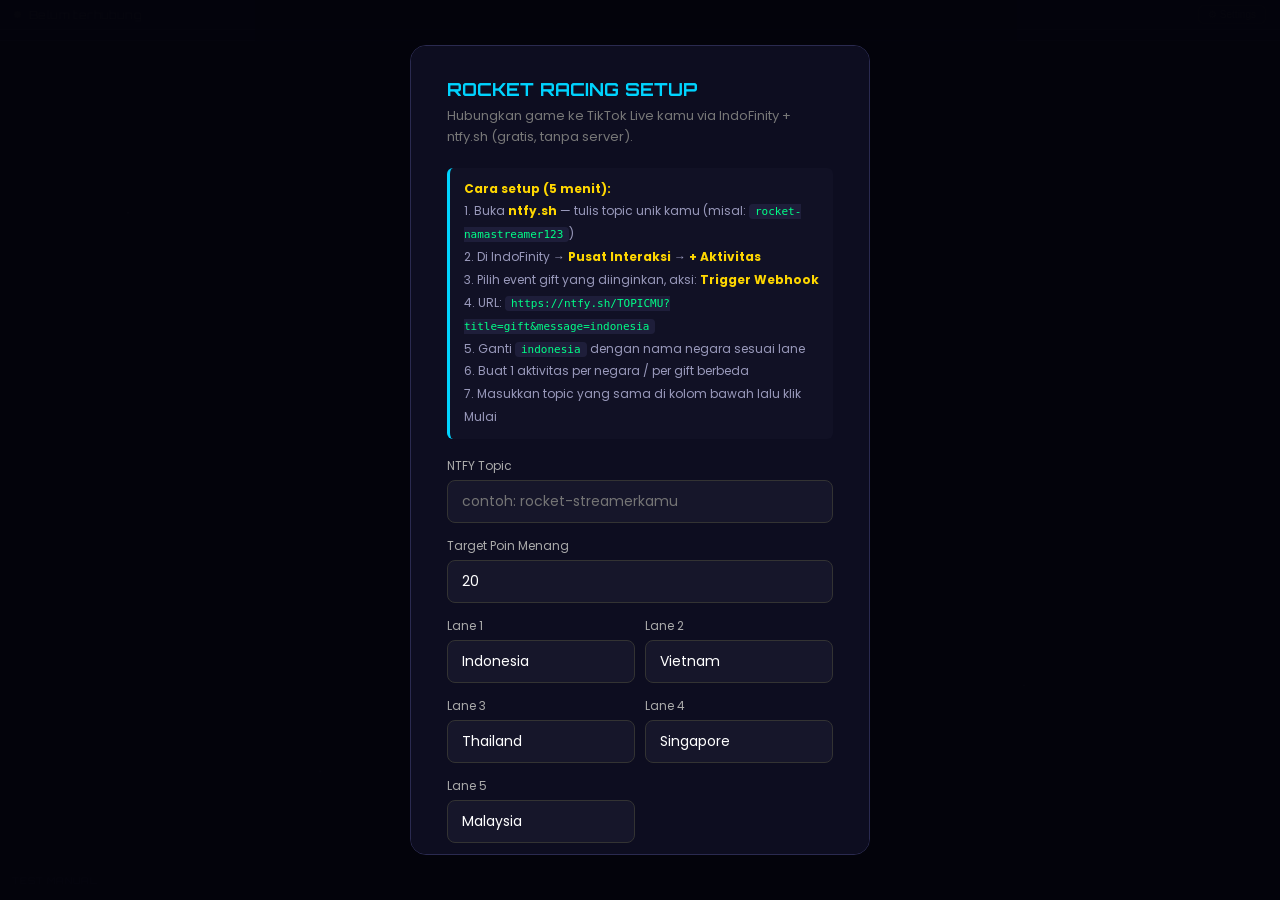
==== index.html @ 33ffef7d "bro" ====
<!DOCTYPE html>
<html lang="id">
<head>
<meta charset="UTF-8">
<meta name="viewport" content="width=device-width, initial-scale=1.0">
<title>Rocket Racing - IndoFinity Live</title>
<style>
  @import url('https://fonts.googleapis.com/css2?family=Orbitron:wght@400;700;900&family=Poppins:wght@400;600;700&display=swap');

  :root {
    --pink: #ff2d78;
    --blue: #00d4ff;
    --yellow: #ffd700;
    --green: #00ff88;
    --purple: #7b2fff;
    --bg: #04040c;
  }
  * { margin:0; padding:0; box-sizing:border-box; }
  body {
    font-family:'Poppins',sans-serif;
    background:var(--bg);
    color:white;
    height:100vh;
    display:flex;
    flex-direction:column;
    overflow:hidden;
  }

  /* ── SETUP PANEL helo ── */
  #setup-panel {
    position:fixed; inset:0;
    background:rgba(4,4,12,0.97);
    z-index:1000;
    display:flex;
    align-items:center;
    justify-content:center;
    padding:16px;
  }
  .setup-box {
    background:#0d0d20;
    border:1px solid #2a2a50;
    border-radius:16px;
    padding:32px 36px;
    width:460px;
    max-width:100%;
    max-height:90vh;
    overflow-y:auto;
  }
  .setup-box h2 {
    font-family:'Orbitron',sans-serif;
    font-size:18px; color:var(--blue);
    margin-bottom:6px;
  }
  .setup-box p { font-size:13px; color:#777; margin-bottom:20px; line-height:1.6; }
  .setup-step {
    background:#111125;
    border-left:3px solid var(--blue);
    border-radius:6px;
    padding:10px 14px;
    font-size:12px; color:#99b;
    margin-bottom:18px; line-height:1.9;
  }
  .setup-step b { color:var(--yellow); }
  .setup-step code {
    background:#1e1e3a; padding:1px 6px;
    border-radius:4px; color:var(--green); font-size:11px;
  }
  .setup-box label { display:block; font-size:12px; color:#aaa; margin-bottom:5px; }
  .setup-box input, .setup-box select {
    width:100%; background:#16162a; border:1px solid #333;
    border-radius:8px; color:white; padding:10px 14px;
    font-size:14px; font-family:'Poppins',sans-serif;
    margin-bottom:14px; outline:none; transition:border-color 0.2s;
  }
  .setup-box input:focus { border-color:var(--blue); }
  .row { display:flex; gap:10px; }
  .row > div { flex:1; }
  .btn-start {
    width:100%; padding:13px;
    background:linear-gradient(135deg, var(--pink), var(--purple));
    border:none; border-radius:10px; color:white;
    font-family:'Orbitron',sans-serif; font-size:14px; font-weight:700;
    cursor:pointer; letter-spacing:1px; margin-top:4px;
    transition:opacity 0.2s, transform 0.1s;
  }
  .btn-start:hover { opacity:0.9; }
  .btn-start:active { transform:scale(0.98); }

  /* ── STATUS BAR ── */
  #status-bar {
    display:flex; align-items:center; gap:8px;
    padding:5px 14px; background:#07071a;
    border-bottom:1px solid #1a1a30;
    font-size:11px; font-family:'Orbitron',sans-serif;
    letter-spacing:0.4px; flex-shrink:0;
  }
  .dot { width:7px; height:7px; border-radius:50%; background:#333; flex-shrink:0; transition:background 0.3s; }
  .dot.on { background:var(--green); box-shadow:0 0 7px var(--green); }
  .dot.err { background:#ff4444; }
  #stxt { color:#555; flex:1; }
  #lgift { color:var(--yellow); font-size:10px; }
  .sbtn { background:none; border:1px solid #222; color:#444; border-radius:6px; padding:3px 9px; font-size:10px; cursor:pointer; transition:all 0.2s; }
  .sbtn:hover { border-color:#444; color:#aaa; }

  /* ── WINNER BAR ── */
  #winner-bar {
    display:none; justify-content:center; align-items:center; gap:14px;
    padding:9px 16px; flex-shrink:0;
    background:linear-gradient(90deg,var(--purple),var(--pink),var(--yellow),var(--pink),var(--purple));
    background-size:300% 100%;
    animation:gs 2s linear infinite;
  }
  #winner-bar.show { display:flex; }
  @keyframes gs { 0%{background-position:0 0} 100%{background-position:300% 0} }
  .wname { font-family:'Orbitron',sans-serif; font-weight:900; color:#000; font-size:16px; }
  .wsub { font-size:11px; color:rgba(0,0,0,0.6); font-weight:600; }

  /* ── SCOREBOARD ── */
  #scoreboard {
    display:flex; justify-content:center; gap:5px;
    padding:5px 10px; background:#07071a;
    border-bottom:1px solid #1a1a30; flex-wrap:wrap; flex-shrink:0;
  }
  .si {
    display:flex; align-items:center; gap:5px;
    background:rgba(255,255,255,0.04);
    border:1px solid rgba(255,255,255,0.07);
    padding:3px 11px; border-radius:20px;
    font-size:12px; font-weight:600;
    font-family:'Orbitron',sans-serif;
    transition:all 0.3s;
  }
  .si.lead {
    background:rgba(255,215,0,0.1);
    border-color:rgba(255,215,0,0.3);
    color:var(--yellow);
  }

  /* ── TRACK ── */
  .track-container { flex:1; position:relative; overflow:hidden; }
  .star-bg {
    position:absolute; inset:0;
    background-image:
      radial-gradient(1px 1px at 10% 20%,rgba(255,255,255,0.5),transparent),
      radial-gradient(2px 2px at 40% 55%,white,transparent),
      radial-gradient(1px 1px at 65% 30%,rgba(255,255,255,0.6),transparent),
      radial-gradient(1px 1px at 80% 75%,rgba(255,255,255,0.4),transparent),
      radial-gradient(2px 2px at 25% 85%,rgba(255,255,255,0.3),transparent);
    animation:sm 10s linear infinite;
  }
  @keyframes sm { from{transform:translateX(0)} to{transform:translateX(-200px)} }

  .splines { position:absolute; inset:0; pointer-events:none; z-index:1; overflow:hidden; }
  .sl {
    position:absolute; height:1px;
    background:linear-gradient(90deg,transparent,rgba(0,212,255,0.15),transparent);
    animation:slm linear infinite;
  }
  @keyframes slm { from{transform:translateX(110vw)} to{transform:translateX(-300px)} }

  .track {
    position:relative; height:100%;
    padding:8px 12px;
    display:flex; flex-direction:column; justify-content:space-evenly;
    z-index:2;
  }
  .lane { display:flex; align-items:center; height:50px; }
  .lleft {
    display:flex; align-items:center; gap:5px;
    width:105px; flex-shrink:0;
  }
  .lflag { font-size:20px; line-height:1; }
  .lname {
    font-size:10px; font-family:'Orbitron',sans-serif; font-weight:700;
    color:#3a3a5a; letter-spacing:0.5px;
    white-space:nowrap; overflow:hidden; text-overflow:ellipsis; max-width:72px;
  }
  .ltrack {
    flex:1; height:2px; position:relative; margin:0 6px;
    background:repeating-linear-gradient(90deg,#161628 0px,#161628 16px,#202038 16px,#202038 18px);
  }
  .fline {
    position:absolute; right:34px; top:-20px; bottom:-20px; width:4px;
    background:repeating-linear-gradient(180deg,#fff 0px,#fff 5px,#000 5px,#000 10px);
    opacity:0.6;
  }
  .rocket {
    position:absolute; left:0; top:50%; transform:translateY(-50%);
    font-size:24px; z-index:5;
    transition:left 0.28s cubic-bezier(0.25,0.46,0.45,0.94);
    animation:rf 2s ease-in-out infinite;
    filter:drop-shadow(0 0 5px currentColor);
  }
  @keyframes rf { 0%,100%{transform:translateY(-50%) rotate(0deg)} 50%{transform:translateY(-56%) rotate(2deg)} }
  .rocket.burst { animation:rb 0.35s ease-out !important; }
  @keyframes rb { 0%{transform:translateY(-50%) scale(1)} 40%{transform:translateY(-60%) scale(1.3) translateX(8px)} 100%{transform:translateY(-50%) scale(1)} }
  .trail {
    position:absolute; left:-26px; top:50%; transform:translateY(-50%);
    width:26px; height:3px; border-radius:2px; opacity:0.5;
    background:linear-gradient(90deg,currentColor,transparent);
    animation:tf 0.25s ease-in-out infinite alternate;
  }
  @keyframes tf { from{opacity:0.3;width:15px} to{opacity:0.7;width:30px} }
  .rbadge {
    position:absolute; right:4px; top:50%; transform:translateY(-50%);
    width:20px; height:20px; border-radius:50%;
    display:flex; align-items:center; justify-content:center;
    font-size:10px; font-weight:900; font-family:'Orbitron',sans-serif;
    color:#000; opacity:0; transition:opacity 0.3s;
  }
  .rbadge.show { opacity:1; }

  /* ── GIFT NOTIFY ── */
  #gnotify {
    position:fixed; top:80px; right:14px;
    background:rgba(10,10,28,0.92);
    border:1px solid var(--pink); border-radius:10px;
    padding:9px 14px; font-family:'Orbitron',sans-serif;
    z-index:500; pointer-events:none;
    transform:translateX(220px); opacity:0;
    transition:all 0.28s cubic-bezier(0.25,0.46,0.45,0.94);
    max-width:200px;
  }
  #gnotify.show { transform:translateX(0); opacity:1; }
  .gnu { color:var(--yellow); font-size:10px; margin-bottom:2px; }
  .gng { color:var(--pink); font-size:13px; }

  /* ── CONFETTI ── */
  .cf {
    position:absolute; width:8px; height:8px; top:-10px;
    animation:cff linear forwards; pointer-events:none; z-index:999;
  }
  @keyframes cff { to{transform:translateY(100vh) rotate(720deg);opacity:0} }

  /* ── DEMO BTNS ── */
  #demo-panel {
    position:absolute; bottom:10px; left:12px;
    display:flex; flex-direction:column; gap:4px; z-index:100;
  }
  .dlabel { font-size:9px; color:#2a2a40; font-family:'Orbitron',sans-serif; letter-spacing:1px; }
  .dbtns { display:flex; gap:4px; flex-wrap:wrap; }
  .dbtn {
    background:rgba(255,255,255,0.03); border:1px solid #181830;
    color:#3a3a5a; border-radius:6px; padding:3px 7px;
    font-size:10px; cursor:pointer; transition:all 0.15s;
    font-family:'Orbitron',sans-serif;
  }
  .dbtn:hover { border-color:var(--pink); color:var(--pink); }
</style>
</head>
<body>

<!-- SETUP -->
<div id="setup-panel">
  <div class="setup-box">
    <h2>ROCKET RACING SETUP</h2>
    <p>Hubungkan game ke TikTok Live kamu via IndoFinity + ntfy.sh (gratis, tanpa server).</p>

    <div class="setup-step">
      <b>Cara setup (5 menit):</b><br>
      1. Buka <b>ntfy.sh</b> — tulis topic unik kamu (misal: <code>rocket-namastreamer123</code>)<br>
      2. Di IndoFinity &#8594; <b>Pusat Interaksi</b> &#8594; <b>+ Aktivitas</b><br>
      3. Pilih event gift yang diinginkan, aksi: <b>Trigger Webhook</b><br>
      4. URL: <code>https://ntfy.sh/TOPICMU?title=gift&amp;message=indonesia</code><br>
      5. Ganti <code>indonesia</code> dengan nama negara sesuai lane<br>
      6. Buat 1 aktivitas per negara / per gift berbeda<br>
      7. Masukkan topic yang sama di kolom bawah lalu klik Mulai
    </div>

    <label>NTFY Topic</label>
    <input type="text" id="ntfy-topic" placeholder="contoh: rocket-streamerkamu" />

    <label>Target Poin Menang</label>
    <input type="number" id="finish-input" value="20" min="5" max="200" />

    <div class="row">
      <div><label>Lane 1</label><input type="text" id="c0" value="Indonesia" /></div>
      <div><label>Lane 2</label><input type="text" id="c1" value="Vietnam" /></div>
    </div>
    <div class="row">
      <div><label>Lane 3</label><input type="text" id="c2" value="Thailand" /></div>
      <div><label>Lane 4</label><input type="text" id="c3" value="Singapore" /></div>
    </div>
    <div class="row">
      <div><label>Lane 5</label><input type="text" id="c4" value="Malaysia" /></div>
      <div></div>
    </div>

    <button class="btn-start" onclick="startGame()">MULAI GAME</button>
  </div>
</div>

<!-- STATUS BAR -->
<div id="status-bar">
  <div class="dot" id="dot"></div>
  <span id="stxt">Belum terhubung</span>
  <span id="lgift"></span>
  <button class="sbtn" onclick="showSetup()">&#9881; Settings</button>
</div>

<!-- WINNER BAR -->
<div id="winner-bar">
  <span style="font-size:22px">&#127942;</span>
  <div><div class="wname" id="wname">-</div><div class="wsub" id="wsub">-</div></div>
  <span style="font-size:22px">&#127942;</span>
</div>

<!-- SCOREBOARD -->
<div id="scoreboard"></div>

<!-- TRACK -->
<div class="track-container">
  <div class="star-bg"></div>
  <div class="splines" id="splines"></div>
  <div class="track" id="track"></div>
  <div id="demo-panel">
    <div class="dlabel">TEST MANUAL</div>
    <div class="dbtns" id="dbtns"></div>
  </div>
</div>

<!-- GIFT NOTIFY -->
<div id="gnotify"><div class="gnu" id="gnu">-</div><div class="gng" id="gng">-</div></div>

<script>
var FLAGS = {
  indonesia:'&#127470;&#127465;', vietnam:'&#127483;&#127475;', thailand:'&#127481;&#127469;',
  singapore:'&#127480;&#127468;', malaysia:'&#127474;&#127486;', philippines:'&#127477;&#127469;',
  myanmar:'&#127474;&#127474;', cambodia:'&#127472;&#127469;', laos:'&#127473;&#127462;', brunei:'&#127463;&#127475;'
};
var COLORS = ['#ff2d78','#ff8c00','#00d4ff','#7b2fff','#00ff88'];

var cfg = { topic:'', finish:20, countries:[] };
var pos = [], finished = false, es = null, ntimer = null;

function startGame() {
  var t = document.getElementById('ntfy-topic').value.trim();
  if (!t) { alert('Masukkan NTFY Topic!'); return; }
  cfg.topic = t;
  cfg.finish = parseInt(document.getElementById('finish-input').value) || 20;
  cfg.countries = [];
  for (var i=0; i<5; i++) {
    var n = (document.getElementById('c'+i).value || '').trim() || ('Negara'+(i+1));
    var k = n.toLowerCase();
    cfg.countries.push({ name:n, flag:FLAGS[k]||'&#127987;&#65039;', color:COLORS[i], score:0, wins:0 });
  }
  pos = new Array(cfg.countries.length).fill(0);
  finished = false;
  document.getElementById('setup-panel').style.display = 'none';
  renderAll();
  connectNtfy();
}

function showSetup() {
  if (es) { es.close(); es = null; }
  document.getElementById('setup-panel').style.display = 'flex';
}

function connectNtfy() {
  if (es) es.close();
  setStatus('','Menghubungkan...');
  es = new EventSource('https://ntfy.sh/' + cfg.topic + '/sse');
  es.onopen = function() { setStatus('on','Terhubung ke ntfy.sh'); };
  es.onmessage = function(e) {
    try {
      var d = JSON.parse(e.data);
      if (d.event === 'keepalive') return;
      var msg = ((d.message||d.title||'')).toLowerCase().trim();
      for (var i=0; i<cfg.countries.length; i++) {
        var cn = cfg.countries[i].name.toLowerCase();
        if (msg.indexOf(cn) !== -1 || cn.indexOf(msg) !== -1) {
          document.getElementById('lgift').textContent = '&#9889; '+(d.title||'Viewer')+' \u2192 '+cfg.countries[i].name;
          showNotify(d.title||'Viewer', cfg.countries[i].name, cfg.countries[i].flag);
          moveRocket(i);
          return;
        }
      }
    } catch(x) {}
  };
  es.onerror = function() {
    setStatus('err','Koneksi terputus, retry...');
    setTimeout(function(){ if(es) connectNtfy(); }, 4000);
  };
}

function renderAll() {
  renderScore(); renderTrack(); renderDemo(); makeSL();
}

function renderScore() {
  var sb = document.getElementById('scoreboard');
  var s = cfg.countries.slice().sort(function(a,b){return b.score-a.score;});
  var mx = s[0]?s[0].score:0;
  sb.innerHTML = s.map(function(c) {
    var lead = c.score>0&&c.score===mx?' lead':'';
    return '<div class="si'+lead+'">'+c.flag+' <span>'+c.score+'</span>'+(c.wins>0?'<span style="color:var(--yellow);font-size:9px">&#127942;'+c.wins+'</span>':'')+'</div>';
  }).join('');
}

function renderTrack() {
  var t = document.getElementById('track');
  t.innerHTML = cfg.countries.map(function(c,i) {
    return '<div class="lane">'+
      '<div class="lleft"><span class="lflag">'+c.flag+'</span><span class="lname">'+c.name.toUpperCase()+'</span></div>'+
      '<div class="ltrack">'+
        '<div class="fline"></div>'+
        '<div class="rocket" id="r'+i+'" style="color:'+c.color+'">&#128640;<div class="trail" style="color:'+c.color+'"></div></div>'+
        '<div class="rbadge" id="b'+i+'"></div>'+
      '</div>'+
    '</div>';
  }).join('');
}

function renderDemo() {
  var el = document.getElementById('dbtns');
  el.innerHTML = cfg.countries.map(function(c,i) {
    return '<button class="dbtn" onclick="moveRocket('+i+')">'+c.flag+'</button>';
  }).join('');
}

function makeSL() {
  var c = document.getElementById('splines'); c.innerHTML = '';
  for (var i=0;i<12;i++) {
    var l=document.createElement('div'); l.className='sl';
    l.style.top=Math.random()*100+'%';
    l.style.width=(40+Math.random()*120)+'px';
    l.style.animationDuration=(0.6+Math.random()*1.8)+'s';
    l.style.animationDelay='-'+(Math.random()*2)+'s';
    c.appendChild(l);
  }
}

function moveRocket(i) {
  if (finished) return;
  pos[i] = Math.min(pos[i]+1, cfg.finish);
  var pct = (pos[i]/cfg.finish)*84;
  var r = document.getElementById('r'+i);
  if (!r) return;
  r.style.left = pct+'%';
  r.classList.add('burst');
  setTimeout(function(){ r.classList.remove('burst'); }, 350);
  cfg.countries[i].score = pos[i];
  renderScore(); updateRanks();
  if (pos[i] >= cfg.finish) finishRace(i);
}

function updateRanks() {
  var s = pos.map(function(p,i){return{p:p,i:i};}).sort(function(a,b){return b.p-a.p;});
  s.forEach(function(item,rank) {
    var b = document.getElementById('b'+item.i);
    if (!b) return;
    if (rank<3&&item.p>0) {
      b.textContent = rank+1;
      b.style.background = rank===0?'gold':rank===1?'#c0c0c0':'#cd7f32';
      b.classList.add('show');
    } else { b.classList.remove('show'); }
  });
}

function finishRace(idx) {
  finished = true;
  var w = cfg.countries[idx]; w.wins++;
  document.getElementById('wname').innerHTML = w.flag+' '+w.name.toUpperCase()+' MENANG!';
  document.getElementById('wsub').textContent = 'Total '+w.wins+' kemenangan';
  document.getElementById('winner-bar').classList.add('show');
  renderScore();
  for (var i=0;i<60;i++) { (function(d){setTimeout(mkConfetti,d);})(i*45); }
  setTimeout(resetRace, 4500);
}

function mkConfetti() {
  var el=document.createElement('div'); el.className='cf';
  el.style.left=Math.random()*100+'vw';
  el.style.background=['#ff2d78','#00d4ff','#ffd700','#00ff88','#7b2fff','#ff8c00'][Math.floor(Math.random()*6)];
  el.style.animationDuration=(2+Math.random()*2)+'s';
  el.style.borderRadius=Math.random()>0.5?'50%':'2px';
  document.body.appendChild(el);
  setTimeout(function(){if(el.parentNode)el.parentNode.removeChild(el);},4500);
}

function resetRace() {
  finished=false; pos=new Array(cfg.countries.length).fill(0);
  cfg.countries.forEach(function(c){c.score=0;});
  document.getElementById('winner-bar').classList.remove('show');
  cfg.countries.forEach(function(c,i){
    var r=document.getElementById('r'+i); if(r)r.style.left='0%';
    var b=document.getElementById('b'+i); if(b)b.classList.remove('show');
  });
  renderScore();
}

function setStatus(state, msg) {
  var d=document.getElementById('dot'),t=document.getElementById('stxt');
  d.className='dot'+(state==='on'?' on':state==='err'?' err':'');
  t.textContent=msg;
  t.style.color=state==='on'?'#00ff88':state==='err'?'#ff4444':'#555';
}

function showNotify(user,country,flag) {
  var el=document.getElementById('gnotify');
  document.getElementById('gnu').textContent='Dari: '+user;
  document.getElementById('gng').innerHTML=flag+' +1 untuk '+country;
  el.classList.add('show');
  clearTimeout(ntimer);
  ntimer=setTimeout(function(){el.classList.remove('show');},2500);
}
</script>
</body>
</html>
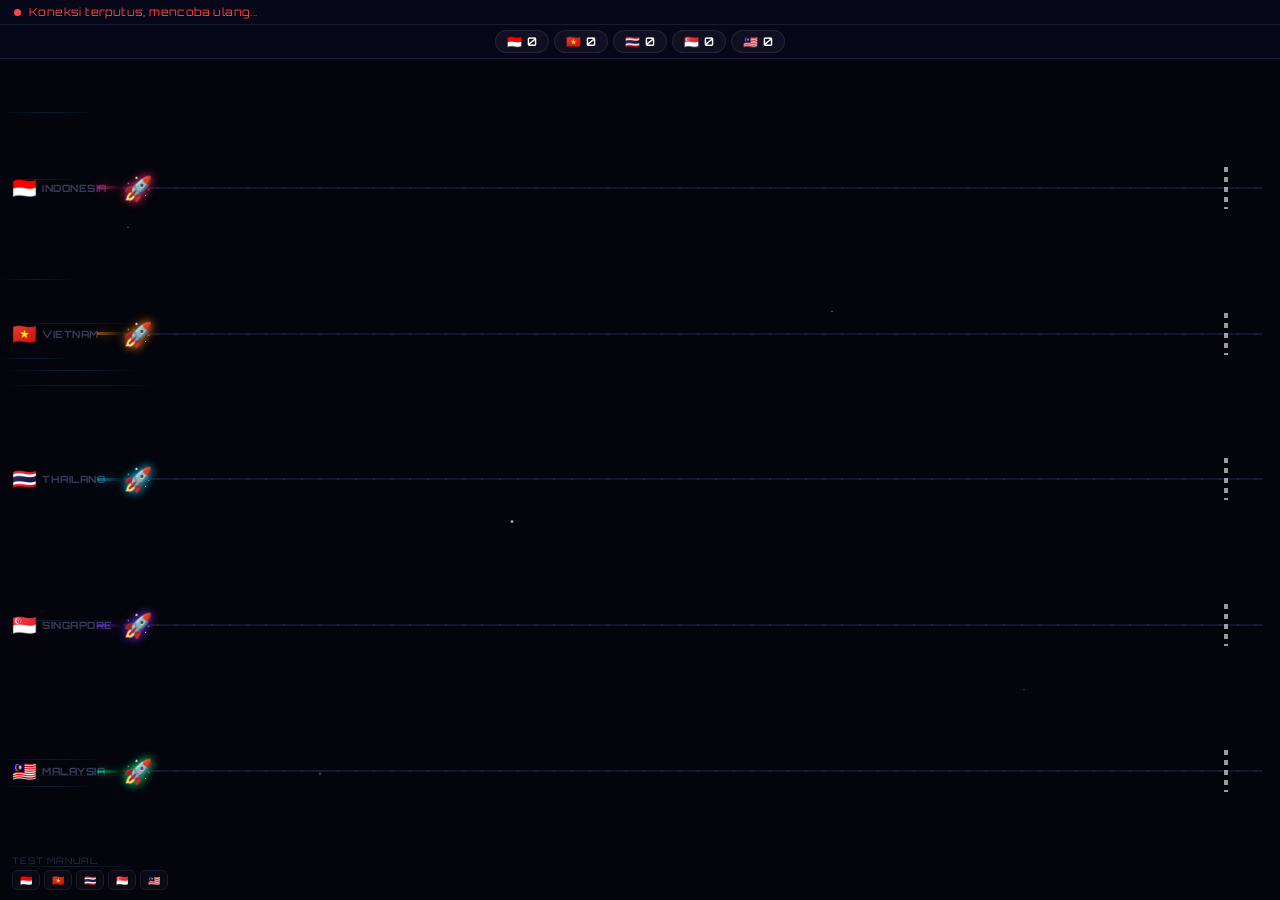
==== commit 6c77b7cd: "test sekian" ====
--- a/index.html
+++ b/index.html
@@ -3,7 +3,7 @@
 <head>
 <meta charset="UTF-8">
 <meta name="viewport" content="width=device-width, initial-scale=1.0">
-<title>Rocket Racing - IndoFinity Live</title>
+<title>Rocket Racing - Live</title>
 <style>
   @import url('https://fonts.googleapis.com/css2?family=Orbitron:wght@400;700;900&family=Poppins:wght@400;600;700&display=swap');
 
@@ -26,66 +26,6 @@
     overflow:hidden;
   }
 
-  /* ── SETUP PANEL helo ── */
-  #setup-panel {
-    position:fixed; inset:0;
-    background:rgba(4,4,12,0.97);
-    z-index:1000;
-    display:flex;
-    align-items:center;
-    justify-content:center;
-    padding:16px;
-  }
-  .setup-box {
-    background:#0d0d20;
-    border:1px solid #2a2a50;
-    border-radius:16px;
-    padding:32px 36px;
-    width:460px;
-    max-width:100%;
-    max-height:90vh;
-    overflow-y:auto;
-  }
-  .setup-box h2 {
-    font-family:'Orbitron',sans-serif;
-    font-size:18px; color:var(--blue);
-    margin-bottom:6px;
-  }
-  .setup-box p { font-size:13px; color:#777; margin-bottom:20px; line-height:1.6; }
-  .setup-step {
-    background:#111125;
-    border-left:3px solid var(--blue);
-    border-radius:6px;
-    padding:10px 14px;
-    font-size:12px; color:#99b;
-    margin-bottom:18px; line-height:1.9;
-  }
-  .setup-step b { color:var(--yellow); }
-  .setup-step code {
-    background:#1e1e3a; padding:1px 6px;
-    border-radius:4px; color:var(--green); font-size:11px;
-  }
-  .setup-box label { display:block; font-size:12px; color:#aaa; margin-bottom:5px; }
-  .setup-box input, .setup-box select {
-    width:100%; background:#16162a; border:1px solid #333;
-    border-radius:8px; color:white; padding:10px 14px;
-    font-size:14px; font-family:'Poppins',sans-serif;
-    margin-bottom:14px; outline:none; transition:border-color 0.2s;
-  }
-  .setup-box input:focus { border-color:var(--blue); }
-  .row { display:flex; gap:10px; }
-  .row > div { flex:1; }
-  .btn-start {
-    width:100%; padding:13px;
-    background:linear-gradient(135deg, var(--pink), var(--purple));
-    border:none; border-radius:10px; color:white;
-    font-family:'Orbitron',sans-serif; font-size:14px; font-weight:700;
-    cursor:pointer; letter-spacing:1px; margin-top:4px;
-    transition:opacity 0.2s, transform 0.1s;
-  }
-  .btn-start:hover { opacity:0.9; }
-  .btn-start:active { transform:scale(0.98); }
-
   /* ── STATUS BAR ── */
   #status-bar {
     display:flex; align-items:center; gap:8px;
@@ -99,8 +39,6 @@
   .dot.err { background:#ff4444; }
   #stxt { color:#555; flex:1; }
   #lgift { color:var(--yellow); font-size:10px; }
-  .sbtn { background:none; border:1px solid #222; color:#444; border-radius:6px; padding:3px 9px; font-size:10px; cursor:pointer; transition:all 0.2s; }
-  .sbtn:hover { border-color:#444; color:#aaa; }
 
   /* ── WINNER BAR ── */
   #winner-bar {
@@ -250,52 +188,11 @@
 </head>
 <body>
 
-<!-- SETUP -->
-<div id="setup-panel">
-  <div class="setup-box">
-    <h2>ROCKET RACING SETUP</h2>
-    <p>Hubungkan game ke TikTok Live kamu via IndoFinity + ntfy.sh (gratis, tanpa server).</p>
-
-    <div class="setup-step">
-      <b>Cara setup (5 menit):</b><br>
-      1. Buka <b>ntfy.sh</b> — tulis topic unik kamu (misal: <code>rocket-namastreamer123</code>)<br>
-      2. Di IndoFinity &#8594; <b>Pusat Interaksi</b> &#8594; <b>+ Aktivitas</b><br>
-      3. Pilih event gift yang diinginkan, aksi: <b>Trigger Webhook</b><br>
-      4. URL: <code>https://ntfy.sh/TOPICMU?title=gift&amp;message=indonesia</code><br>
-      5. Ganti <code>indonesia</code> dengan nama negara sesuai lane<br>
-      6. Buat 1 aktivitas per negara / per gift berbeda<br>
-      7. Masukkan topic yang sama di kolom bawah lalu klik Mulai
-    </div>
-
-    <label>NTFY Topic</label>
-    <input type="text" id="ntfy-topic" placeholder="contoh: rocket-streamerkamu" />
-
-    <label>Target Poin Menang</label>
-    <input type="number" id="finish-input" value="20" min="5" max="200" />
-
-    <div class="row">
-      <div><label>Lane 1</label><input type="text" id="c0" value="Indonesia" /></div>
-      <div><label>Lane 2</label><input type="text" id="c1" value="Vietnam" /></div>
-    </div>
-    <div class="row">
-      <div><label>Lane 3</label><input type="text" id="c2" value="Thailand" /></div>
-      <div><label>Lane 4</label><input type="text" id="c3" value="Singapore" /></div>
-    </div>
-    <div class="row">
-      <div><label>Lane 5</label><input type="text" id="c4" value="Malaysia" /></div>
-      <div></div>
-    </div>
-
-    <button class="btn-start" onclick="startGame()">MULAI GAME</button>
-  </div>
-</div>
-
 <!-- STATUS BAR -->
 <div id="status-bar">
   <div class="dot" id="dot"></div>
-  <span id="stxt">Belum terhubung</span>
+  <span id="stxt">Menghubungkan...</span>
   <span id="lgift"></span>
-  <button class="sbtn" onclick="showSetup()">&#9881; Settings</button>
 </div>
 
 <!-- WINNER BAR -->
@@ -323,54 +220,66 @@
 <div id="gnotify"><div class="gnu" id="gnu">-</div><div class="gng" id="gng">-</div></div>
 
 <script>
+// ══════════════════════════════════════════════════
+//   ✏️  EDIT KONFIGURASI DI SINI
+// ══════════════════════════════════════════════════
+var CONFIG = {
+  topic:     'dwefhwhuy',   // ← ganti dengan NTFY topic kamu
+  finish:    20,             // ← target poin menang
+  countries: [
+    'Indonesia',
+    'Vietnam',
+    'Thailand',
+    'Singapore',
+    'Malaysia'
+  ]
+};
+// ══════════════════════════════════════════════════
+
 var FLAGS = {
-  indonesia:'&#127470;&#127465;', vietnam:'&#127483;&#127475;', thailand:'&#127481;&#127469;',
-  singapore:'&#127480;&#127468;', malaysia:'&#127474;&#127486;', philippines:'&#127477;&#127469;',
-  myanmar:'&#127474;&#127474;', cambodia:'&#127472;&#127469;', laos:'&#127473;&#127462;', brunei:'&#127463;&#127475;'
+  indonesia:'🇮🇩', vietnam:'🇻🇳', thailand:'🇹🇭',
+  singapore:'🇸🇬', malaysia:'🇲🇾', philippines:'🇵🇭',
+  myanmar:'🇲🇲', cambodia:'🇰🇭', laos:'🇱🇦', brunei:'🇧🇳'
 };
 var COLORS = ['#ff2d78','#ff8c00','#00d4ff','#7b2fff','#00ff88'];
 
-var cfg = { topic:'', finish:20, countries:[] };
+var cfg = { topic: CONFIG.topic, finish: CONFIG.finish, countries: [] };
 var pos = [], finished = false, es = null, ntimer = null;
 
-function startGame() {
-  var t = document.getElementById('ntfy-topic').value.trim();
-  if (!t) { alert('Masukkan NTFY Topic!'); return; }
-  cfg.topic = t;
-  cfg.finish = parseInt(document.getElementById('finish-input').value) || 20;
-  cfg.countries = [];
-  for (var i=0; i<5; i++) {
-    var n = (document.getElementById('c'+i).value || '').trim() || ('Negara'+(i+1));
-    var k = n.toLowerCase();
-    cfg.countries.push({ name:n, flag:FLAGS[k]||'&#127987;&#65039;', color:COLORS[i], score:0, wins:0 });
-  }
-  pos = new Array(cfg.countries.length).fill(0);
-  finished = false;
-  document.getElementById('setup-panel').style.display = 'none';
+// Build countries array from config
+CONFIG.countries.forEach(function(name, i) {
+  var k = name.toLowerCase();
+  cfg.countries.push({
+    name: name,
+    flag: FLAGS[k] || '🏳️',
+    color: COLORS[i % COLORS.length],
+    score: 0,
+    wins: 0
+  });
+});
+pos = new Array(cfg.countries.length).fill(0);
+
+// Auto-start on load
+window.addEventListener('load', function() {
   renderAll();
   connectNtfy();
-}
-
-function showSetup() {
-  if (es) { es.close(); es = null; }
-  document.getElementById('setup-panel').style.display = 'flex';
-}
+});
 
 function connectNtfy() {
   if (es) es.close();
-  setStatus('','Menghubungkan...');
+  setStatus('', 'Menghubungkan ke ntfy.sh...');
   es = new EventSource('https://ntfy.sh/' + cfg.topic + '/sse');
-  es.onopen = function() { setStatus('on','Terhubung ke ntfy.sh'); };
+  es.onopen = function() { setStatus('on', 'Terhubung — ' + cfg.topic); };
   es.onmessage = function(e) {
     try {
       var d = JSON.parse(e.data);
       if (d.event === 'keepalive') return;
-      var msg = ((d.message||d.title||'')).toLowerCase().trim();
-      for (var i=0; i<cfg.countries.length; i++) {
+      var msg = ((d.message || d.title || '')).toLowerCase().trim();
+      for (var i = 0; i < cfg.countries.length; i++) {
         var cn = cfg.countries[i].name.toLowerCase();
         if (msg.indexOf(cn) !== -1 || cn.indexOf(msg) !== -1) {
-          document.getElementById('lgift').textContent = '&#9889; '+(d.title||'Viewer')+' \u2192 '+cfg.countries[i].name;
-          showNotify(d.title||'Viewer', cfg.countries[i].name, cfg.countries[i].flag);
+          document.getElementById('lgift').textContent = '⚡ ' + (d.title || 'Viewer') + ' → ' + cfg.countries[i].name;
+          showNotify(d.title || 'Viewer', cfg.countries[i].name, cfg.countries[i].flag);
           moveRocket(i);
           return;
         }
@@ -378,8 +287,8 @@
     } catch(x) {}
   };
   es.onerror = function() {
-    setStatus('err','Koneksi terputus, retry...');
-    setTimeout(function(){ if(es) connectNtfy(); }, 4000);
+    setStatus('err', 'Koneksi terputus, mencoba ulang...');
+    setTimeout(function() { if (es) connectNtfy(); }, 4000);
   };
 }
 
@@ -390,23 +299,24 @@
 function renderScore() {
   var sb = document.getElementById('scoreboard');
   var s = cfg.countries.slice().sort(function(a,b){return b.score-a.score;});
-  var mx = s[0]?s[0].score:0;
+  var mx = s[0] ? s[0].score : 0;
   sb.innerHTML = s.map(function(c) {
-    var lead = c.score>0&&c.score===mx?' lead':'';
-    return '<div class="si'+lead+'">'+c.flag+' <span>'+c.score+'</span>'+(c.wins>0?'<span style="color:var(--yellow);font-size:9px">&#127942;'+c.wins+'</span>':'')+'</div>';
+    var lead = c.score > 0 && c.score === mx ? ' lead' : '';
+    return '<div class="si' + lead + '">' + c.flag + ' <span>' + c.score + '</span>' +
+      (c.wins > 0 ? '<span style="color:var(--yellow);font-size:9px">🏆' + c.wins + '</span>' : '') + '</div>';
   }).join('');
 }
 
 function renderTrack() {
   var t = document.getElementById('track');
   t.innerHTML = cfg.countries.map(function(c,i) {
-    return '<div class="lane">'+
-      '<div class="lleft"><span class="lflag">'+c.flag+'</span><span class="lname">'+c.name.toUpperCase()+'</span></div>'+
-      '<div class="ltrack">'+
-        '<div class="fline"></div>'+
-        '<div class="rocket" id="r'+i+'" style="color:'+c.color+'">&#128640;<div class="trail" style="color:'+c.color+'"></div></div>'+
-        '<div class="rbadge" id="b'+i+'"></div>'+
-      '</div>'+
+    return '<div class="lane">' +
+      '<div class="lleft"><span class="lflag">' + c.flag + '</span><span class="lname">' + c.name.toUpperCase() + '</span></div>' +
+      '<div class="ltrack">' +
+        '<div class="fline"></div>' +
+        '<div class="rocket" id="r'+i+'" style="color:'+c.color+'">🚀<div class="trail" style="color:'+c.color+'"></div></div>' +
+        '<div class="rbadge" id="b'+i+'"></div>' +
+      '</div>' +
     '</div>';
   }).join('');
 }
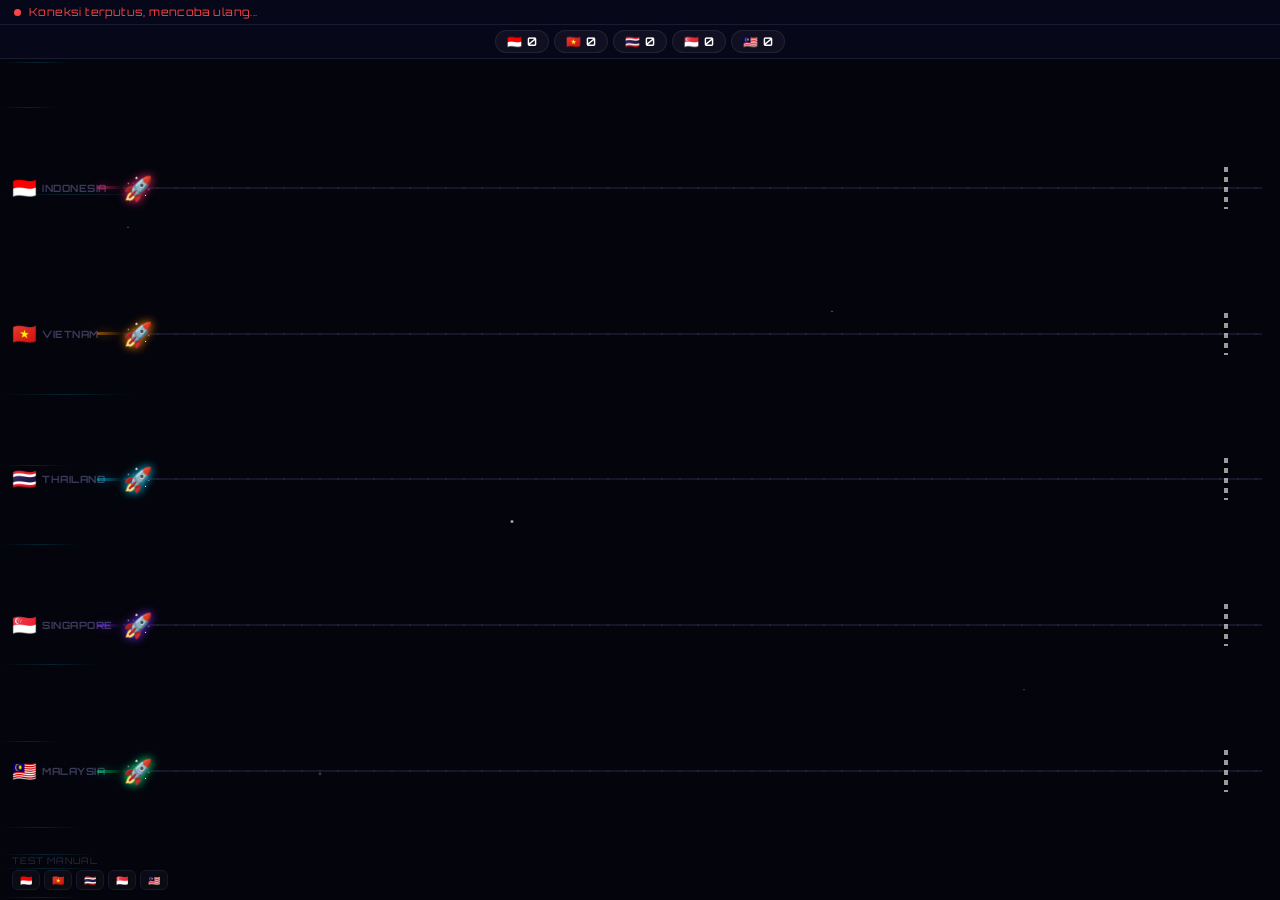
==== commit 854293f9: "helo" ====
--- a/index.html
+++ b/index.html
@@ -224,7 +224,7 @@
 //   ✏️  EDIT KONFIGURASI DI SINI
 // ══════════════════════════════════════════════════
 var CONFIG = {
-  topic:     'dwefhwhuy',   // ← ganti dengan NTFY topic kamu
+  topic:     'rocket-fikridikaa2025',   // ← ganti dengan NTFY topic kamu
   finish:    20,             // ← target poin menang
   countries: [
     'Indonesia',
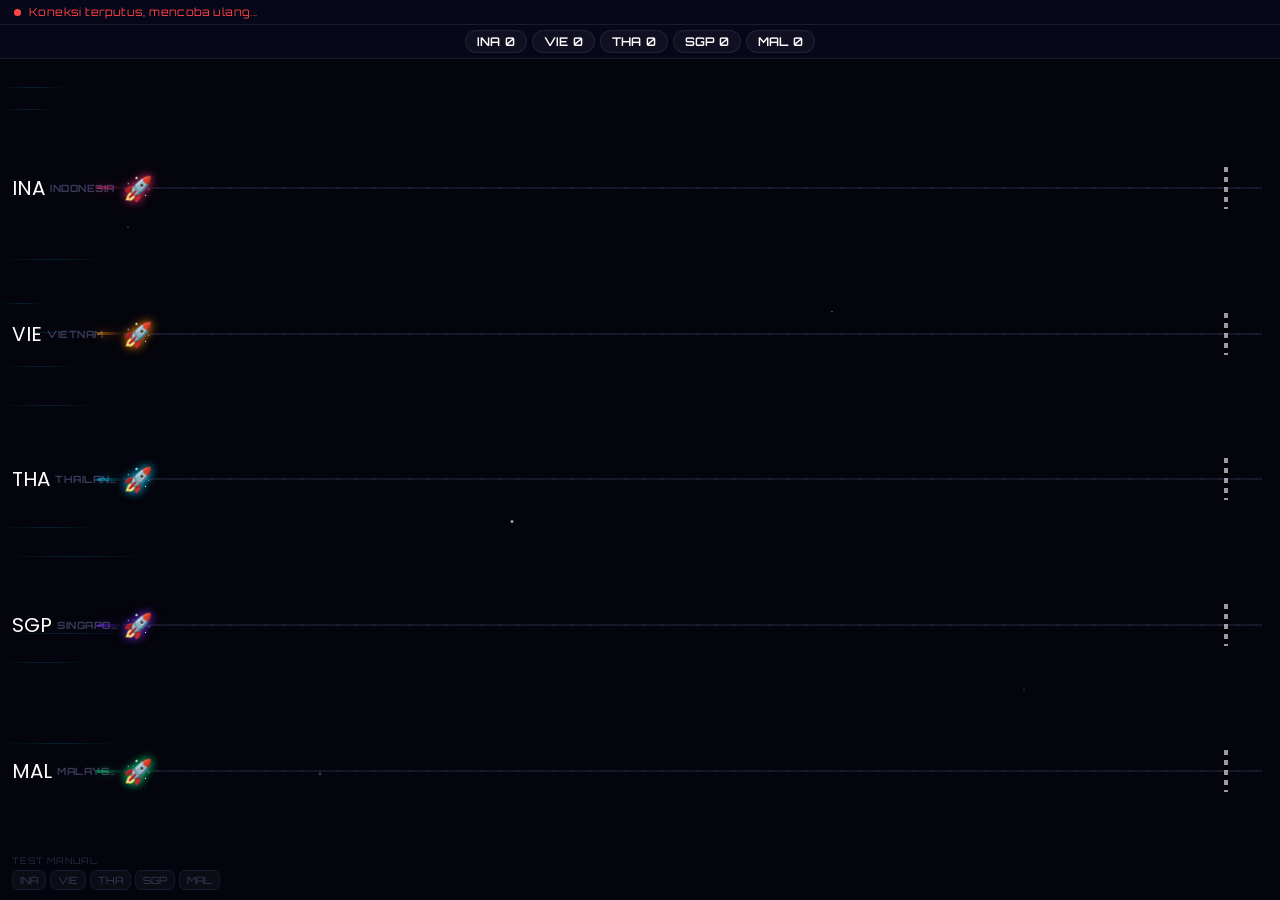
==== commit a9e10b49: "bruh" ====
--- a/index.html
+++ b/index.html
@@ -237,9 +237,9 @@
 // ══════════════════════════════════════════════════
 
 var FLAGS = {
-  indonesia:'🇮🇩', vietnam:'🇻🇳', thailand:'🇹🇭',
-  singapore:'🇸🇬', malaysia:'🇲🇾', philippines:'🇵🇭',
-  myanmar:'🇲🇲', cambodia:'🇰🇭', laos:'🇱🇦', brunei:'🇧🇳'
+  indonesia:'INA', vietnam:'VIE', thailand:'THA',
+  singapore:'SGP', malaysia:'MAL', philippines:'PHA',
+  myanmar:'🇲🇲', cambodia:'🇰🇭', laos:'🇱🇦', brunei:'BRN'
 };
 var COLORS = ['#ff2d78','#ff8c00','#00d4ff','#7b2fff','#00ff88'];
 
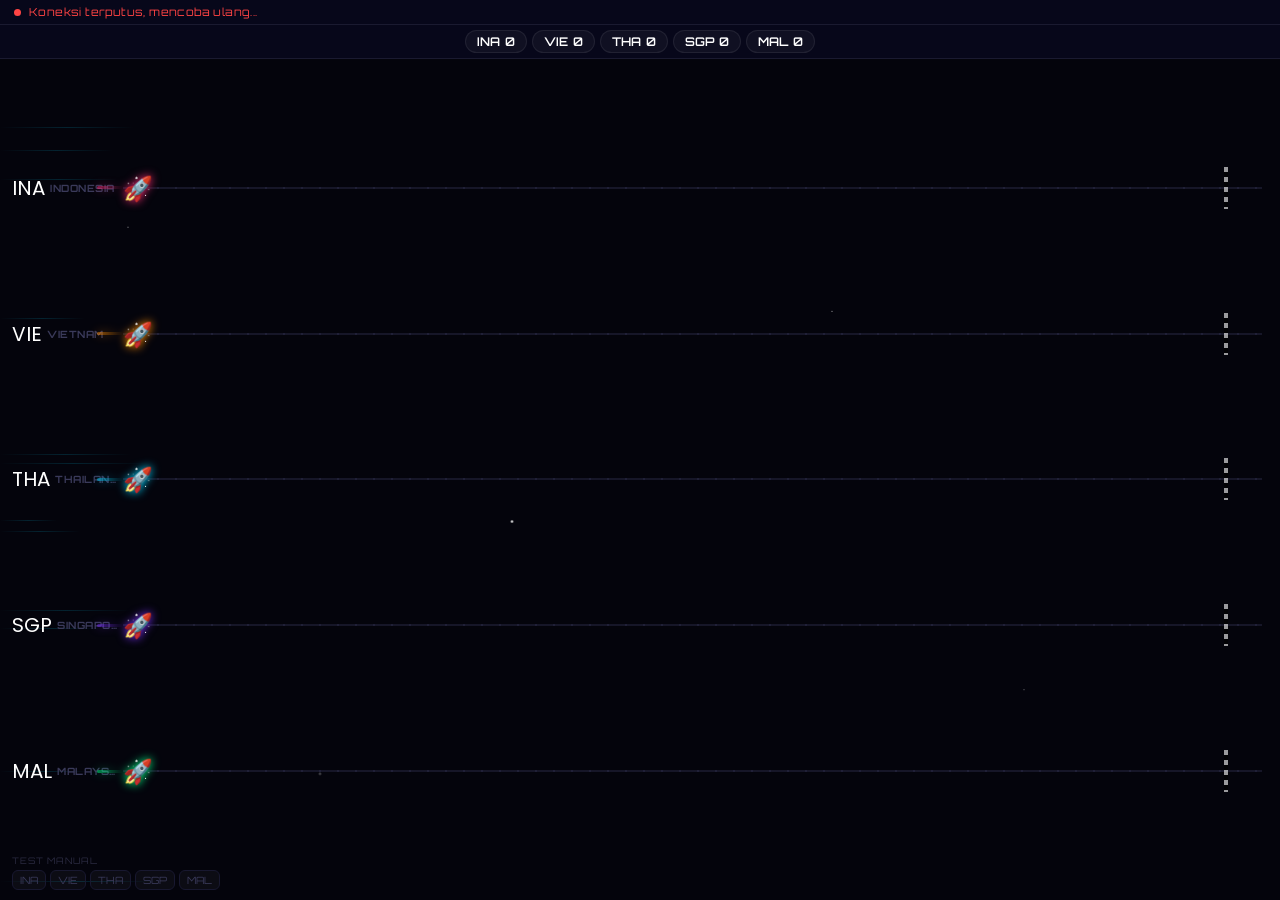
==== commit 4658236f: "helo" ====
--- a/index.html
+++ b/index.html
@@ -1,419 +1,50 @@
 <!DOCTYPE html>
 <html lang="id">
 <head>
-<meta charset="UTF-8">
-<meta name="viewport" content="width=device-width, initial-scale=1.0">
-<title>Rocket Racing - Live</title>
-<style>
-  @import url('https://fonts.googleapis.com/css2?family=Orbitron:wght@400;700;900&family=Poppins:wght@400;600;700&display=swap');
-
-  :root {
-    --pink: #ff2d78;
-    --blue: #00d4ff;
-    --yellow: #ffd700;
-    --green: #00ff88;
-    --purple: #7b2fff;
-    --bg: #04040c;
-  }
-  * { margin:0; padding:0; box-sizing:border-box; }
-  body {
-    font-family:'Poppins',sans-serif;
-    background:var(--bg);
-    color:white;
-    height:100vh;
-    display:flex;
-    flex-direction:column;
-    overflow:hidden;
-  }
-
-  /* ── STATUS BAR ── */
-  #status-bar {
-    display:flex; align-items:center; gap:8px;
-    padding:5px 14px; background:#07071a;
-    border-bottom:1px solid #1a1a30;
-    font-size:11px; font-family:'Orbitron',sans-serif;
-    letter-spacing:0.4px; flex-shrink:0;
-  }
-  .dot { width:7px; height:7px; border-radius:50%; background:#333; flex-shrink:0; transition:background 0.3s; }
-  .dot.on { background:var(--green); box-shadow:0 0 7px var(--green); }
-  .dot.err { background:#ff4444; }
-  #stxt { color:#555; flex:1; }
-  #lgift { color:var(--yellow); font-size:10px; }
-
-  /* ── WINNER BAR ── */
-  #winner-bar {
-    display:none; justify-content:center; align-items:center; gap:14px;
-    padding:9px 16px; flex-shrink:0;
-    background:linear-gradient(90deg,var(--purple),var(--pink),var(--yellow),var(--pink),var(--purple));
-    background-size:300% 100%;
-    animation:gs 2s linear infinite;
-  }
-  #winner-bar.show { display:flex; }
-  @keyframes gs { 0%{background-position:0 0} 100%{background-position:300% 0} }
-  .wname { font-family:'Orbitron',sans-serif; font-weight:900; color:#000; font-size:16px; }
-  .wsub { font-size:11px; color:rgba(0,0,0,0.6); font-weight:600; }
-
-  /* ── SCOREBOARD ── */
-  #scoreboard {
-    display:flex; justify-content:center; gap:5px;
-    padding:5px 10px; background:#07071a;
-    border-bottom:1px solid #1a1a30; flex-wrap:wrap; flex-shrink:0;
-  }
-  .si {
-    display:flex; align-items:center; gap:5px;
-    background:rgba(255,255,255,0.04);
-    border:1px solid rgba(255,255,255,0.07);
-    padding:3px 11px; border-radius:20px;
-    font-size:12px; font-weight:600;
-    font-family:'Orbitron',sans-serif;
-    transition:all 0.3s;
-  }
-  .si.lead {
-    background:rgba(255,215,0,0.1);
-    border-color:rgba(255,215,0,0.3);
-    color:var(--yellow);
-  }
-
-  /* ── TRACK ── */
-  .track-container { flex:1; position:relative; overflow:hidden; }
-  .star-bg {
-    position:absolute; inset:0;
-    background-image:
-      radial-gradient(1px 1px at 10% 20%,rgba(255,255,255,0.5),transparent),
-      radial-gradient(2px 2px at 40% 55%,white,transparent),
-      radial-gradient(1px 1px at 65% 30%,rgba(255,255,255,0.6),transparent),
-      radial-gradient(1px 1px at 80% 75%,rgba(255,255,255,0.4),transparent),
-      radial-gradient(2px 2px at 25% 85%,rgba(255,255,255,0.3),transparent);
-    animation:sm 10s linear infinite;
-  }
-  @keyframes sm { from{transform:translateX(0)} to{transform:translateX(-200px)} }
-
-  .splines { position:absolute; inset:0; pointer-events:none; z-index:1; overflow:hidden; }
-  .sl {
-    position:absolute; height:1px;
-    background:linear-gradient(90deg,transparent,rgba(0,212,255,0.15),transparent);
-    animation:slm linear infinite;
-  }
-  @keyframes slm { from{transform:translateX(110vw)} to{transform:translateX(-300px)} }
-
-  .track {
-    position:relative; height:100%;
-    padding:8px 12px;
-    display:flex; flex-direction:column; justify-content:space-evenly;
-    z-index:2;
-  }
-  .lane { display:flex; align-items:center; height:50px; }
-  .lleft {
-    display:flex; align-items:center; gap:5px;
-    width:105px; flex-shrink:0;
-  }
-  .lflag { font-size:20px; line-height:1; }
-  .lname {
-    font-size:10px; font-family:'Orbitron',sans-serif; font-weight:700;
-    color:#3a3a5a; letter-spacing:0.5px;
-    white-space:nowrap; overflow:hidden; text-overflow:ellipsis; max-width:72px;
-  }
-  .ltrack {
-    flex:1; height:2px; position:relative; margin:0 6px;
-    background:repeating-linear-gradient(90deg,#161628 0px,#161628 16px,#202038 16px,#202038 18px);
-  }
-  .fline {
-    position:absolute; right:34px; top:-20px; bottom:-20px; width:4px;
-    background:repeating-linear-gradient(180deg,#fff 0px,#fff 5px,#000 5px,#000 10px);
-    opacity:0.6;
-  }
-  .rocket {
-    position:absolute; left:0; top:50%; transform:translateY(-50%);
-    font-size:24px; z-index:5;
-    transition:left 0.28s cubic-bezier(0.25,0.46,0.45,0.94);
-    animation:rf 2s ease-in-out infinite;
-    filter:drop-shadow(0 0 5px currentColor);
-  }
-  @keyframes rf { 0%,100%{transform:translateY(-50%) rotate(0deg)} 50%{transform:translateY(-56%) rotate(2deg)} }
-  .rocket.burst { animation:rb 0.35s ease-out !important; }
-  @keyframes rb { 0%{transform:translateY(-50%) scale(1)} 40%{transform:translateY(-60%) scale(1.3) translateX(8px)} 100%{transform:translateY(-50%) scale(1)} }
-  .trail {
-    position:absolute; left:-26px; top:50%; transform:translateY(-50%);
-    width:26px; height:3px; border-radius:2px; opacity:0.5;
-    background:linear-gradient(90deg,currentColor,transparent);
-    animation:tf 0.25s ease-in-out infinite alternate;
-  }
-  @keyframes tf { from{opacity:0.3;width:15px} to{opacity:0.7;width:30px} }
-  .rbadge {
-    position:absolute; right:4px; top:50%; transform:translateY(-50%);
-    width:20px; height:20px; border-radius:50%;
-    display:flex; align-items:center; justify-content:center;
-    font-size:10px; font-weight:900; font-family:'Orbitron',sans-serif;
-    color:#000; opacity:0; transition:opacity 0.3s;
-  }
-  .rbadge.show { opacity:1; }
-
-  /* ── GIFT NOTIFY ── */
-  #gnotify {
-    position:fixed; top:80px; right:14px;
-    background:rgba(10,10,28,0.92);
-    border:1px solid var(--pink); border-radius:10px;
-    padding:9px 14px; font-family:'Orbitron',sans-serif;
-    z-index:500; pointer-events:none;
-    transform:translateX(220px); opacity:0;
-    transition:all 0.28s cubic-bezier(0.25,0.46,0.45,0.94);
-    max-width:200px;
-  }
-  #gnotify.show { transform:translateX(0); opacity:1; }
-  .gnu { color:var(--yellow); font-size:10px; margin-bottom:2px; }
-  .gng { color:var(--pink); font-size:13px; }
-
-  /* ── CONFETTI ── */
-  .cf {
-    position:absolute; width:8px; height:8px; top:-10px;
-    animation:cff linear forwards; pointer-events:none; z-index:999;
-  }
-  @keyframes cff { to{transform:translateY(100vh) rotate(720deg);opacity:0} }
-
-  /* ── DEMO BTNS ── */
-  #demo-panel {
-    position:absolute; bottom:10px; left:12px;
-    display:flex; flex-direction:column; gap:4px; z-index:100;
-  }
-  .dlabel { font-size:9px; color:#2a2a40; font-family:'Orbitron',sans-serif; letter-spacing:1px; }
-  .dbtns { display:flex; gap:4px; flex-wrap:wrap; }
-  .dbtn {
-    background:rgba(255,255,255,0.03); border:1px solid #181830;
-    color:#3a3a5a; border-radius:6px; padding:3px 7px;
-    font-size:10px; cursor:pointer; transition:all 0.15s;
-    font-family:'Orbitron',sans-serif;
-  }
-  .dbtn:hover { border-color:var(--pink); color:var(--pink); }
-</style>
+  <meta charset="UTF-8">
+  <meta name="viewport" content="width=device-width, initial-scale=1.0">
+  <title>Rocket Racing - Live</title>
+  <link rel="stylesheet" href="style.css">
 </head>
 <body>
 
-<!-- STATUS BAR -->
-<div id="status-bar">
-  <div class="dot" id="dot"></div>
-  <span id="stxt">Menghubungkan...</span>
-  <span id="lgift"></span>
-</div>
+  <!-- STATUS BAR -->
+  <div id="status-bar">
+    <div class="dot" id="dot"></div>
+    <span id="stxt">Menghubungkan...</span>
+    <span id="lgift"></span>
+  </div>
 
-<!-- WINNER BAR -->
-<div id="winner-bar">
-  <span style="font-size:22px">&#127942;</span>
-  <div><div class="wname" id="wname">-</div><div class="wsub" id="wsub">-</div></div>
-  <span style="font-size:22px">&#127942;</span>
-</div>
+  <!-- WINNER BAR -->
+  <div id="winner-bar">
+    <span style="font-size:22px">&#127942;</span>
+    <div>
+      <div class="wname" id="wname">-</div>
+      <div class="wsub" id="wsub">-</div>
+    </div>
+    <span style="font-size:22px">&#127942;</span>
+  </div>
 
-<!-- SCOREBOARD -->
-<div id="scoreboard"></div>
+  <!-- SCOREBOARD -->
+  <div id="scoreboard"></div>
 
-<!-- TRACK -->
-<div class="track-container">
-  <div class="star-bg"></div>
-  <div class="splines" id="splines"></div>
-  <div class="track" id="track"></div>
-  <div id="demo-panel">
-    <div class="dlabel">TEST MANUAL</div>
-    <div class="dbtns" id="dbtns"></div>
+  <!-- TRACK -->
+  <div class="track-container">
+    <div class="star-bg"></div>
+    <div class="splines" id="splines"></div>
+    <div class="track" id="track"></div>
+    <div id="demo-panel">
+      <div class="dlabel">TEST MANUAL</div>
+      <div class="dbtns" id="dbtns"></div>
+    </div>
   </div>
-</div>
 
-<!-- GIFT NOTIFY -->
-<div id="gnotify"><div class="gnu" id="gnu">-</div><div class="gng" id="gng">-</div></div>
+  <!-- GIFT NOTIFY -->
+  <div id="gnotify">
+    <div class="gnu" id="gnu">-</div>
+    <div class="gng" id="gng">-</div>
+  </div>
 
-<script>
-// ══════════════════════════════════════════════════
-//   ✏️  EDIT KONFIGURASI DI SINI
-// ══════════════════════════════════════════════════
-var CONFIG = {
-  topic:     'rocket-fikridikaa2025',   // ← ganti dengan NTFY topic kamu
-  finish:    20,             // ← target poin menang
-  countries: [
-    'Indonesia',
-    'Vietnam',
-    'Thailand',
-    'Singapore',
-    'Malaysia'
-  ]
-};
-// ══════════════════════════════════════════════════
-
-var FLAGS = {
-  indonesia:'INA', vietnam:'VIE', thailand:'THA',
-  singapore:'SGP', malaysia:'MAL', philippines:'PHA',
-  myanmar:'🇲🇲', cambodia:'🇰🇭', laos:'🇱🇦', brunei:'BRN'
-};
-var COLORS = ['#ff2d78','#ff8c00','#00d4ff','#7b2fff','#00ff88'];
-
-var cfg = { topic: CONFIG.topic, finish: CONFIG.finish, countries: [] };
-var pos = [], finished = false, es = null, ntimer = null;
-
-// Build countries array from config
-CONFIG.countries.forEach(function(name, i) {
-  var k = name.toLowerCase();
-  cfg.countries.push({
-    name: name,
-    flag: FLAGS[k] || '🏳️',
-    color: COLORS[i % COLORS.length],
-    score: 0,
-    wins: 0
-  });
-});
-pos = new Array(cfg.countries.length).fill(0);
-
-// Auto-start on load
-window.addEventListener('load', function() {
-  renderAll();
-  connectNtfy();
-});
-
-function connectNtfy() {
-  if (es) es.close();
-  setStatus('', 'Menghubungkan ke ntfy.sh...');
-  es = new EventSource('https://ntfy.sh/' + cfg.topic + '/sse');
-  es.onopen = function() { setStatus('on', 'Terhubung — ' + cfg.topic); };
-  es.onmessage = function(e) {
-    try {
-      var d = JSON.parse(e.data);
-      if (d.event === 'keepalive') return;
-      var msg = ((d.message || d.title || '')).toLowerCase().trim();
-      for (var i = 0; i < cfg.countries.length; i++) {
-        var cn = cfg.countries[i].name.toLowerCase();
-        if (msg.indexOf(cn) !== -1 || cn.indexOf(msg) !== -1) {
-          document.getElementById('lgift').textContent = '⚡ ' + (d.title || 'Viewer') + ' → ' + cfg.countries[i].name;
-          showNotify(d.title || 'Viewer', cfg.countries[i].name, cfg.countries[i].flag);
-          moveRocket(i);
-          return;
-        }
-      }
-    } catch(x) {}
-  };
-  es.onerror = function() {
-    setStatus('err', 'Koneksi terputus, mencoba ulang...');
-    setTimeout(function() { if (es) connectNtfy(); }, 4000);
-  };
-}
-
-function renderAll() {
-  renderScore(); renderTrack(); renderDemo(); makeSL();
-}
-
-function renderScore() {
-  var sb = document.getElementById('scoreboard');
-  var s = cfg.countries.slice().sort(function(a,b){return b.score-a.score;});
-  var mx = s[0] ? s[0].score : 0;
-  sb.innerHTML = s.map(function(c) {
-    var lead = c.score > 0 && c.score === mx ? ' lead' : '';
-    return '<div class="si' + lead + '">' + c.flag + ' <span>' + c.score + '</span>' +
-      (c.wins > 0 ? '<span style="color:var(--yellow);font-size:9px">🏆' + c.wins + '</span>' : '') + '</div>';
-  }).join('');
-}
-
-function renderTrack() {
-  var t = document.getElementById('track');
-  t.innerHTML = cfg.countries.map(function(c,i) {
-    return '<div class="lane">' +
-      '<div class="lleft"><span class="lflag">' + c.flag + '</span><span class="lname">' + c.name.toUpperCase() + '</span></div>' +
-      '<div class="ltrack">' +
-        '<div class="fline"></div>' +
-        '<div class="rocket" id="r'+i+'" style="color:'+c.color+'">🚀<div class="trail" style="color:'+c.color+'"></div></div>' +
-        '<div class="rbadge" id="b'+i+'"></div>' +
-      '</div>' +
-    '</div>';
-  }).join('');
-}
-
-function renderDemo() {
-  var el = document.getElementById('dbtns');
-  el.innerHTML = cfg.countries.map(function(c,i) {
-    return '<button class="dbtn" onclick="moveRocket('+i+')">'+c.flag+'</button>';
-  }).join('');
-}
-
-function makeSL() {
-  var c = document.getElementById('splines'); c.innerHTML = '';
-  for (var i=0;i<12;i++) {
-    var l=document.createElement('div'); l.className='sl';
-    l.style.top=Math.random()*100+'%';
-    l.style.width=(40+Math.random()*120)+'px';
-    l.style.animationDuration=(0.6+Math.random()*1.8)+'s';
-    l.style.animationDelay='-'+(Math.random()*2)+'s';
-    c.appendChild(l);
-  }
-}
-
-function moveRocket(i) {
-  if (finished) return;
-  pos[i] = Math.min(pos[i]+1, cfg.finish);
-  var pct = (pos[i]/cfg.finish)*84;
-  var r = document.getElementById('r'+i);
-  if (!r) return;
-  r.style.left = pct+'%';
-  r.classList.add('burst');
-  setTimeout(function(){ r.classList.remove('burst'); }, 350);
-  cfg.countries[i].score = pos[i];
-  renderScore(); updateRanks();
-  if (pos[i] >= cfg.finish) finishRace(i);
-}
-
-function updateRanks() {
-  var s = pos.map(function(p,i){return{p:p,i:i};}).sort(function(a,b){return b.p-a.p;});
-  s.forEach(function(item,rank) {
-    var b = document.getElementById('b'+item.i);
-    if (!b) return;
-    if (rank<3&&item.p>0) {
-      b.textContent = rank+1;
-      b.style.background = rank===0?'gold':rank===1?'#c0c0c0':'#cd7f32';
-      b.classList.add('show');
-    } else { b.classList.remove('show'); }
-  });
-}
-
-function finishRace(idx) {
-  finished = true;
-  var w = cfg.countries[idx]; w.wins++;
-  document.getElementById('wname').innerHTML = w.flag+' '+w.name.toUpperCase()+' MENANG!';
-  document.getElementById('wsub').textContent = 'Total '+w.wins+' kemenangan';
-  document.getElementById('winner-bar').classList.add('show');
-  renderScore();
-  for (var i=0;i<60;i++) { (function(d){setTimeout(mkConfetti,d);})(i*45); }
-  setTimeout(resetRace, 4500);
-}
-
-function mkConfetti() {
-  var el=document.createElement('div'); el.className='cf';
-  el.style.left=Math.random()*100+'vw';
-  el.style.background=['#ff2d78','#00d4ff','#ffd700','#00ff88','#7b2fff','#ff8c00'][Math.floor(Math.random()*6)];
-  el.style.animationDuration=(2+Math.random()*2)+'s';
-  el.style.borderRadius=Math.random()>0.5?'50%':'2px';
-  document.body.appendChild(el);
-  setTimeout(function(){if(el.parentNode)el.parentNode.removeChild(el);},4500);
-}
-
-function resetRace() {
-  finished=false; pos=new Array(cfg.countries.length).fill(0);
-  cfg.countries.forEach(function(c){c.score=0;});
-  document.getElementById('winner-bar').classList.remove('show');
-  cfg.countries.forEach(function(c,i){
-    var r=document.getElementById('r'+i); if(r)r.style.left='0%';
-    var b=document.getElementById('b'+i); if(b)b.classList.remove('show');
-  });
-  renderScore();
-}
-
-function setStatus(state, msg) {
-  var d=document.getElementById('dot'),t=document.getElementById('stxt');
-  d.className='dot'+(state==='on'?' on':state==='err'?' err':'');
-  t.textContent=msg;
-  t.style.color=state==='on'?'#00ff88':state==='err'?'#ff4444':'#555';
-}
-
-function showNotify(user,country,flag) {
-  var el=document.getElementById('gnotify');
-  document.getElementById('gnu').textContent='Dari: '+user;
-  document.getElementById('gng').innerHTML=flag+' +1 untuk '+country;
-  el.classList.add('show');
-  clearTimeout(ntimer);
-  ntimer=setTimeout(function(){el.classList.remove('show');},2500);
-}
-</script>
+  <script src="script.js"></script>
 </body>
 </html>
--- a/style.css
+++ b/style.css
@@ -0,0 +1,360 @@
+@import url('https://fonts.googleapis.com/css2?family=Orbitron:wght@400;700;900&family=Poppins:wght@400;600;700&display=swap');
+
+:root {
+  --pink: #ff2d78;
+  --blue: #00d4ff;
+  --yellow: #ffd700;
+  --green: #00ff88;
+  --purple: #7b2fff;
+  --bg: #04040c;
+}
+
+* { margin: 0; padding: 0; box-sizing: border-box; }
+
+body {
+  font-family: 'Poppins', sans-serif;
+  background: var(--bg);
+  color: white;
+  height: 100vh;
+  display: flex;
+  flex-direction: column;
+  overflow: hidden;
+}
+
+/* ── STATUS BAR ── */
+#status-bar {
+  display: flex;
+  align-items: center;
+  gap: 8px;
+  padding: 5px 14px;
+  background: #07071a;
+  border-bottom: 1px solid #1a1a30;
+  font-size: 11px;
+  font-family: 'Orbitron', sans-serif;
+  letter-spacing: 0.4px;
+  flex-shrink: 0;
+}
+
+.dot {
+  width: 7px;
+  height: 7px;
+  border-radius: 50%;
+  background: #333;
+  flex-shrink: 0;
+  transition: background 0.3s;
+}
+
+.dot.on  { background: var(--green); box-shadow: 0 0 7px var(--green); }
+.dot.err { background: #ff4444; }
+
+#stxt  { color: #555; flex: 1; }
+#lgift { color: var(--yellow); font-size: 10px; }
+
+/* ── WINNER BAR ── */
+#winner-bar {
+  display: none;
+  justify-content: center;
+  align-items: center;
+  gap: 14px;
+  padding: 9px 16px;
+  flex-shrink: 0;
+  background: linear-gradient(90deg, var(--purple), var(--pink), var(--yellow), var(--pink), var(--purple));
+  background-size: 300% 100%;
+  animation: gs 2s linear infinite;
+}
+
+#winner-bar.show { display: flex; }
+
+@keyframes gs {
+  0%   { background-position: 0 0; }
+  100% { background-position: 300% 0; }
+}
+
+.wname {
+  font-family: 'Orbitron', sans-serif;
+  font-weight: 900;
+  color: #000;
+  font-size: 16px;
+}
+
+.wsub {
+  font-size: 11px;
+  color: rgba(0, 0, 0, 0.6);
+  font-weight: 600;
+}
+
+/* ── SCOREBOARD ── */
+#scoreboard {
+  display: flex;
+  justify-content: center;
+  gap: 5px;
+  padding: 5px 10px;
+  background: #07071a;
+  border-bottom: 1px solid #1a1a30;
+  flex-wrap: wrap;
+  flex-shrink: 0;
+}
+
+.si {
+  display: flex;
+  align-items: center;
+  gap: 5px;
+  background: rgba(255, 255, 255, 0.04);
+  border: 1px solid rgba(255, 255, 255, 0.07);
+  padding: 3px 11px;
+  border-radius: 20px;
+  font-size: 12px;
+  font-weight: 600;
+  font-family: 'Orbitron', sans-serif;
+  transition: all 0.3s;
+}
+
+.si.lead {
+  background: rgba(255, 215, 0, 0.1);
+  border-color: rgba(255, 215, 0, 0.3);
+  color: var(--yellow);
+}
+
+/* ── TRACK ── */
+.track-container {
+  flex: 1;
+  position: relative;
+  overflow: hidden;
+}
+
+.star-bg {
+  position: absolute;
+  inset: 0;
+  background-image:
+    radial-gradient(1px 1px at 10% 20%, rgba(255, 255, 255, 0.5), transparent),
+    radial-gradient(2px 2px at 40% 55%, white, transparent),
+    radial-gradient(1px 1px at 65% 30%, rgba(255, 255, 255, 0.6), transparent),
+    radial-gradient(1px 1px at 80% 75%, rgba(255, 255, 255, 0.4), transparent),
+    radial-gradient(2px 2px at 25% 85%, rgba(255, 255, 255, 0.3), transparent);
+  animation: sm 10s linear infinite;
+}
+
+@keyframes sm {
+  from { transform: translateX(0); }
+  to   { transform: translateX(-200px); }
+}
+
+.splines {
+  position: absolute;
+  inset: 0;
+  pointer-events: none;
+  z-index: 1;
+  overflow: hidden;
+}
+
+.sl {
+  position: absolute;
+  height: 1px;
+  background: linear-gradient(90deg, transparent, rgba(0, 212, 255, 0.15), transparent);
+  animation: slm linear infinite;
+}
+
+@keyframes slm {
+  from { transform: translateX(110vw); }
+  to   { transform: translateX(-300px); }
+}
+
+.track {
+  position: relative;
+  height: 100%;
+  padding: 8px 12px;
+  display: flex;
+  flex-direction: column;
+  justify-content: space-evenly;
+  z-index: 2;
+}
+
+.lane {
+  display: flex;
+  align-items: center;
+  height: 50px;
+}
+
+.lleft {
+  display: flex;
+  align-items: center;
+  gap: 5px;
+  width: 105px;
+  flex-shrink: 0;
+}
+
+.lflag { font-size: 20px; line-height: 1; }
+
+.lname {
+  font-size: 10px;
+  font-family: 'Orbitron', sans-serif;
+  font-weight: 700;
+  color: #3a3a5a;
+  letter-spacing: 0.5px;
+  white-space: nowrap;
+  overflow: hidden;
+  text-overflow: ellipsis;
+  max-width: 72px;
+}
+
+.ltrack {
+  flex: 1;
+  height: 2px;
+  position: relative;
+  margin: 0 6px;
+  background: repeating-linear-gradient(
+    90deg,
+    #161628 0px, #161628 16px,
+    #202038 16px, #202038 18px
+  );
+}
+
+.fline {
+  position: absolute;
+  right: 34px;
+  top: -20px;
+  bottom: -20px;
+  width: 4px;
+  background: repeating-linear-gradient(
+    180deg,
+    #fff 0px, #fff 5px,
+    #000 5px, #000 10px
+  );
+  opacity: 0.6;
+}
+
+.rocket {
+  position: absolute;
+  left: 0;
+  top: 50%;
+  transform: translateY(-50%);
+  font-size: 24px;
+  z-index: 5;
+  transition: left 0.28s cubic-bezier(0.25, 0.46, 0.45, 0.94);
+  animation: rf 2s ease-in-out infinite;
+  filter: drop-shadow(0 0 5px currentColor);
+}
+
+@keyframes rf {
+  0%, 100% { transform: translateY(-50%) rotate(0deg); }
+  50%       { transform: translateY(-56%) rotate(2deg); }
+}
+
+.rocket.burst { animation: rb 0.35s ease-out !important; }
+
+@keyframes rb {
+  0%   { transform: translateY(-50%) scale(1); }
+  40%  { transform: translateY(-60%) scale(1.3) translateX(8px); }
+  100% { transform: translateY(-50%) scale(1); }
+}
+
+.trail {
+  position: absolute;
+  left: -26px;
+  top: 50%;
+  transform: translateY(-50%);
+  width: 26px;
+  height: 3px;
+  border-radius: 2px;
+  opacity: 0.5;
+  background: linear-gradient(90deg, currentColor, transparent);
+  animation: tf 0.25s ease-in-out infinite alternate;
+}
+
+@keyframes tf {
+  from { opacity: 0.3; width: 15px; }
+  to   { opacity: 0.7; width: 30px; }
+}
+
+.rbadge {
+  position: absolute;
+  right: 4px;
+  top: 50%;
+  transform: translateY(-50%);
+  width: 20px;
+  height: 20px;
+  border-radius: 50%;
+  display: flex;
+  align-items: center;
+  justify-content: center;
+  font-size: 10px;
+  font-weight: 900;
+  font-family: 'Orbitron', sans-serif;
+  color: #000;
+  opacity: 0;
+  transition: opacity 0.3s;
+}
+
+.rbadge.show { opacity: 1; }
+
+/* ── GIFT NOTIFY ── */
+#gnotify {
+  position: fixed;
+  top: 80px;
+  right: 14px;
+  background: rgba(10, 10, 28, 0.92);
+  border: 1px solid var(--pink);
+  border-radius: 10px;
+  padding: 9px 14px;
+  font-family: 'Orbitron', sans-serif;
+  z-index: 500;
+  pointer-events: none;
+  transform: translateX(220px);
+  opacity: 0;
+  transition: all 0.28s cubic-bezier(0.25, 0.46, 0.45, 0.94);
+  max-width: 200px;
+}
+
+#gnotify.show { transform: translateX(0); opacity: 1; }
+
+.gnu { color: var(--yellow); font-size: 10px; margin-bottom: 2px; }
+.gng { color: var(--pink); font-size: 13px; }
+
+/* ── CONFETTI ── */
+.cf {
+  position: absolute;
+  width: 8px;
+  height: 8px;
+  top: -10px;
+  animation: cff linear forwards;
+  pointer-events: none;
+  z-index: 999;
+}
+
+@keyframes cff {
+  to { transform: translateY(100vh) rotate(720deg); opacity: 0; }
+}
+
+/* ── DEMO BTNS ── */
+#demo-panel {
+  position: absolute;
+  bottom: 10px;
+  left: 12px;
+  display: flex;
+  flex-direction: column;
+  gap: 4px;
+  z-index: 100;
+}
+
+.dlabel {
+  font-size: 9px;
+  color: #2a2a40;
+  font-family: 'Orbitron', sans-serif;
+  letter-spacing: 1px;
+}
+
+.dbtns { display: flex; gap: 4px; flex-wrap: wrap; }
+
+.dbtn {
+  background: rgba(255, 255, 255, 0.03);
+  border: 1px solid #181830;
+  color: #3a3a5a;
+  border-radius: 6px;
+  padding: 3px 7px;
+  font-size: 10px;
+  cursor: pointer;
+  transition: all 0.15s;
+  font-family: 'Orbitron', sans-serif;
+}
+
+.dbtn:hover { border-color: var(--pink); color: var(--pink); }
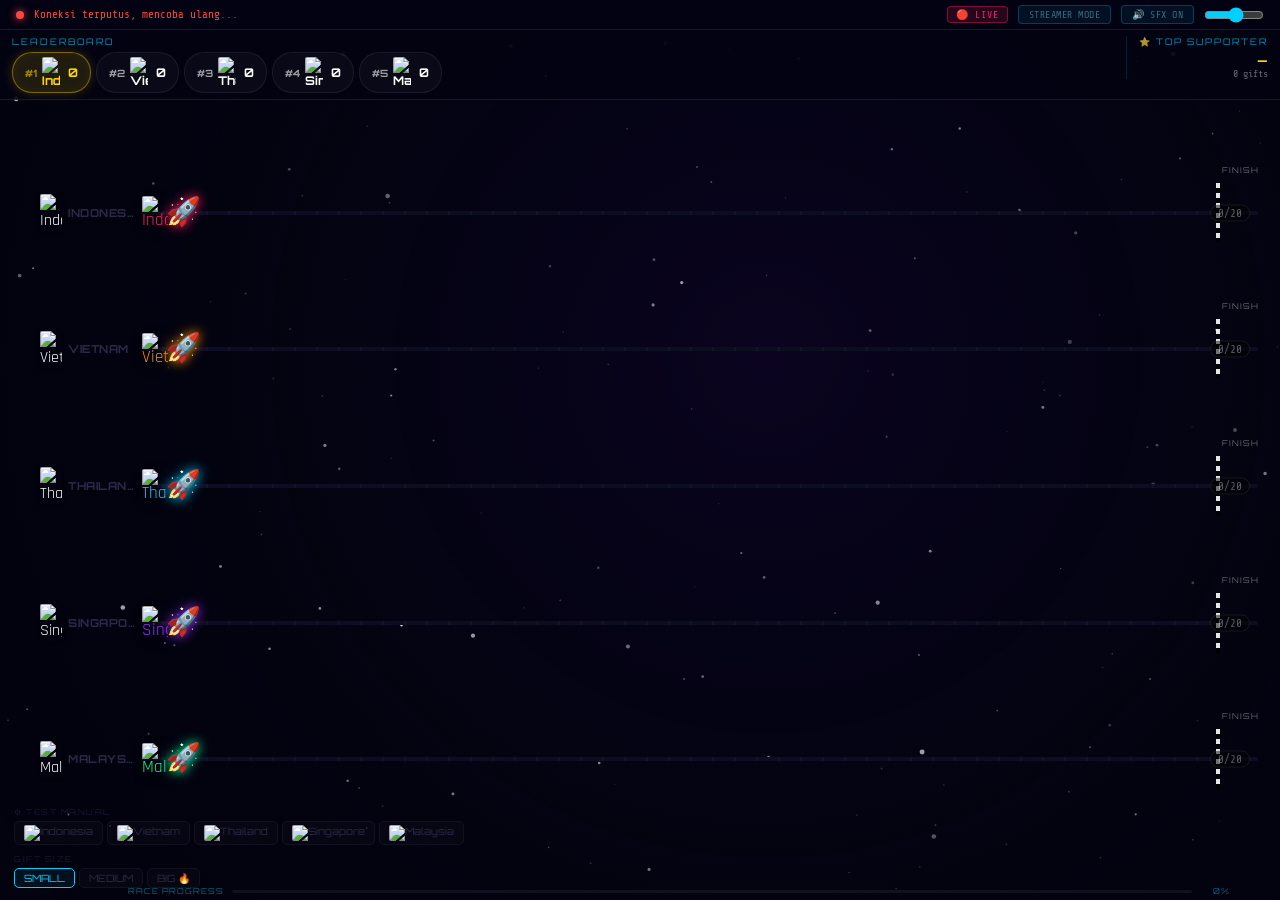
==== commit 0367841d: "Upgrade Rocket Race" ====
--- a/index.html
+++ b/index.html
@@ -3,48 +3,118 @@
 <head>
   <meta charset="UTF-8">
   <meta name="viewport" content="width=device-width, initial-scale=1.0">
-  <title>Rocket Racing - Live</title>
+  <title>🚀 Rocket Race LIVE</title>
+  <link rel="preconnect" href="https://fonts.googleapis.com">
+  <link href="https://fonts.googleapis.com/css2?family=Orbitron:wght@400;700;900&family=Rajdhani:wght@500;600;700&family=Share+Tech+Mono&display=swap" rel="stylesheet">
   <link rel="stylesheet" href="style.css">
 </head>
 <body>
 
-  <!-- STATUS BAR -->
-  <div id="status-bar">
-    <div class="dot" id="dot"></div>
-    <span id="stxt">Menghubungkan...</span>
-    <span id="lgift"></span>
-  </div>
+  <!-- CANVAS BACKGROUND: parallax stars + nebula -->
+  <canvas id="bg-canvas"></canvas>
 
-  <!-- WINNER BAR -->
-  <div id="winner-bar">
-    <span style="font-size:22px">&#127942;</span>
-    <div>
-      <div class="wname" id="wname">-</div>
-      <div class="wsub" id="wsub">-</div>
+  <!-- SCREEN SHAKE WRAPPER -->
+  <div id="shake-root">
+
+    <!-- ── STATUS BAR ── -->
+    <div id="status-bar">
+      <div class="dot" id="dot"></div>
+      <span id="stxt">Menghubungkan...</span>
+      <span id="lgift"></span>
+      <div class="stream-badge">🔴 LIVE</div>
+      <button class="stream-toggle" id="streamer-toggle" onclick="toggleStreamerMode()">
+        <span id="toggle-label">STREAMER MODE</span>
+        <!-- SOUND CONTROLS -->
+      <button class="stream-toggle" id="mute-btn" onclick="handleMuteToggle()" title="Mute/Unmute SFX">
+        🔊 <span id="mute-label">SFX ON</span>
+      </button>
+      <input
+        type="range"
+        id="vol-slider"
+        min="0" max="100" value="55"
+        oninput="handleVolChange(this.value)"
+        style="
+          width: 60px;
+          accent-color: var(--blue);
+          cursor: pointer;
+          vertical-align: middle;
+        "
+        title="Volume SFX"
+      />
+      </button>
     </div>
-    <span style="font-size:22px">&#127942;</span>
-  </div>
 
-  <!-- SCOREBOARD -->
-  <div id="scoreboard"></div>
+    <!-- ── WINNER SCREEN (overlay) ── -->
+    <div id="winner-screen">
+      <canvas id="winner-canvas"></canvas>
+      <div id="winner-content">
+        <div id="winner-crown">👑</div>
+        <div id="winner-label">WINNER</div>
+        <div id="winner-flag-big"></div>
+        <div id="winner-name-big"></div>
+        <div id="winner-sub"></div>
+      </div>
+    </div>
 
-  <!-- TRACK -->
-  <div class="track-container">
-    <div class="star-bg"></div>
-    <div class="splines" id="splines"></div>
-    <div class="track" id="track"></div>
+    <!-- ── TOP PANEL ── -->
+    <div id="top-panel">
+      <div id="leaderboard-wrap">
+        <div class="panel-title">LEADERBOARD</div>
+        <div id="leaderboard"></div>
+      </div>
+      <div id="top-supporter-wrap">
+        <div class="panel-title">⭐ TOP SUPPORTER</div>
+        <div id="ts-name">—</div>
+        <div id="ts-count">0 gifts</div>
+      </div>
+    </div>
+
+    <!-- ── COMBO DISPLAY ── -->
+    <div id="combo-display"></div>
+
+    <!-- ── RANDOM EVENT BANNER ── -->
+    <div id="event-banner"></div>
+
+    <!-- ── TRACK AREA ── -->
+    <div class="track-container" id="track-container">
+      <div class="track" id="track"></div>
+
+      <!-- Global finish progress -->
+      <div id="global-progress">
+        <div class="gp-label">RACE PROGRESS</div>
+        <div id="gp-bar"><div id="gp-fill"></div></div>
+        <div class="gp-label" id="gp-pct">0%</div>
+      </div>
+    </div>
+
+    <!-- ── GIFT NOTIFICATION ── -->
+    <div id="gnotify">
+      <div class="gn-avatar" id="gn-avatar">🎁</div>
+      <div class="gn-info">
+        <div class="gnu" id="gnu">—</div>
+        <div class="gng" id="gng">—</div>
+      </div>
+      <div class="gn-power" id="gn-power">+1</div>
+    </div>
+
+    <!-- ── OVERTAKE ALERT ── -->
+    <div id="overtake-display"></div>
+
+    <!-- ── DEBUG / DEMO PANEL ── -->
     <div id="demo-panel">
-      <div class="dlabel">TEST MANUAL</div>
+      <div class="dlabel">⚙ TEST MANUAL</div>
       <div class="dbtns" id="dbtns"></div>
+      <div class="dlabel" style="margin-top:5px">GIFT SIZE</div>
+      <div class="dbtns" id="size-btns">
+        <button class="dbtn sz-btn active" id="btn-small" onclick="setDemoSize('small')">SMALL</button>
+        <button class="dbtn sz-btn" id="btn-med"   onclick="setDemoSize('medium')">MEDIUM</button>
+        <button class="dbtn sz-btn" id="btn-big"   onclick="setDemoSize('big')">BIG 🔥</button>
+      </div>
     </div>
-  </div>
 
-  <!-- GIFT NOTIFY -->
-  <div id="gnotify">
-    <div class="gnu" id="gnu">-</div>
-    <div class="gng" id="gng">-</div>
-  </div>
+  </div><!-- end shake-root -->
 
+  <script src="sound.js"></script>
   <script src="script.js"></script>
 </body>
 </html>
--- a/style.css
+++ b/style.css
@@ -1,360 +1,1132 @@
-@import url('https://fonts.googleapis.com/css2?family=Orbitron:wght@400;700;900&family=Poppins:wght@400;600;700&display=swap');
-
+/* ═══════════════════════════════════════════════════════
+   ROCKET RACE LIVE — UPGRADED STYLESHEET
+   Font: Orbitron (display), Rajdhani (UI), Share Tech Mono (data)
+═══════════════════════════════════════════════════════ */
+
+@import url('https://fonts.googleapis.com/css2?family=Orbitron:wght@400;700;900&family=Rajdhani:wght@500;600;700&family=Share+Tech+Mono&display=swap');
+
+/* ── CSS VARIABLES ──────────────────────────────────── */
 :root {
-  --pink: #ff2d78;
-  --blue: #00d4ff;
-  --yellow: #ffd700;
-  --green: #00ff88;
-  --purple: #7b2fff;
-  --bg: #04040c;
-}
-
-* { margin: 0; padding: 0; box-sizing: border-box; }
-
-body {
-  font-family: 'Poppins', sans-serif;
+  --pink:      #ff2060;
+  --blue:      #00cfff;
+  --yellow:    #ffd700;
+  --green:     #00ff99;
+  --purple:    #9b30ff;
+  --orange:    #ff7300;
+  --bg:        #03030f;
+  --panel-bg:  rgba(6, 6, 26, 0.85);
+  --border:    rgba(0, 207, 255, 0.15);
+  --glow-blue: 0 0 12px rgba(0,207,255,0.6);
+  --glow-gold: 0 0 18px rgba(255,215,0,0.8);
+  --glow-pink: 0 0 14px rgba(255,32,96,0.7);
+  --track-h:   64px;
+}
+
+/* ── RESET ──────────────────────────────────────────── */
+*, *::before, *::after { margin: 0; padding: 0; box-sizing: border-box; }
+
+html, body {
+  width: 100%; height: 100%;
+  overflow: hidden;
   background: var(--bg);
-  color: white;
+  font-family: 'Rajdhani', sans-serif;
+  color: #fff;
+  user-select: none;
+}
+
+/* ── CANVAS BACKGROUND ──────────────────────────────── */
+#bg-canvas {
+  position: fixed;
+  inset: 0;
+  z-index: 0;
+  pointer-events: none;
+}
+
+/* ── SHAKE ROOT ─────────────────────────────────────── */
+#shake-root {
+  position: relative;
+  z-index: 1;
   height: 100vh;
   display: flex;
   flex-direction: column;
   overflow: hidden;
-}
-
-/* ── STATUS BAR ── */
+  transform-origin: center center;
+}
+#shake-root.shake {
+  animation: camShake 0.4s cubic-bezier(0.36,0.07,0.19,0.97) both;
+}
+@keyframes camShake {
+  10%,90%  { transform: translate(-2px, -1px) rotate(-0.3deg); }
+  20%,80%  { transform: translate(3px,  2px)  rotate(0.3deg);  }
+  30%,50%,70% { transform: translate(-4px, -2px) rotate(-0.5deg); }
+  40%,60%  { transform: translate(4px,  1px)  rotate(0.5deg);  }
+  100%     { transform: none; }
+}
+
+/* ── STATUS BAR ─────────────────────────────────────── */
 #status-bar {
   display: flex;
   align-items: center;
+  gap: 10px;
+  padding: 5px 16px;
+  background: rgba(3, 3, 20, 0.95);
+  border-bottom: 1px solid var(--border);
+  font-family: 'Share Tech Mono', monospace;
+  font-size: 11px;
+  flex-shrink: 0;
+  z-index: 50;
+}
+.dot {
+  width: 8px; height: 8px; border-radius: 50%;
+  background: #222; flex-shrink: 0;
+  transition: background 0.3s, box-shadow 0.3s;
+}
+.dot.on  { background: var(--green); box-shadow: 0 0 8px var(--green); }
+.dot.err { background: #ff4444;      box-shadow: 0 0 8px #ff4444; }
+#stxt  { color: #4a4a6a; flex: 1; }
+#lgift { color: var(--yellow); font-size: 10px; max-width: 240px; overflow: hidden; text-overflow: ellipsis; white-space: nowrap; }
+
+.stream-badge {
+  padding: 2px 8px;
+  background: rgba(255,32,96,0.15);
+  border: 1px solid rgba(255,32,96,0.4);
+  border-radius: 4px;
+  color: var(--pink);
+  font-size: 10px;
+  letter-spacing: 1px;
+  animation: pulse-badge 2s ease-in-out infinite;
+}
+@keyframes pulse-badge {
+  0%,100% { opacity: 1; }
+  50%     { opacity: 0.5; }
+}
+
+.stream-toggle {
+  padding: 3px 10px;
+  background: rgba(0,207,255,0.07);
+  border: 1px solid rgba(0,207,255,0.25);
+  border-radius: 4px;
+  color: #3a6a80;
+  font-family: 'Share Tech Mono', monospace;
+  font-size: 10px;
+  cursor: pointer;
+  transition: all 0.2s;
+  letter-spacing: 0.5px;
+}
+.stream-toggle.active {
+  background: rgba(0,207,255,0.15);
+  border-color: var(--blue);
+  color: var(--blue);
+  box-shadow: 0 0 8px rgba(0,207,255,0.3);
+}
+
+/* ── WINNER SCREEN ──────────────────────────────────── */
+#winner-screen {
+  position: fixed;
+  inset: 0;
+  z-index: 200;
+  display: flex;
+  align-items: center;
+  justify-content: center;
+  background: rgba(0,0,0,0.88);
+  opacity: 0;
+  pointer-events: none;
+  transition: opacity 0.5s;
+  overflow: hidden;
+}
+#winner-screen.show { opacity: 1; pointer-events: all; }
+
+#winner-canvas {
+  position: absolute;
+  inset: 0;
+  width: 100%; height: 100%;
+}
+
+#winner-content {
+  position: relative;
+  z-index: 2;
+  text-align: center;
+  animation: winnerEntry 0.6s cubic-bezier(0.34,1.56,0.64,1) both;
+}
+@keyframes winnerEntry {
+  from { transform: scale(0.3) rotate(-10deg); opacity: 0; }
+  to   { transform: scale(1)   rotate(0deg);   opacity: 1; }
+}
+
+#winner-crown {
+  font-size: 72px;
+  animation: crownFloat 1.5s ease-in-out infinite;
+  filter: drop-shadow(0 0 20px var(--yellow));
+}
+@keyframes crownFloat {
+  0%,100% { transform: translateY(0)    rotate(-5deg); }
+  50%     { transform: translateY(-12px) rotate(5deg);  }
+}
+
+#winner-label {
+  font-family: 'Orbitron', sans-serif;
+  font-size: 80px;
+  font-weight: 900;
+  letter-spacing: 8px;
+  background: linear-gradient(90deg, var(--yellow), #fff, var(--yellow));
+  background-size: 200%;
+  -webkit-background-clip: text;
+  -webkit-text-fill-color: transparent;
+  animation: shineSweep 1.5s linear infinite;
+  text-shadow: none;
+  line-height: 1;
+}
+@keyframes shineSweep {
+  0%   { background-position: -200% 0; }
+  100% { background-position: 200%  0; }
+}
+
+#winner-flag-big { font-size: 64px; margin: 10px 0; filter: drop-shadow(0 0 16px rgba(255,215,0,0.6)); }
+
+#winner-name-big {
+  font-family: 'Orbitron', sans-serif;
+  font-size: 36px;
+  font-weight: 700;
+  color: #fff;
+  letter-spacing: 3px;
+  text-shadow: 0 0 20px var(--blue), 0 0 40px rgba(0,207,255,0.5);
+}
+
+#winner-sub {
+  margin-top: 10px;
+  font-family: 'Rajdhani', sans-serif;
+  font-size: 18px;
+  color: rgba(255,255,255,0.5);
+  letter-spacing: 2px;
+}
+
+/* ── TOP PANEL ──────────────────────────────────────── */
+#top-panel {
+  display: flex;
   gap: 8px;
-  padding: 5px 14px;
-  background: #07071a;
-  border-bottom: 1px solid #1a1a30;
-  font-size: 11px;
-  font-family: 'Orbitron', sans-serif;
-  letter-spacing: 0.4px;
+  padding: 6px 12px;
+  background: rgba(3,3,18,0.9);
+  border-bottom: 1px solid var(--border);
   flex-shrink: 0;
-}
-
-.dot {
-  width: 7px;
-  height: 7px;
-  border-radius: 50%;
-  background: #333;
-  flex-shrink: 0;
-  transition: background 0.3s;
-}
-
-.dot.on  { background: var(--green); box-shadow: 0 0 7px var(--green); }
-.dot.err { background: #ff4444; }
-
-#stxt  { color: #555; flex: 1; }
-#lgift { color: var(--yellow); font-size: 10px; }
-
-/* ── WINNER BAR ── */
-#winner-bar {
-  display: none;
-  justify-content: center;
-  align-items: center;
-  gap: 14px;
-  padding: 9px 16px;
-  flex-shrink: 0;
-  background: linear-gradient(90deg, var(--purple), var(--pink), var(--yellow), var(--pink), var(--purple));
-  background-size: 300% 100%;
-  animation: gs 2s linear infinite;
-}
-
-#winner-bar.show { display: flex; }
-
-@keyframes gs {
-  0%   { background-position: 0 0; }
-  100% { background-position: 300% 0; }
-}
-
-.wname {
-  font-family: 'Orbitron', sans-serif;
-  font-weight: 900;
-  color: #000;
-  font-size: 16px;
-}
-
-.wsub {
-  font-size: 11px;
-  color: rgba(0, 0, 0, 0.6);
-  font-weight: 600;
-}
-
-/* ── SCOREBOARD ── */
-#scoreboard {
-  display: flex;
-  justify-content: center;
+  z-index: 10;
+  align-items: flex-start;
+}
+
+.panel-title {
+  font-family: 'Orbitron', sans-serif;
+  font-size: 9px;
+  color: var(--blue);
+  letter-spacing: 2px;
+  margin-bottom: 5px;
+  opacity: 0.7;
+}
+
+#leaderboard-wrap { flex: 1; }
+#leaderboard {
+  display: flex;
   gap: 5px;
-  padding: 5px 10px;
-  background: #07071a;
-  border-bottom: 1px solid #1a1a30;
   flex-wrap: wrap;
-  flex-shrink: 0;
-}
-
-.si {
+}
+
+/* Leaderboard item */
+.lb-item {
   display: flex;
   align-items: center;
   gap: 5px;
-  background: rgba(255, 255, 255, 0.04);
-  border: 1px solid rgba(255, 255, 255, 0.07);
-  padding: 3px 11px;
+  padding: 4px 12px;
   border-radius: 20px;
+  background: rgba(255,255,255,0.03);
+  border: 1px solid rgba(255,255,255,0.07);
+  font-family: 'Orbitron', sans-serif;
   font-size: 12px;
-  font-weight: 600;
-  font-family: 'Orbitron', sans-serif;
-  transition: all 0.3s;
-}
-
-.si.lead {
-  background: rgba(255, 215, 0, 0.1);
-  border-color: rgba(255, 215, 0, 0.3);
+  font-weight: 700;
+  transition: all 0.35s cubic-bezier(0.34,1.56,0.64,1);
+  position: relative;
+  overflow: hidden;
+}
+.lb-item::before {
+  content: '';
+  position: absolute;
+  inset: 0;
+  background: linear-gradient(90deg, transparent, rgba(255,255,255,0.03), transparent);
+  transform: translateX(-100%);
+  transition: transform 0.4s;
+}
+.lb-item.pos-1 {
+  background: rgba(255,215,0,0.12);
+  border-color: rgba(255,215,0,0.4);
   color: var(--yellow);
-}
-
-/* ── TRACK ── */
+  box-shadow: 0 0 12px rgba(255,215,0,0.2), inset 0 0 12px rgba(255,215,0,0.05);
+  animation: leaderPulse 2s ease-in-out infinite;
+}
+@keyframes leaderPulse {
+  0%,100% { box-shadow: 0 0 10px rgba(255,215,0,0.2), inset 0 0 10px rgba(255,215,0,0.05); }
+  50%     { box-shadow: 0 0 22px rgba(255,215,0,0.5), inset 0 0 20px rgba(255,215,0,0.1); }
+}
+.lb-rank { font-size: 10px; opacity: 0.6; }
+.lb-wins { font-size: 9px; color: var(--yellow); }
+.lb-moved { animation: lbBump 0.5s cubic-bezier(0.34,1.56,0.64,1); }
+@keyframes lbBump { 0%{transform:scale(1)} 50%{transform:scale(1.15)} 100%{transform:scale(1)} }
+
+/* Top Supporter */
+#top-supporter-wrap {
+  min-width: 130px;
+  text-align: right;
+  border-left: 1px solid var(--border);
+  padding-left: 12px;
+}
+#ts-name {
+  font-family: 'Orbitron', sans-serif;
+  font-size: 13px;
+  color: var(--yellow);
+  font-weight: 700;
+}
+#ts-count {
+  font-family: 'Share Tech Mono', monospace;
+  font-size: 10px;
+  color: rgba(255,255,255,0.4);
+}
+
+/* ── COMBO DISPLAY ──────────────────────────────────── */
+#combo-display {
+  position: fixed;
+  top: 50%;
+  left: 50%;
+  transform: translate(-50%, -50%);
+  z-index: 100;
+  pointer-events: none;
+  text-align: center;
+  opacity: 0;
+}
+#combo-display.show {
+  animation: comboIn 0.3s cubic-bezier(0.34,1.56,0.64,1) forwards,
+             comboOut 0.4s ease-in 1.5s forwards;
+}
+@keyframes comboIn {
+  from { transform: translate(-50%,-50%) scale(0.4) rotate(-8deg); opacity: 0; }
+  to   { transform: translate(-50%,-50%) scale(1)   rotate(0deg);  opacity: 1; }
+}
+@keyframes comboOut {
+  from { transform: translate(-50%,-50%) scale(1) translateY(0); opacity: 1; }
+  to   { transform: translate(-50%,-50%) scale(0.8) translateY(-40px); opacity: 0; }
+}
+.combo-text {
+  font-family: 'Orbitron', sans-serif;
+  font-size: 52px;
+  font-weight: 900;
+  text-shadow: 0 0 30px var(--yellow), 0 0 60px var(--orange);
+  color: var(--yellow);
+  letter-spacing: 3px;
+  white-space: nowrap;
+}
+.combo-sub {
+  font-family: 'Rajdhani', sans-serif;
+  font-size: 18px;
+  color: rgba(255,255,255,0.7);
+  letter-spacing: 4px;
+  margin-top: -6px;
+}
+
+/* ── RANDOM EVENT BANNER ────────────────────────────── */
+#event-banner {
+  position: fixed;
+  top: 0; left: 0; right: 0;
+  z-index: 150;
+  display: flex;
+  align-items: center;
+  justify-content: center;
+  padding: 0;
+  height: 0;
+  overflow: hidden;
+  transition: height 0.3s;
+  font-family: 'Orbitron', sans-serif;
+  font-size: 22px;
+  font-weight: 900;
+  letter-spacing: 4px;
+  pointer-events: none;
+}
+#event-banner.show {
+  height: 60px;
+  background: linear-gradient(90deg, transparent, rgba(155,48,255,0.3), rgba(0,207,255,0.3), transparent);
+  border-bottom: 1px solid rgba(155,48,255,0.5);
+  animation: eventGlow 0.5s ease-in-out infinite alternate;
+}
+@keyframes eventGlow {
+  from { text-shadow: 0 0 15px var(--purple), 0 0 30px rgba(155,48,255,0.5); }
+  to   { text-shadow: 0 0 25px var(--blue),   0 0 50px rgba(0,207,255,0.6); }
+}
+
+/* ── TRACK CONTAINER ────────────────────────────────── */
 .track-container {
   flex: 1;
   position: relative;
   overflow: hidden;
-}
-
-.star-bg {
-  position: absolute;
-  inset: 0;
-  background-image:
-    radial-gradient(1px 1px at 10% 20%, rgba(255, 255, 255, 0.5), transparent),
-    radial-gradient(2px 2px at 40% 55%, white, transparent),
-    radial-gradient(1px 1px at 65% 30%, rgba(255, 255, 255, 0.6), transparent),
-    radial-gradient(1px 1px at 80% 75%, rgba(255, 255, 255, 0.4), transparent),
-    radial-gradient(2px 2px at 25% 85%, rgba(255, 255, 255, 0.3), transparent);
-  animation: sm 10s linear infinite;
-}
-
-@keyframes sm {
-  from { transform: translateX(0); }
-  to   { transform: translateX(-200px); }
-}
-
-.splines {
-  position: absolute;
-  inset: 0;
-  pointer-events: none;
-  z-index: 1;
-  overflow: hidden;
-}
-
-.sl {
-  position: absolute;
-  height: 1px;
-  background: linear-gradient(90deg, transparent, rgba(0, 212, 255, 0.15), transparent);
-  animation: slm linear infinite;
-}
-
-@keyframes slm {
-  from { transform: translateX(110vw); }
-  to   { transform: translateX(-300px); }
+  z-index: 2;
 }
 
 .track {
   position: relative;
   height: 100%;
-  padding: 8px 12px;
+  padding: 8px 14px 36px;
   display: flex;
   flex-direction: column;
   justify-content: space-evenly;
-  z-index: 2;
-}
-
+}
+
+/* ── LANE ───────────────────────────────────────────── */
 .lane {
   display: flex;
   align-items: center;
-  height: 50px;
-}
-
+  height: var(--track-h);
+  position: relative;
+}
+
+/* Label left */
 .lleft {
   display: flex;
   align-items: center;
-  gap: 5px;
-  width: 105px;
+  gap: 6px;
+  width: 120px;
   flex-shrink: 0;
-}
-
-.lflag { font-size: 20px; line-height: 1; }
-
-.lname {
-  font-size: 10px;
-  font-family: 'Orbitron', sans-serif;
+  z-index: 5;
+}
+.lflag  { font-size: 22px; line-height: 1; }
+.lname  {
+  font-family: 'Orbitron', sans-serif;
+  font-size: 11px;
   font-weight: 700;
-  color: #3a3a5a;
+  color: #2a2a4a;
   letter-spacing: 0.5px;
   white-space: nowrap;
   overflow: hidden;
   text-overflow: ellipsis;
-  max-width: 72px;
-}
-
+  max-width: 82px;
+  transition: color 0.3s;
+}
+.lane.leading .lname { color: var(--yellow); }
+
+/* Rank badge on left */
+.lrank {
+  width: 20px; height: 20px;
+  border-radius: 50%;
+  display: flex; align-items: center; justify-content: center;
+  font-family: 'Orbitron', sans-serif;
+  font-size: 9px; font-weight: 900;
+  color: #000; opacity: 0;
+  transition: opacity 0.3s;
+  flex-shrink: 0;
+}
+.lrank.show { opacity: 1; }
+
+/* Track rail */
 .ltrack {
   flex: 1;
-  height: 2px;
+  height: 4px;
   position: relative;
-  margin: 0 6px;
+  margin: 0 8px;
+  border-radius: 2px;
   background: repeating-linear-gradient(
     90deg,
-    #161628 0px, #161628 16px,
-    #202038 16px, #202038 18px
+    #0d0d22 0px, #0d0d22 20px,
+    #141428 20px, #141428 22px
   );
 }
-
+/* Glowing rail for leader */
+.lane.leading .ltrack::after {
+  content: '';
+  position: absolute;
+  inset: -1px;
+  border-radius: 2px;
+  background: linear-gradient(90deg, transparent, rgba(255,215,0,0.15), transparent);
+  animation: railGlow 1.5s ease-in-out infinite alternate;
+}
+@keyframes railGlow {
+  from { opacity: 0.3; }
+  to   { opacity: 1; }
+}
+
+/* Finish line */
 .fline {
   position: absolute;
-  right: 34px;
-  top: -20px;
-  bottom: -20px;
+  right: 38px;
+  top: -28px;
+  bottom: -28px;
   width: 4px;
   background: repeating-linear-gradient(
     180deg,
-    #fff 0px, #fff 5px,
-    #000 5px, #000 10px
+    rgba(255,255,255,0.9) 0px,  rgba(255,255,255,0.9) 5px,
+    rgba(0,0,0,0.7)       5px,  rgba(0,0,0,0.7)       10px
   );
-  opacity: 0.6;
-}
-
-.rocket {
+  z-index: 3;
+}
+.fline::before {
+  content: 'FINISH';
+  position: absolute;
+  top: -18px;
+  left: 6px;
+  font-family: 'Orbitron', sans-serif;
+  font-size: 8px;
+  color: rgba(255,255,255,0.4);
+  letter-spacing: 1px;
+  white-space: nowrap;
+}
+
+/* ── ROCKET ─────────────────────────────────────────── */
+.rocket-wrap {
   position: absolute;
   left: 0;
   top: 50%;
   transform: translateY(-50%);
-  font-size: 24px;
   z-index: 5;
-  transition: left 0.28s cubic-bezier(0.25, 0.46, 0.45, 0.94);
-  animation: rf 2s ease-in-out infinite;
-  filter: drop-shadow(0 0 5px currentColor);
-}
-
-@keyframes rf {
-  0%, 100% { transform: translateY(-50%) rotate(0deg); }
-  50%       { transform: translateY(-56%) rotate(2deg); }
-}
-
-.rocket.burst { animation: rb 0.35s ease-out !important; }
-
-@keyframes rb {
-  0%   { transform: translateY(-50%) scale(1); }
-  40%  { transform: translateY(-60%) scale(1.3) translateX(8px); }
-  100% { transform: translateY(-50%) scale(1); }
-}
-
-.trail {
+  transition: left 0.28s cubic-bezier(0.25,0.46,0.45,0.94);
+  will-change: left;
+}
+.rocket-wrap.boost-anim {
+  transition: left 0.12s cubic-bezier(0.0, 0.0, 0.2, 1.0) !important;
+}
+
+.rocket-emoji {
+  font-size: 28px;
+  display: block;
+  filter: drop-shadow(0 0 6px currentColor);
+  animation: rocketFloat 2.5s ease-in-out infinite;
+  position: relative;
+}
+@keyframes rocketFloat {
+  0%,100% { transform: rotate(0deg)   translateY(0);    }
+  50%     { transform: rotate(3deg)   translateY(-4px); }
+}
+
+/* Leader aura */
+.rocket-wrap.leader .rocket-emoji {
+  filter: drop-shadow(0 0 8px var(--yellow)) drop-shadow(0 0 18px rgba(255,215,0,0.5));
+  animation: rocketFloat 2.5s ease-in-out infinite, leaderAura 1s ease-in-out infinite alternate;
+}
+@keyframes leaderAura {
+  from { filter: drop-shadow(0 0 8px var(--yellow)) drop-shadow(0 0 18px rgba(255,215,0,0.5)); }
+  to   { filter: drop-shadow(0 0 14px var(--yellow)) drop-shadow(0 0 30px rgba(255,215,0,0.8)) drop-shadow(0 0 50px rgba(255,215,0,0.3)); }
+}
+
+/* Boost aura */
+.rocket-wrap.boosting .rocket-emoji {
+  animation: rocketFloat 0.5s ease-in-out infinite, boostAura 0.2s ease-in-out infinite alternate !important;
+  filter: drop-shadow(0 0 12px var(--blue)) drop-shadow(0 0 24px rgba(0,207,255,0.7)) !important;
+}
+@keyframes boostAura {
+  from { filter: drop-shadow(0 0 10px var(--blue)) drop-shadow(0 0 22px rgba(0,207,255,0.6)); }
+  to   { filter: drop-shadow(0 0 20px var(--blue)) drop-shadow(0 0 40px rgba(0,207,255,0.9)); }
+}
+
+/* Burst on move */
+.rocket-wrap.burst .rocket-emoji {
+  animation: rocketBurst 0.25s ease-out !important;
+}
+@keyframes rocketBurst {
+  0%   { transform: scale(1)    rotate(0deg); }
+  40%  { transform: scale(1.25) rotate(4deg) translateX(6px); }
+  100% { transform: scale(1)    rotate(0deg); }
+}
+
+/* ── FIRE PARTICLES (canvas per rocket) ─────────────── */
+.fire-canvas {
   position: absolute;
-  left: -26px;
+  right: 100%;
   top: 50%;
   transform: translateY(-50%);
-  width: 26px;
-  height: 3px;
-  border-radius: 2px;
-  opacity: 0.5;
-  background: linear-gradient(90deg, currentColor, transparent);
-  animation: tf 0.25s ease-in-out infinite alternate;
-}
-
-@keyframes tf {
-  from { opacity: 0.3; width: 15px; }
-  to   { opacity: 0.7; width: 30px; }
-}
-
-.rbadge {
+  pointer-events: none;
+  width: 60px;
+  height: 40px;
+}
+
+/* ── SPEED LINES ────────────────────────────────────── */
+.speed-lines {
   position: absolute;
-  right: 4px;
+  inset: 0;
+  pointer-events: none;
+  overflow: hidden;
+  opacity: 0;
+  transition: opacity 0.2s;
+}
+.lane.moving .speed-lines { opacity: 1; }
+.spd-line {
+  position: absolute;
+  height: 1px;
+  background: linear-gradient(90deg, transparent, rgba(255,255,255,0.25), transparent);
+  border-radius: 1px;
+  animation: spdMove linear infinite;
+}
+@keyframes spdMove {
+  from { transform: translateX(110%); }
+  to   { transform: translateX(-200%); }
+}
+
+/* ── SCORE PILL ─────────────────────────────────────── */
+.score-pill {
+  position: absolute;
+  right: 8px;
   top: 50%;
   transform: translateY(-50%);
-  width: 20px;
-  height: 20px;
-  border-radius: 50%;
+  background: rgba(0,0,0,0.5);
+  border: 1px solid rgba(255,255,255,0.08);
+  border-radius: 10px;
+  padding: 1px 7px;
+  font-family: 'Share Tech Mono', monospace;
+  font-size: 11px;
+  color: rgba(255,255,255,0.35);
+  z-index: 4;
+  transition: all 0.3s;
+}
+.lane.leading .score-pill {
+  color: var(--yellow);
+  border-color: rgba(255,215,0,0.3);
+}
+
+/* ── GLOBAL PROGRESS ────────────────────────────────── */
+#global-progress {
+  position: absolute;
+  bottom: 4px;
+  left: 128px;
+  right: 50px;
   display: flex;
   align-items: center;
-  justify-content: center;
-  font-size: 10px;
-  font-weight: 900;
-  font-family: 'Orbitron', sans-serif;
-  color: #000;
-  opacity: 0;
-  transition: opacity 0.3s;
-}
-
-.rbadge.show { opacity: 1; }
-
-/* ── GIFT NOTIFY ── */
+  gap: 8px;
+  z-index: 10;
+}
+.gp-label {
+  font-family: 'Orbitron', sans-serif;
+  font-size: 8px;
+  color: rgba(0,207,255,0.5);
+  letter-spacing: 1px;
+  white-space: nowrap;
+}
+#gp-bar {
+  flex: 1;
+  height: 3px;
+  background: rgba(255,255,255,0.06);
+  border-radius: 2px;
+  overflow: hidden;
+}
+#gp-fill {
+  height: 100%;
+  width: 0%;
+  background: linear-gradient(90deg, var(--purple), var(--blue));
+  border-radius: 2px;
+  transition: width 0.3s ease;
+  box-shadow: 0 0 6px rgba(0,207,255,0.6);
+}
+#gp-pct {
+  min-width: 30px;
+  text-align: right;
+}
+
+/* ── GIFT NOTIFICATION ──────────────────────────────── */
 #gnotify {
   position: fixed;
-  top: 80px;
-  right: 14px;
-  background: rgba(10, 10, 28, 0.92);
+  top: 90px;
+  right: 16px;
+  z-index: 120;
+  display: flex;
+  align-items: center;
+  gap: 10px;
+  padding: 10px 14px;
+  background: rgba(8, 8, 28, 0.95);
   border: 1px solid var(--pink);
-  border-radius: 10px;
-  padding: 9px 14px;
-  font-family: 'Orbitron', sans-serif;
-  z-index: 500;
+  border-radius: 12px;
+  backdrop-filter: blur(10px);
+  min-width: 200px;
+  max-width: 260px;
+  box-shadow: 0 0 20px rgba(255,32,96,0.25);
+  transform: translateX(300px) scale(0.8);
+  opacity: 0;
   pointer-events: none;
-  transform: translateX(220px);
+  transition: none;
+}
+#gnotify.show {
+  animation: giftIn 0.35s cubic-bezier(0.34,1.56,0.64,1) forwards;
+}
+#gnotify.hide {
+  animation: giftOut 0.25s ease-in forwards;
+}
+@keyframes giftIn {
+  from { transform: translateX(300px) scale(0.7); opacity: 0; }
+  to   { transform: translateX(0)     scale(1);   opacity: 1; }
+}
+@keyframes giftOut {
+  from { transform: translateX(0)    scale(1);   opacity: 1; }
+  to   { transform: translateX(300px) scale(0.8); opacity: 0; }
+}
+
+.gn-avatar {
+  font-size: 28px;
+  filter: drop-shadow(0 0 8px var(--pink));
+  flex-shrink: 0;
+}
+.gn-info { flex: 1; overflow: hidden; }
+.gnu {
+  font-family: 'Share Tech Mono', monospace;
+  font-size: 11px;
+  color: var(--yellow);
+  white-space: nowrap;
+  overflow: hidden;
+  text-overflow: ellipsis;
+}
+.gng {
+  font-family: 'Rajdhani', sans-serif;
+  font-size: 15px;
+  font-weight: 700;
+  color: var(--pink);
+  white-space: nowrap;
+  overflow: hidden;
+  text-overflow: ellipsis;
+}
+.gn-power {
+  font-family: 'Orbitron', sans-serif;
+  font-size: 18px;
+  font-weight: 900;
+  color: var(--green);
+  white-space: nowrap;
+  text-shadow: 0 0 10px var(--green);
+}
+
+/* Big gift override */
+#gnotify.big-gift {
+  border-color: var(--yellow);
+  box-shadow: 0 0 30px rgba(255,215,0,0.4);
+}
+#gnotify.big-gift .gn-avatar { filter: drop-shadow(0 0 12px var(--yellow)); }
+#gnotify.big-gift .gng { color: var(--yellow); }
+
+/* ── OVERTAKE ALERT ─────────────────────────────────── */
+#overtake-display {
+  position: fixed;
+  bottom: 80px;
+  left: 50%;
+  transform: translateX(-50%) scale(0);
+  z-index: 130;
+  background: rgba(0,0,0,0.85);
+  border: 2px solid var(--orange);
+  border-radius: 8px;
+  padding: 8px 24px;
+  font-family: 'Orbitron', sans-serif;
+  font-size: 22px;
+  font-weight: 900;
+  color: var(--orange);
+  text-shadow: 0 0 15px var(--orange);
+  letter-spacing: 3px;
+  pointer-events: none;
   opacity: 0;
-  transition: all 0.28s cubic-bezier(0.25, 0.46, 0.45, 0.94);
-  max-width: 200px;
-}
-
-#gnotify.show { transform: translateX(0); opacity: 1; }
-
-.gnu { color: var(--yellow); font-size: 10px; margin-bottom: 2px; }
-.gng { color: var(--pink); font-size: 13px; }
-
-/* ── CONFETTI ── */
+}
+#overtake-display.show {
+  animation: overtakeAnim 1.8s cubic-bezier(0.34,1.56,0.64,1) forwards;
+}
+@keyframes overtakeAnim {
+  0%   { transform: translateX(-50%) scale(0.3) rotate(-5deg); opacity: 0; }
+  20%  { transform: translateX(-50%) scale(1.1) rotate(1deg);  opacity: 1; }
+  35%  { transform: translateX(-50%) scale(1)   rotate(0deg);  opacity: 1; }
+  80%  { transform: translateX(-50%) scale(1)   rotate(0deg);  opacity: 1; }
+  100% { transform: translateX(-50%) scale(0.8) rotate(5deg);  opacity: 0; }
+}
+
+/* ── CONFETTI ────────────────────────────────────────── */
 .cf {
-  position: absolute;
-  width: 8px;
-  height: 8px;
-  top: -10px;
-  animation: cff linear forwards;
+  position: fixed;
+  top: -20px;
+  width: 10px; height: 10px;
+  z-index: 999;
   pointer-events: none;
-  z-index: 999;
-}
-
-@keyframes cff {
-  to { transform: translateY(100vh) rotate(720deg); opacity: 0; }
-}
-
-/* ── DEMO BTNS ── */
+  animation: cfFall linear forwards;
+}
+@keyframes cfFall {
+  to { transform: translateY(110vh) rotate(900deg); opacity: 0; }
+}
+
+/* ── DEMO PANEL ─────────────────────────────────────── */
 #demo-panel {
-  position: absolute;
-  bottom: 10px;
-  left: 12px;
+  position: fixed;
+  bottom: 12px;
+  left: 14px;
+  z-index: 90;
   display: flex;
   flex-direction: column;
   gap: 4px;
-  z-index: 100;
-}
+  transition: opacity 0.3s;
+}
+#demo-panel.hidden { opacity: 0; pointer-events: none; }
 
 .dlabel {
-  font-size: 9px;
-  color: #2a2a40;
-  font-family: 'Orbitron', sans-serif;
-  letter-spacing: 1px;
-}
-
+  font-family: 'Orbitron', sans-serif;
+  font-size: 8px;
+  color: #1a1a35;
+  letter-spacing: 1.5px;
+}
 .dbtns { display: flex; gap: 4px; flex-wrap: wrap; }
 
 .dbtn {
-  background: rgba(255, 255, 255, 0.03);
-  border: 1px solid #181830;
-  color: #3a3a5a;
-  border-radius: 6px;
-  padding: 3px 7px;
+  background: rgba(255,255,255,0.02);
+  border: 1px solid #111122;
+  color: #2a2a45;
+  border-radius: 5px;
+  padding: 3px 9px;
+  font-family: 'Orbitron', sans-serif;
   font-size: 10px;
   cursor: pointer;
   transition: all 0.15s;
-  font-family: 'Orbitron', sans-serif;
-}
-
-.dbtn:hover { border-color: var(--pink); color: var(--pink); }+}
+.dbtn:hover { border-color: var(--pink); color: var(--pink); background: rgba(255,32,96,0.07); }
+.sz-btn.active { border-color: var(--blue); color: var(--blue); background: rgba(0,207,255,0.07); }
+
+/* ── STREAMER MODE ──────────────────────────────────── */
+body.streamer-mode #demo-panel  { opacity: 0; pointer-events: none; }
+body.streamer-mode #top-panel   { padding: 3px 12px; }
+
+/* ── SCORE FLOAT TEXT ───────────────────────────────── */
+.score-float {
+  position: absolute;
+  z-index: 20;
+  font-family: 'Orbitron', sans-serif;
+  font-size: 16px;
+  font-weight: 900;
+  pointer-events: none;
+  animation: scoreFloat 1.2s ease-out forwards;
+  white-space: nowrap;
+}
+@keyframes scoreFloat {
+  0%   { transform: translateY(0)    scale(0.8); opacity: 1; }
+  100% { transform: translateY(-40px) scale(1.1); opacity: 0; }
+}
+
+/* ═══════════════════════════════════════════════════════
+   GAMEPLAY ADDITIONS v2.0
+   Tambahkan CSS ini ke bagian bawah style.css kamu
+═══════════════════════════════════════════════════════ */
+
+/* ── [FITUR 1] CATCH-UP: Tidak perlu CSS khusus (logic di JS) ── */
+
+/* ── [FITUR 2] DRAMA MODE ──────────────────────────────────────── */
+body.drama-mode #shake-root {
+  /* Efek border merah-ungu berkedip di tepi layar */
+  box-shadow: inset 0 0 60px rgba(255, 32, 96, 0.25),
+              inset 0 0 120px rgba(155, 48, 255, 0.15);
+}
+body.drama-mode #gp-fill {
+  /* Progress bar berubah merah dramatis */
+  background: linear-gradient(90deg, #ff2060, #ffd700, #ff2060);
+  background-size: 200%;
+  animation: dramaticBar 0.8s linear infinite;
+}
+@keyframes dramaticBar {
+  0%   { background-position: 0% 0; }
+  100% { background-position: 200% 0; }
+}
+body.drama-mode #gp-bar {
+  box-shadow: 0 0 12px rgba(255, 32, 96, 0.5);
+}
+
+/* Lane drama glow — garis track bersinar merah */
+.lane.drama-glow .ltrack {
+  box-shadow: 0 0 8px rgba(255, 32, 96, 0.3),
+              0 2px 0 rgba(255, 32, 96, 0.1);
+}
+.lane.drama-glow .lname {
+  color: rgba(255, 180, 0, 0.9);
+  text-shadow: 0 0 8px rgba(255, 200, 0, 0.4);
+}
+
+/* ── [FITUR 3] OVERTAKE FLASH ──────────────────────────────────── */
+.lane.overtake-flash {
+  animation: overtakeFlash 0.5s ease-out;
+}
+@keyframes overtakeFlash {
+  0%   { background: rgba(255, 215, 0, 0.25); }
+  50%  { background: rgba(255, 165, 0, 0.15); }
+  100% { background: transparent; }
+}
+
+/* ── [FITUR 5] MICRO SHAKE ─────────────────────────────────────── */
+.rocket-wrap.micro-shake .rocket-emoji {
+  animation: microShakeAnim 0.6s ease-in-out !important;
+}
+@keyframes microShakeAnim {
+  0%   { transform: rotate(0deg) scale(1); }
+  15%  { transform: rotate(-8deg) scale(1.05) translateX(-3px); }
+  30%  { transform: rotate(8deg)  scale(1.05) translateX(3px); }
+  45%  { transform: rotate(-5deg) scale(1.02) translateX(-2px); }
+  60%  { transform: rotate(5deg)  scale(1.02) translateX(2px); }
+  80%  { transform: rotate(-2deg) scale(1); }
+  100% { transform: rotate(0deg)  scale(1); }
+}
+
+/* ── [FITUR 6] HYPE MODE ───────────────────────────────────────── */
+body.hype-mode #status-bar {
+  background: rgba(20, 5, 50, 0.98);
+  border-bottom-color: rgba(155, 48, 255, 0.5);
+  box-shadow: 0 0 20px rgba(155, 48, 255, 0.3);
+}
+body.hype-mode #shake-root {
+  box-shadow: inset 0 0 80px rgba(155, 48, 255, 0.2),
+              inset 0 0 40px rgba(0, 207, 255, 0.1);
+}
+/* Hype glow di lane */
+.lane.hype-glow .rocket-emoji {
+  filter: drop-shadow(0 0 10px var(--purple)) drop-shadow(0 0 20px rgba(155,48,255,0.6)) !important;
+}
+.lane.hype-glow .ltrack {
+  box-shadow: 0 0 6px rgba(155, 48, 255, 0.3);
+}
+/* Bintang background lebih cepat saat hype — via CSS animation-duration override */
+body.hype-mode #bg-canvas {
+  filter: brightness(1.15) saturate(1.3);
+  transition: filter 0.3s;
+}
+
+/* ── [FITUR 7] CLUTCH MOMENT ───────────────────────────────────── */
+/* Slow motion efek: semua transisi melambat */
+body.clutch-slow .rocket-wrap {
+  transition: left 1.0s cubic-bezier(0.25, 0.46, 0.45, 0.94) !important;
+}
+body.clutch-slow #shake-root {
+  /* Vignette dramatis */
+  box-shadow: inset 0 0 100px rgba(255, 32, 96, 0.35),
+              inset 0 0 200px rgba(0, 0, 0, 0.5);
+}
+/* Speed up setelah slow-mo */
+body.clutch-speedup .rocket-wrap {
+  transition: left 0.08s cubic-bezier(0.0, 0.0, 0.2, 1.0) !important;
+}
+
+/* ── [FITUR 8] FAST REMATCH — winner screen keluar lebih cepat ── */
+#winner-screen {
+  transition: opacity 0.3s; /* lebih cepat dari 0.5s aslinya */
+}
+
+/* ── BONUS: Near Finish Zone indicator (subtle) ────────────────── */
+/* Saat rocket mendekati finish, aura rocket semakin besar */
+.lane.leading .rocket-wrap[style*="left: 8"],  /* 80%+ */
+.lane.leading .rocket-wrap[style*="left: 9"] {
+  /* CSS tidak bisa match % dengan tepat, dikerjakan di JS via class */
+}
+/* Class near-finish ditambahkan via JS */
+.rocket-wrap.near-finish .rocket-emoji {
+  filter: drop-shadow(0 0 14px gold)
+          drop-shadow(0 0 28px rgba(255,215,0,0.8))
+          drop-shadow(0 0 50px rgba(255,100,0,0.6)) !important;
+  animation: nearFinishPulse 0.6s ease-in-out infinite !important;
+}
+@keyframes nearFinishPulse {
+  0%,100% { transform: scale(1)    rotate(0deg); }
+  50%     { transform: scale(1.18) rotate(2deg); }
+}
+
+/* ── STREAMER MODE override ────────────────────────────────────── */
+body.streamer-mode #demo-panel  { opacity: 0; pointer-events: none; }
+body.streamer-mode #top-panel   { padding: 3px 12px; }
+
+/* ═══════════════════════════════════════════════════════
+   ROCKET FLAG UPGRADE
+   Tambahkan ke bagian bawah style.css
+   (setelah gameplay-additions.css juga oke)
+═══════════════════════════════════════════════════════ */
+
+/* ── ROCKET UNIT: bungkus roket + bendera ─────────────── */
+.rocket-unit {
+  display: flex;
+  align-items: center;
+  position: relative;
+}
+
+/* ── BENDERA DI BELAKANG ROKET ────────────────────────── */
+.rocket-flag {
+  font-size: 17px;
+  display: inline-block;
+  position: relative;
+  margin-right: -2px;   /* sedikit tempel ke roket */
+  line-height: 1;
+
+  /* Animasi berkibar: skewX ± scale naik-turun */
+  animation: flagWave 1.1s ease-in-out infinite alternate;
+  transform-origin: right center; /* jangkar di sisi kanan = titik tempel ke roket */
+  filter: drop-shadow(0 1px 3px rgba(0,0,0,0.5));
+}
+
+@keyframes flagWave {
+  0%   { transform: skewY(-6deg) scaleX(1.00) scaleY(0.92); }
+  25%  { transform: skewY( 3deg) scaleX(0.95) scaleY(1.04); }
+  50%  { transform: skewY(-4deg) scaleX(1.02) scaleY(0.96); }
+  75%  { transform: skewY( 5deg) scaleX(0.97) scaleY(1.06); }
+  100% { transform: skewY(-2deg) scaleX(1.00) scaleY(0.98); }
+}
+
+/* ── LEADER: bendera lebih besar & lebih dramatis ──────── */
+.rocket-wrap.leader .rocket-flag {
+  font-size: 20px;
+  animation: flagWaveLeader 0.8s ease-in-out infinite alternate;
+  filter: drop-shadow(0 0 6px rgba(255,215,0,0.8)) drop-shadow(0 1px 3px rgba(0,0,0,0.5));
+}
+
+@keyframes flagWaveLeader {
+  0%   { transform: skewY(-8deg)  scaleX(1.02) scaleY(0.90); }
+  30%  { transform: skewY( 5deg)  scaleX(0.94) scaleY(1.08); }
+  60%  { transform: skewY(-6deg)  scaleX(1.04) scaleY(0.94); }
+  100% { transform: skewY( 4deg)  scaleX(0.96) scaleY(1.06); }
+}
+
+/* ── BOOSTING: bendera berkibar sangat cepat ───────────── */
+.rocket-wrap.boosting .rocket-flag {
+  animation: flagWaveBoost 0.25s linear infinite alternate !important;
+  filter: drop-shadow(0 0 8px rgba(0,207,255,0.9)) !important;
+}
+
+@keyframes flagWaveBoost {
+  0%   { transform: skewY(-10deg) scaleX(0.90) scaleY(0.88); }
+  100% { transform: skewY( 10deg) scaleX(1.10) scaleY(1.12); }
+}
+
+/* ── HYPE MODE: seluruh bendera bergoyang lebih agresif ── */
+body.hype-mode .rocket-flag {
+  animation: flagWaveHype 0.4s ease-in-out infinite alternate !important;
+}
+
+@keyframes flagWaveHype {
+  0%   { transform: skewY(-12deg) scaleX(0.88) rotate(-4deg); }
+  100% { transform: skewY( 12deg) scaleX(1.12) rotate( 4deg); }
+}
+
+/* ── DRAMA MODE: bendera sedikit lebih besar + glow merah  */
+body.drama-mode .rocket-flag {
+  font-size: 19px;
+  filter: drop-shadow(0 0 5px rgba(255,32,96,0.6)) drop-shadow(0 1px 3px rgba(0,0,0,0.5));
+}
+
+/* ── CLUTCH SLOW: bendera melambat seperti slow-mo ────── */
+body.clutch-slow .rocket-flag {
+  animation-duration: 3s !important;
+}
+
+/* ── NEAR FINISH: bendera bergetar kecil ──────────────── */
+.rocket-wrap.near-finish .rocket-flag {
+  animation: flagNearFinish 0.35s ease-in-out infinite !important;
+  filter: drop-shadow(0 0 8px gold) !important;
+}
+
+@keyframes flagNearFinish {
+  0%,100% { transform: skewY(-5deg) scaleX(1.0) translateX(0); }
+  50%     { transform: skewY( 5deg) scaleX(0.95) translateX(-1px); }
+}
+/* ═══════════════════════════════════════════════════════
+   ROCKET FLAG UPGRADE
+   Tambahkan ke bagian bawah style.css
+   (setelah gameplay-additions.css juga oke)
+═══════════════════════════════════════════════════════ */
+
+/* ── ROCKET UNIT: bungkus roket + bendera ─────────────── */
+.rocket-unit {
+  display: flex;
+  align-items: center;
+  position: relative;
+}
+
+/* ── BENDERA DI BELAKANG ROKET ────────────────────────── */
+.rocket-flag {
+  font-size: 17px;
+  display: inline-block;
+  position: relative;
+  margin-right: -2px;   /* sedikit tempel ke roket */
+  line-height: 1;
+
+  /* Animasi berkibar: skewX ± scale naik-turun */
+  animation: flagWave 1.1s ease-in-out infinite alternate;
+  transform-origin: right center; /* jangkar di sisi kanan = titik tempel ke roket */
+  filter: drop-shadow(0 1px 3px rgba(0,0,0,0.5));
+}
+
+@keyframes flagWave {
+  0%   { transform: skewY(-6deg) scaleX(1.00) scaleY(0.92); }
+  25%  { transform: skewY( 3deg) scaleX(0.95) scaleY(1.04); }
+  50%  { transform: skewY(-4deg) scaleX(1.02) scaleY(0.96); }
+  75%  { transform: skewY( 5deg) scaleX(0.97) scaleY(1.06); }
+  100% { transform: skewY(-2deg) scaleX(1.00) scaleY(0.98); }
+}
+
+/* ── LEADER: bendera lebih besar & lebih dramatis ──────── */
+.rocket-wrap.leader .rocket-flag {
+  font-size: 20px;
+  animation: flagWaveLeader 0.8s ease-in-out infinite alternate;
+  filter: drop-shadow(0 0 6px rgba(255,215,0,0.8)) drop-shadow(0 1px 3px rgba(0,0,0,0.5));
+}
+
+@keyframes flagWaveLeader {
+  0%   { transform: skewY(-8deg)  scaleX(1.02) scaleY(0.90); }
+  30%  { transform: skewY( 5deg)  scaleX(0.94) scaleY(1.08); }
+  60%  { transform: skewY(-6deg)  scaleX(1.04) scaleY(0.94); }
+  100% { transform: skewY( 4deg)  scaleX(0.96) scaleY(1.06); }
+}
+
+/* ── BOOSTING: bendera berkibar sangat cepat ───────────── */
+.rocket-wrap.boosting .rocket-flag {
+  animation: flagWaveBoost 0.25s linear infinite alternate !important;
+  filter: drop-shadow(0 0 8px rgba(0,207,255,0.9)) !important;
+}
+
+@keyframes flagWaveBoost {
+  0%   { transform: skewY(-10deg) scaleX(0.90) scaleY(0.88); }
+  100% { transform: skewY( 10deg) scaleX(1.10) scaleY(1.12); }
+}
+
+/* ── HYPE MODE: seluruh bendera bergoyang lebih agresif ── */
+body.hype-mode .rocket-flag {
+  animation: flagWaveHype 0.4s ease-in-out infinite alternate !important;
+}
+
+@keyframes flagWaveHype {
+  0%   { transform: skewY(-12deg) scaleX(0.88) rotate(-4deg); }
+  100% { transform: skewY( 12deg) scaleX(1.12) rotate( 4deg); }
+}
+
+/* ── DRAMA MODE: bendera sedikit lebih besar + glow merah  */
+body.drama-mode .rocket-flag {
+  font-size: 19px;
+  filter: drop-shadow(0 0 5px rgba(255,32,96,0.6)) drop-shadow(0 1px 3px rgba(0,0,0,0.5));
+}
+
+/* ── CLUTCH SLOW: bendera melambat seperti slow-mo ────── */
+body.clutch-slow .rocket-flag {
+  animation-duration: 3s !important;
+}
+
+/* ── NEAR FINISH: bendera bergetar kecil ──────────────── */
+.rocket-wrap.near-finish .rocket-flag {
+  animation: flagNearFinish 0.35s ease-in-out infinite !important;
+  filter: drop-shadow(0 0 8px gold) !important;
+}
+
+@keyframes flagNearFinish {
+  0%,100% { transform: skewY(-5deg) scaleX(1.0) translateX(0); }
+  50%     { transform: skewY( 5deg) scaleX(0.95) translateX(-1px); }
+}
+
+/* ── UPGRADE: PNG flag via flagcdn.com ─────────────────── */
+
+/* Bendera PNG di roket */
+img.rocket-flag {
+  width: 26px;
+  height: auto;
+  display: inline-block;
+  margin-right: -2px;
+  border-radius: 2px;
+  object-fit: cover;
+  vertical-align: middle;
+  /* Animasi berkibar tetap sama dari class .rocket-flag di atas */
+  box-shadow: 0 1px 4px rgba(0,0,0,0.5);
+  transform-origin: right center;
+}
+
+/* Bendera PNG di label kiri lane */
+img.lflag-img {
+  width: 22px;
+  height: auto;
+  border-radius: 2px;
+  object-fit: cover;
+  vertical-align: middle;
+  box-shadow: 0 1px 3px rgba(0,0,0,0.4);
+  flex-shrink: 0;
+}
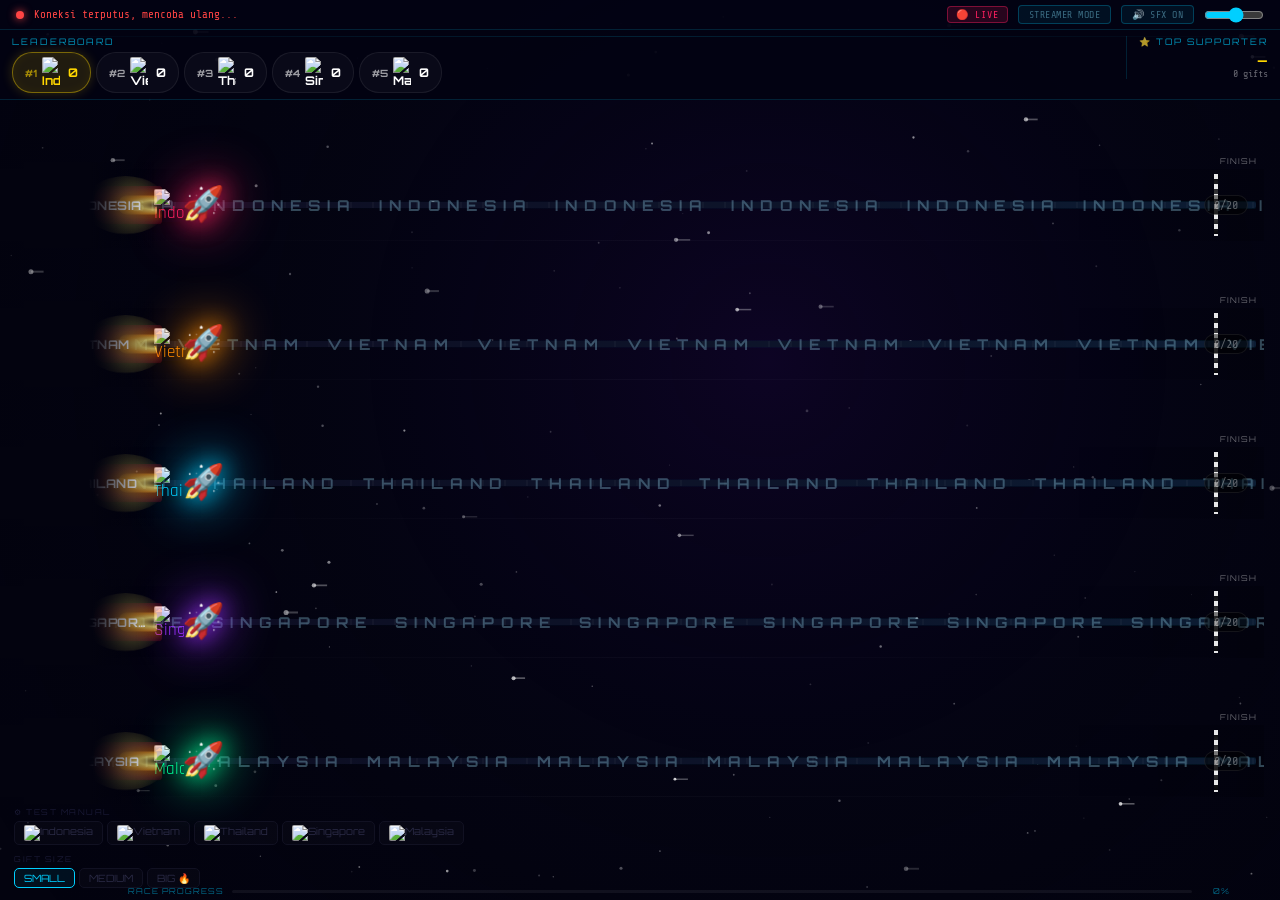
==== commit bcf979b6: "Helo" ====
--- a/index.html
+++ b/index.html
@@ -7,6 +7,8 @@
   <link rel="preconnect" href="https://fonts.googleapis.com">
   <link href="https://fonts.googleapis.com/css2?family=Orbitron:wght@400;700;900&family=Rajdhani:wght@500;600;700&family=Share+Tech+Mono&display=swap" rel="stylesheet">
   <link rel="stylesheet" href="style.css">
+  <link rel="stylesheet" href="motion.css">
+  <link rel="stylesheet" href="racing.css">
 </head>
 <body>
 
@@ -24,24 +26,17 @@
       <div class="stream-badge">🔴 LIVE</div>
       <button class="stream-toggle" id="streamer-toggle" onclick="toggleStreamerMode()">
         <span id="toggle-label">STREAMER MODE</span>
-        <!-- SOUND CONTROLS -->
+      </button>
       <button class="stream-toggle" id="mute-btn" onclick="handleMuteToggle()" title="Mute/Unmute SFX">
         🔊 <span id="mute-label">SFX ON</span>
       </button>
       <input
-        type="range"
-        id="vol-slider"
+        type="range" id="vol-slider"
         min="0" max="100" value="55"
         oninput="handleVolChange(this.value)"
-        style="
-          width: 60px;
-          accent-color: var(--blue);
-          cursor: pointer;
-          vertical-align: middle;
-        "
+        style="width:60px;accent-color:var(--blue);cursor:pointer;vertical-align:middle;"
         title="Volume SFX"
-      />
-      </button>
+      >
     </div>
 
     <!-- ── WINNER SCREEN (overlay) ── -->
@@ -116,5 +111,7 @@
 
   <script src="sound.js"></script>
   <script src="script.js"></script>
+  <script src="motion.js"></script>
+  <script src="racing.js"></script>
 </body>
 </html>
--- a/style.css
+++ b/style.css
@@ -1,7 +1,8 @@
-/* ═══════════════════════════════════════════════════════
-   ROCKET RACE LIVE — UPGRADED STYLESHEET
+/* ═══════════════════════════════════════════════════════════════
+   ROCKET RACE LIVE — COMPLETE STYLESHEET
+   Gabungan: style.css + motion.css
    Font: Orbitron (display), Rajdhani (UI), Share Tech Mono (data)
-═══════════════════════════════════════════════════════ */
+═══════════════════════════════════════════════════════════════ */
 
 @import url('https://fonts.googleapis.com/css2?family=Orbitron:wght@400;700;900&family=Rajdhani:wght@500;600;700&family=Share+Tech+Mono&display=swap');
 
@@ -81,8 +82,12 @@
   background: #222; flex-shrink: 0;
   transition: background 0.3s, box-shadow 0.3s;
 }
-.dot.on  { background: var(--green); box-shadow: 0 0 8px var(--green); }
+.dot.on  { background: var(--green); box-shadow: 0 0 8px var(--green); animation: dotPing 2s ease-in-out infinite; }
 .dot.err { background: #ff4444;      box-shadow: 0 0 8px #ff4444; }
+@keyframes dotPing {
+  0%,100% { box-shadow: 0 0 6px var(--green), 0 0 0 0 rgba(0,255,153,0); }
+  50%     { box-shadow: 0 0 10px var(--green), 0 0 12px 4px rgba(0,255,153,0.15); }
+}
 #stxt  { color: #4a4a6a; flex: 1; }
 #lgift { color: var(--yellow); font-size: 10px; max-width: 240px; overflow: hidden; text-overflow: ellipsis; white-space: nowrap; }
 
@@ -131,7 +136,7 @@
   background: rgba(0,0,0,0.88);
   opacity: 0;
   pointer-events: none;
-  transition: opacity 0.5s;
+  transition: opacity 0.3s;
   overflow: hidden;
 }
 #winner-screen.show { opacity: 1; pointer-events: all; }
@@ -210,6 +215,21 @@
   flex-shrink: 0;
   z-index: 10;
   align-items: flex-start;
+  position: relative;
+  overflow: hidden;
+}
+#top-panel::after {
+  content: '';
+  position: absolute;
+  left: 0; right: 0;
+  height: 1px;
+  background: linear-gradient(90deg, transparent, rgba(0,207,255,0.15), transparent);
+  animation: topPanelScan 6s linear infinite;
+  pointer-events: none;
+}
+@keyframes topPanelScan {
+  from { transform: translateX(-100%); }
+  to   { transform: translateX(100%);  }
 }
 
 .panel-title {
@@ -377,35 +397,89 @@
 .lane {
   display: flex;
   align-items: center;
+
   height: var(--track-h);
   position: relative;
+  background: linear-gradient(90deg,
+    rgba(0,0,0,0.15) 0%,
+    transparent 15%,
+    transparent 85%,
+    rgba(0,0,0,0.15) 100%
+  );
+  transition: background 0.5s;
+}
+.lane.leading {
+  background: linear-gradient(90deg,
+    rgba(255, 218, 10, 0.03) 0%,
+    transparent 20%,
+    transparent 80%,
+    rgba(255,215,0,0.02) 100%
+  );
+}
+.lane::after {
+  content: '';
+  position: absolute;
+  bottom: 0; left: 0; right: 0;
+  height: 1px;
+  background: linear-gradient(90deg, transparent, rgba(255,255,255,0.03), transparent);
+}
+.lane-left-mask {
+  position: absolute;
+  left: -200px;
+  top: 0;
+  bottom: 0;
+  width: 350px;
+  background: linear-gradient(90deg, rgba(3,3,15,1) 60%, transparent 100%);
+  pointer-events: none;
+  z-index: 4;
 }
 
 /* Label left */
 .lleft {
   display: flex;
   align-items: center;
-  gap: 6px;
+  gap: 0px;
   width: 120px;
   flex-shrink: 0;
-  z-index: 5;
-}
+  z-index: 6;
+  position: relative;
+}
+
+.lleft .lname,
+.lleft .lflag-img,
+.lleft .lrank {
+  opacity: 1;
+}
+
+.ltrack::after {
+  content: '';
+  position: absolute;
+  left: -130px;
+  top: -40px;
+  bottom: -40px;
+  width: 130px;
+  background: linear-gradient(90deg, rgba(3,3,15,1) 50%, transparent 100%);
+  pointer-events: none;
+  z-index: 10;
+}
+
 .lflag  { font-size: 22px; line-height: 1; }
 .lname  {
   font-family: 'Orbitron', sans-serif;
   font-size: 11px;
   font-weight: 700;
-  color: #2a2a4a;
+  color: #fefeff;
   letter-spacing: 0.5px;
   white-space: nowrap;
   overflow: hidden;
   text-overflow: ellipsis;
   max-width: 82px;
   transition: color 0.3s;
+  z-index: 8;
 }
 .lane.leading .lname { color: var(--yellow); }
 
-/* Rank badge on left */
+/* Rank badge */
 .lrank {
   width: 20px; height: 20px;
   border-radius: 50%;
@@ -415,10 +489,19 @@
   color: #000; opacity: 0;
   transition: opacity 0.3s;
   flex-shrink: 0;
+  z-index: 8;
 }
 .lrank.show { opacity: 1; }
-
-/* Track rail */
+.lrank.show:first-child,
+.lrank[style*="gold"] {
+  animation: rankPulse 1.8s ease-in-out infinite;
+}
+@keyframes rankPulse {
+  0%,100% { box-shadow: 0 0 0   rgba(255,215,0,0); transform: scale(1); }
+  50%     { box-shadow: 0 0 8px rgba(255,215,0,0.4); transform: scale(1.08); }
+}
+
+/* ── TRACK RAIL ─────────────────────────────────────── */
 .ltrack {
   flex: 1;
   height: 4px;
@@ -431,7 +514,39 @@
     #141428 20px, #141428 22px
   );
 }
-/* Glowing rail for leader */
+/* Rail shimmer */
+.ltrack::before {
+  content: '';
+  position: absolute;
+  inset: -1px 0;
+  border-radius: 2px;
+  background: linear-gradient(90deg,
+    transparent 0%,
+    rgba(0,207,255,0.04) 30%,
+    rgba(0,207,255,0.08) 50%,
+    rgba(0,207,255,0.04) 70%,
+    transparent 100%
+  );
+  background-size: 200% 100%;
+  animation: trackShimmer 4s ease-in-out infinite;
+  pointer-events: none;
+}
+@keyframes trackShimmer {
+  0%   { background-position: -100% 0; }
+  100% { background-position: 200%  0; }
+}
+.lane.leading .ltrack::before {
+  background: linear-gradient(90deg,
+    transparent 0%,
+    rgba(255,215,0,0.05) 30%,
+    rgba(255,215,0,0.12) 50%,
+    rgba(255,215,0,0.05) 70%,
+    transparent 100%
+  );
+  background-size: 200% 100%;
+  animation-duration: 2s;
+}
+/* Rail glow for leader */
 .lane.leading .ltrack::after {
   content: '';
   position: absolute;
@@ -445,7 +560,53 @@
   to   { opacity: 1; }
 }
 
-/* Finish line */
+/* ── MOVING TRACK TEXT ──────────────────────────────── */
+.track-text-wrap {
+  position: absolute;
+  inset: 0;
+  overflow: hidden;
+  pointer-events: none;
+  display: flex;
+  align-items: center;
+  z-index: 1;
+}
+.track-text-inner {
+  display: flex;
+  white-space: nowrap;
+  animation: scrollTrackText 20s linear infinite;
+  will-change: transform;
+}
+.track-text-inner span {
+  font-family: 'Orbitron', sans-serif;
+  font-size: 15px;
+  font-weight: 700;
+  letter-spacing: 7px;
+  opacity: 0.3;
+  color: #a1e6ff;
+  padding: 0 11px;
+  text-transform: uppercase;
+  pointer-events: none;
+}
+@keyframes scrollTrackText {
+  0%   { transform: translateX(0); }
+  100% { transform: translateX(-50%); }
+}
+.lane.leading .track-text-inner span {
+  opacity: 0.5;
+  color: var(--yellow);
+}
+body.drama-mode .track-text-inner { animation-duration: 4s; }
+body.drama-mode .track-text-inner span {
+  color: rgba(255, 120, 60, 0.50);
+  text-shadow: 0 0 10px rgba(255, 80, 0, 0.25);
+}
+body.hype-mode .track-text-inner  { animation-duration: 2.5s; }
+body.hype-mode .track-text-inner span {
+  color: rgba(155, 48, 255, 0.50);
+  text-shadow: 0 0 12px rgba(155, 48, 255, 0.30);
+}
+
+/* ── FINISH LINE ────────────────────────────────────── */
 .fline {
   position: absolute;
   right: 38px;
@@ -458,7 +619,14 @@
     rgba(0,0,0,0.7)       5px,  rgba(0,0,0,0.7)       10px
   );
   z-index: 3;
-}
+  animation: finishFlicker 3s ease-in-out infinite alternate;
+}
+@keyframes finishFlicker {
+  0%,80% { opacity: 0.6; }
+  90%    { opacity: 0.9; }
+  100%   { opacity: 0.6; }
+}
+.lane.leading .fline { animation-duration: 1s; opacity: 0.9; }
 .fline::before {
   content: 'FINISH';
   position: absolute;
@@ -469,6 +637,20 @@
   color: rgba(255,255,255,0.4);
   letter-spacing: 1px;
   white-space: nowrap;
+}
+.fline::after {
+  content: '';
+  position: absolute;
+  top: 0; bottom: 0; left: 0; right: 0;
+  background: linear-gradient(180deg,
+    transparent 0%, rgba(255,255,255,0.3) 45%,
+    rgba(255,255,255,0.3) 55%, transparent 100%
+  );
+  animation: finishShimmer 2s ease-in-out infinite;
+}
+@keyframes finishShimmer {
+  0%,100% { opacity: 0.4; }
+  50%     { opacity: 1; }
 }
 
 /* ── ROCKET ─────────────────────────────────────────── */
@@ -484,47 +666,228 @@
 .rocket-wrap.boost-anim {
   transition: left 0.12s cubic-bezier(0.0, 0.0, 0.2, 1.0) !important;
 }
-
+.rocket-wrap.moving-trail {
+  transform: translateY(-50%) rotate(-4deg) !important;
+}
+.rocket-wrap.moving-trail.boost-anim {
+  transform: translateY(-50%) rotate(-8deg) !important;
+}
+
+/* ── ROCKET EMOJI ───────────────────────────────────── */
 .rocket-emoji {
-  font-size: 28px;
+  font-size: 34px !important;
   display: block;
-  filter: drop-shadow(0 0 6px currentColor);
-  animation: rocketFloat 2.5s ease-in-out infinite;
+  filter: drop-shadow(0 0 12px currentColor) drop-shadow(0 0 25px currentColor) !important;
+  animation: rocketIdleFlight 2.8s ease-in-out infinite !important;
+  will-change: transform;
   position: relative;
 }
-@keyframes rocketFloat {
-  0%,100% { transform: rotate(0deg)   translateY(0);    }
-  50%     { transform: rotate(3deg)   translateY(-4px); }
-}
-
-/* Leader aura */
+@keyframes rocketIdleFlight {
+  0%   { transform: translateY(0px)   rotate(0deg)    scaleX(1);    }
+  18%  { transform: translateY(-3px)  rotate(1.5deg)  scaleX(1.01); }
+  36%  { transform: translateY(-5px)  rotate(2.5deg)  scaleX(1.02); }
+  54%  { transform: translateY(-3px)  rotate(1deg)    scaleX(1.01); }
+  72%  { transform: translateY(1px)   rotate(-1.5deg) scaleX(0.99); }
+  90%  { transform: translateY(-1px)  rotate(-0.5deg) scaleX(1);    }
+  100% { transform: translateY(0px)   rotate(0deg)    scaleX(1);    }
+}
 .rocket-wrap.leader .rocket-emoji {
   filter: drop-shadow(0 0 8px var(--yellow)) drop-shadow(0 0 18px rgba(255,215,0,0.5));
-  animation: rocketFloat 2.5s ease-in-out infinite, leaderAura 1s ease-in-out infinite alternate;
-}
-@keyframes leaderAura {
-  from { filter: drop-shadow(0 0 8px var(--yellow)) drop-shadow(0 0 18px rgba(255,215,0,0.5)); }
-  to   { filter: drop-shadow(0 0 14px var(--yellow)) drop-shadow(0 0 30px rgba(255,215,0,0.8)) drop-shadow(0 0 50px rgba(255,215,0,0.3)); }
-}
-
-/* Boost aura */
+  animation: rocketIdleLeader 2.2s ease-in-out infinite !important;
+}
+@keyframes rocketIdleLeader {
+  0%   { transform: translateY(0px)  rotate(0deg)   scaleX(1);    }
+  20%  { transform: translateY(-4px) rotate(2deg)   scaleX(1.02); }
+  50%  { transform: translateY(-6px) rotate(3deg)   scaleX(1.03); }
+  80%  { transform: translateY(-2px) rotate(-1deg)  scaleX(1.01); }
+  100% { transform: translateY(0px)  rotate(0deg)   scaleX(1);    }
+}
 .rocket-wrap.boosting .rocket-emoji {
-  animation: rocketFloat 0.5s ease-in-out infinite, boostAura 0.2s ease-in-out infinite alternate !important;
+  animation: rocketIdleFlight 0.8s ease-in-out infinite, boostAura 0.2s ease-in-out infinite alternate !important;
   filter: drop-shadow(0 0 12px var(--blue)) drop-shadow(0 0 24px rgba(0,207,255,0.7)) !important;
 }
 @keyframes boostAura {
   from { filter: drop-shadow(0 0 10px var(--blue)) drop-shadow(0 0 22px rgba(0,207,255,0.6)); }
   to   { filter: drop-shadow(0 0 20px var(--blue)) drop-shadow(0 0 40px rgba(0,207,255,0.9)); }
 }
-
-/* Burst on move */
 .rocket-wrap.burst .rocket-emoji {
-  animation: rocketBurst 0.25s ease-out !important;
+  animation: rocketBurst 0.3s ease-out forwards !important;
 }
 @keyframes rocketBurst {
   0%   { transform: scale(1)    rotate(0deg); }
-  40%  { transform: scale(1.25) rotate(4deg) translateX(6px); }
+  40%  { transform: scale(1.35) rotate(6deg) translateX(12px); }
   100% { transform: scale(1)    rotate(0deg); }
+}
+.rocket-wrap.near-finish .rocket-emoji {
+  filter: drop-shadow(0 0 14px gold)
+          drop-shadow(0 0 28px rgba(255,215,0,0.8))
+          drop-shadow(0 0 50px rgba(255,100,0,0.6)) !important;
+  animation: nearFinishPulse 0.5s ease-in-out infinite !important;
+}
+@keyframes nearFinishPulse {
+  0%,100% { transform: scale(1)    rotate(0deg); }
+  50%     { transform: scale(1.18) rotate(2deg); }
+}
+body.clutch-slow .rocket-emoji { animation-duration: 6s !important; }
+
+/* ── ROCKET UNIT ────────────────────────────────────── */
+.rocket-unit {
+  display: flex;
+  align-items: center;
+  position: relative;
+}
+.lane.moving .rocket-unit {
+  transform: scaleX(1.06);
+  transition: transform 0.1s ease-out;
+}
+.lane:not(.moving) .rocket-unit {
+  transform: scaleX(1.00);
+  transition: transform 0.3s ease-in;
+}
+
+/* ── MULTI-LAYER FLAME ──────────────────────────────── */
+.flame-wrap {
+  position: absolute;
+  right: calc(100% - 8px);
+  top: 50%;
+  transform: translateY(-50%);
+  width: 56px;
+  height: 32px;
+  pointer-events: none;
+  z-index: 1;
+}
+.flame-glow {
+  position: absolute;
+  right: -6px;
+  top: 50%;
+  transform: translateY(-50%);
+  width: 85px;
+  height: 58px;
+  border-radius: 50%;
+  background: radial-gradient(circle, rgba(255,240,100,0.45) 15%, transparent 75%);
+  animation: flameGlowPulse 0.7s ease-in-out infinite alternate;
+  will-change: transform, opacity;
+}
+@keyframes flameGlowPulse {
+  0%   { opacity: 0.5; transform: translateY(-50%) scale(0.85); }
+  100% { opacity: 1;   transform: translateY(-50%) scale(1.2); }
+}
+.flame-outer {
+  position: absolute;
+  right: 0;
+  top: 50%;
+  transform: translateY(-50%);
+  width: 68px;
+  height: 38px;
+  border-radius: 13px 3px 3px 13px;
+  background: radial-gradient(ellipse at right,
+    rgba(255,80,0,0)    0%,
+    rgba(255,80,0,0.30) 40%,
+    rgba(255,32,60,0.18) 65%,
+    transparent 100%
+  );
+  animation: flameOuterPulse 0.55s ease-in-out infinite alternate;
+  will-change: transform, opacity;
+}
+@keyframes flameOuterPulse {
+  0%   { transform: translateY(-50%) scaleX(1)    scaleY(0.8)  translateX(5px); opacity: 0.65; }
+  33%  { transform: translateY(-50%) scaleX(1.15) scaleY(1.15) translateX(2px); opacity: 1;    }
+  67%  { transform: translateY(-50%) scaleX(0.88) scaleY(0.75) translateX(7px); opacity: 0.55; }
+  100% { transform: translateY(-50%) scaleX(1.1)  scaleY(1.05) translateX(3px); opacity: 0.9;  }
+}
+.flame-inner {
+  position: absolute;
+  right: 5px;
+  top: 50%;
+  transform: translateY(-50%);
+  width: 38px;
+  height: 19px;
+  border-radius: 7px 2px 2px 7px;
+  background: radial-gradient(ellipse at right,
+    rgba(255,255,220,0)    0%,
+    rgba(255,245,130,0.60) 35%,
+    rgba(255,185,50,0.40)  65%,
+    transparent 100%
+  );
+  animation: flameInnerPulse 0.35s ease-in-out infinite alternate;
+  will-change: transform, opacity;
+}
+@keyframes flameInnerPulse {
+  0%   { transform: translateY(-50%) scaleX(1)    scaleY(0.85); opacity: 0.85; }
+  50%  { transform: translateY(-50%) scaleX(1.18) scaleY(1.25); opacity: 1;    }
+  100% { transform: translateY(-50%) scaleX(0.82) scaleY(0.72); opacity: 0.72; }
+}
+/* Leader flame */
+.rocket-wrap.leader .flame-outer  { width: 62px; height: 32px; animation-duration: 0.4s; }
+.rocket-wrap.leader .flame-inner  { width: 34px; height: 16px; animation-duration: 0.25s; }
+.rocket-wrap.leader .flame-glow   { background: radial-gradient(ellipse, rgba(255,215,0,0.18) 0%, transparent 70%); animation-duration: 0.5s; }
+/* Boosting flame */
+.rocket-wrap.boosting .flame-outer { animation-duration: 0.08s; }
+.rocket-wrap.boosting .flame-inner { animation-duration: 0.06s; }
+/* Hype mode flame */
+body.hype-mode .flame-outer { animation-duration: 0.28s; }
+body.hype-mode .flame-inner { animation-duration: 0.18s; }
+body.hype-mode .flame-glow  { animation-duration: 0.35s; }
+/* Drama flame */
+body.drama-mode .flame-outer {
+  background: radial-gradient(ellipse at right,
+    rgba(255,20,60,0) 0%, rgba(255,32,60,0.35) 40%,
+    rgba(200,10,30,0.20) 65%, transparent 100%
+  );
+  animation-duration: 0.1s;
+}
+/* Near finish flame */
+.rocket-wrap.near-finish .flame-outer { width: 38px; height: 20px; animation-duration: 0.09s; }
+.rocket-wrap.near-finish .flame-inner { width: 18px; height: 10px; animation-duration: 0.07s; }
+/* Clutch slow flame */
+body.clutch-slow .flame-outer,
+body.clutch-slow .flame-inner { animation-duration: 0.8s !important; }
+body.clutch-slow .flame-glow  { animation-duration: 1.2s !important; }
+
+/* ── SPEED TRAIL ────────────────────────────────────── */
+.speed-trail {
+  position: absolute;
+  right: calc(100% - 6px);
+  top: 50%;
+  transform: translateY(-50%);
+  width: 0;
+  height: 22px;
+  background: linear-gradient(90deg, transparent, rgba(0,207,255,0.22) 100%);
+  border-radius: 10px;
+  pointer-events: none;
+  transition: width 0.18s ease-out, opacity 0.18s ease-out;
+  opacity: 0;
+  z-index: 1;
+}
+.rocket-wrap.moving-trail .speed-trail {
+  width: 160px;
+  opacity: 0.9;
+  background: linear-gradient(90deg,
+    transparent 0%,
+    rgba(0,207,255,0.15) 30%,
+    rgba(0,240,255,0.45) 70%,
+    transparent 100%
+  );
+}
+.rocket-wrap.leader.moving-trail .speed-trail {
+  width: 160px;
+  background: linear-gradient(90deg,
+    transparent 0%,
+    rgba(255,215,0,0.2) 30%,
+    rgba(255,240,100,0.6) 70%,
+    transparent 100%
+  );
+}
+.rocket-wrap.boost-anim .speed-trail {
+  width: 130px !important;
+  opacity: 1 !important;
+  background: linear-gradient(90deg, transparent, rgba(0,207,255,0.08) 20%, rgba(0,207,255,0.38) 100%) !important;
+}
+/* Motion blur via drop shadow saat bergerak */
+.lane.moving .rocket-emoji {
+  filter: drop-shadow(0 0 6px currentColor)
+          drop-shadow(-8px 0 5px rgba(255,255,255,0.08))
+          drop-shadow(-16px 0 3px rgba(255,255,255,0.04)) !important;
 }
 
 /* ── FIRE PARTICLES (canvas per rocket) ─────────────── */
@@ -575,10 +938,20 @@
   color: rgba(255,255,255,0.35);
   z-index: 4;
   transition: all 0.3s;
+  animation: pillPulse 3s ease-in-out infinite alternate;
+}
+@keyframes pillPulse {
+  from { box-shadow: none; }
+  to   { box-shadow: 0 0 4px rgba(255,255,255,0.06); }
 }
 .lane.leading .score-pill {
   color: var(--yellow);
   border-color: rgba(255,215,0,0.3);
+  animation: pillPulseGold 1.5s ease-in-out infinite alternate;
+}
+@keyframes pillPulseGold {
+  from { box-shadow: 0 0 4px rgba(255,215,0,0.2); }
+  to   { box-shadow: 0 0 10px rgba(255,215,0,0.5); }
 }
 
 /* ── GLOBAL PROGRESS ────────────────────────────────── */
@@ -613,6 +986,11 @@
   border-radius: 2px;
   transition: width 0.3s ease;
   box-shadow: 0 0 6px rgba(0,207,255,0.6);
+  animation: progressPulse 2s ease-in-out infinite alternate;
+}
+@keyframes progressPulse {
+  from { box-shadow: 0 0 4px rgba(0,207,255,0.4); }
+  to   { box-shadow: 0 0 12px rgba(0,207,255,0.9), 0 0 24px rgba(155,48,255,0.3); }
 }
 #gp-pct {
   min-width: 30px;
@@ -642,7 +1020,8 @@
   transition: none;
 }
 #gnotify.show {
-  animation: giftIn 0.35s cubic-bezier(0.34,1.56,0.64,1) forwards;
+  animation: giftIn 0.35s cubic-bezier(0.34,1.56,0.64,1) forwards,
+             giftIdle 2s ease-in-out 0.4s infinite alternate;
 }
 #gnotify.hide {
   animation: giftOut 0.25s ease-in forwards;
@@ -655,7 +1034,10 @@
   from { transform: translateX(0)    scale(1);   opacity: 1; }
   to   { transform: translateX(300px) scale(0.8); opacity: 0; }
 }
-
+@keyframes giftIdle {
+  from { box-shadow: 0 0 15px rgba(255,32,96,0.20); }
+  to   { box-shadow: 0 0 25px rgba(255,32,96,0.45); }
+}
 .gn-avatar {
   font-size: 28px;
   filter: drop-shadow(0 0 8px var(--pink));
@@ -687,8 +1069,6 @@
   white-space: nowrap;
   text-shadow: 0 0 10px var(--green);
 }
-
-/* Big gift override */
 #gnotify.big-gift {
   border-color: var(--yellow);
   box-shadow: 0 0 30px rgba(255,215,0,0.4);
@@ -752,7 +1132,6 @@
   transition: opacity 0.3s;
 }
 #demo-panel.hidden { opacity: 0; pointer-events: none; }
-
 .dlabel {
   font-family: 'Orbitron', sans-serif;
   font-size: 8px;
@@ -760,7 +1139,6 @@
   letter-spacing: 1.5px;
 }
 .dbtns { display: flex; gap: 4px; flex-wrap: wrap; }
-
 .dbtn {
   background: rgba(255,255,255,0.02);
   border: 1px solid #111122;
@@ -775,10 +1153,6 @@
 .dbtn:hover { border-color: var(--pink); color: var(--pink); background: rgba(255,32,96,0.07); }
 .sz-btn.active { border-color: var(--blue); color: var(--blue); background: rgba(0,207,255,0.07); }
 
-/* ── STREAMER MODE ──────────────────────────────────── */
-body.streamer-mode #demo-panel  { opacity: 0; pointer-events: none; }
-body.streamer-mode #top-panel   { padding: 3px 12px; }
-
 /* ── SCORE FLOAT TEXT ───────────────────────────────── */
 .score-float {
   position: absolute;
@@ -795,21 +1169,129 @@
   100% { transform: translateY(-40px) scale(1.1); opacity: 0; }
 }
 
-/* ═══════════════════════════════════════════════════════
-   GAMEPLAY ADDITIONS v2.0
-   Tambahkan CSS ini ke bagian bawah style.css kamu
-═══════════════════════════════════════════════════════ */
-
-/* ── [FITUR 1] CATCH-UP: Tidak perlu CSS khusus (logic di JS) ── */
-
-/* ── [FITUR 2] DRAMA MODE ──────────────────────────────────────── */
+/* ── ROCKET FLAG ────────────────────────────────────── */
+.rocket-flag {
+  font-size: 17px;
+  display: inline-block;
+  position: relative;
+  margin-right: -2px;
+  line-height: 1;
+  animation: flagWave 1.1s ease-in-out infinite alternate;
+  transform-origin: right center;
+  filter: drop-shadow(0 1px 3px rgba(0,0,0,0.5));
+}
+@keyframes flagWave {
+  0%   { transform: skewY(-6deg) scaleX(1.00) scaleY(0.92); }
+  25%  { transform: skewY( 3deg) scaleX(0.95) scaleY(1.04); }
+  50%  { transform: skewY(-4deg) scaleX(1.02) scaleY(0.96); }
+  75%  { transform: skewY( 5deg) scaleX(0.97) scaleY(1.06); }
+  100% { transform: skewY(-2deg) scaleX(1.00) scaleY(0.98); }
+}
+.rocket-wrap.leader .rocket-flag {
+  font-size: 20px;
+  animation: flagWaveLeader 0.8s ease-in-out infinite alternate;
+  filter: drop-shadow(0 0 6px rgba(255,215,0,0.8)) drop-shadow(0 1px 3px rgba(0,0,0,0.5));
+}
+@keyframes flagWaveLeader {
+  0%   { transform: skewY(-8deg)  scaleX(1.02) scaleY(0.90); }
+  30%  { transform: skewY( 5deg)  scaleX(0.94) scaleY(1.08); }
+  60%  { transform: skewY(-6deg)  scaleX(1.04) scaleY(0.94); }
+  100% { transform: skewY( 4deg)  scaleX(0.96) scaleY(1.06); }
+}
+.rocket-wrap.boosting .rocket-flag {
+  animation: flagWaveBoost 0.25s linear infinite alternate !important;
+  filter: drop-shadow(0 0 8px rgba(0,207,255,0.9)) !important;
+}
+@keyframes flagWaveBoost {
+  0%   { transform: skewY(-10deg) scaleX(0.90) scaleY(0.88); }
+  100% { transform: skewY( 10deg) scaleX(1.10) scaleY(1.12); }
+}
+.rocket-wrap.near-finish .rocket-flag {
+  animation: flagNearFinish 0.35s ease-in-out infinite !important;
+  filter: drop-shadow(0 0 8px gold) !important;
+}
+@keyframes flagNearFinish {
+  0%,100% { transform: skewY(-5deg) scaleX(1.0) translateX(0); }
+  50%     { transform: skewY( 5deg) scaleX(0.95) translateX(-1px); }
+}
+body.hype-mode .rocket-flag {
+  animation: flagWaveHype 0.4s ease-in-out infinite alternate !important;
+}
+@keyframes flagWaveHype {
+  0%   { transform: skewY(-12deg) scaleX(0.88) rotate(-4deg); }
+  100% { transform: skewY( 12deg) scaleX(1.12) rotate( 4deg); }
+}
+body.drama-mode .rocket-flag {
+  font-size: 19px;
+  filter: drop-shadow(0 0 5px rgba(255,32,96,0.6)) drop-shadow(0 1px 3px rgba(0,0,0,0.5));
+}
+body.clutch-slow .rocket-flag { animation-duration: 3s !important; }
+
+/* PNG flag */
+img.rocket-flag {
+  width: 26px;
+  height: auto;
+  display: inline-block;
+  margin-right: -2px;
+  border-radius: 2px;
+  object-fit: cover;
+  vertical-align: middle;
+  box-shadow: 0 1px 4px rgba(0,0,0,0.5);
+  transform-origin: right center;
+}
+img.lflag-img {
+  width: 32px;
+  height: auto;
+  border-radius: 3px;
+  object-fit: cover;
+  vertical-align: middle;
+  box-shadow: 0 1px 3px rgba(0,0,0,0.4);
+  flex-shrink: 0;
+  z-index: 8;
+}
+
+/* ── GIFT BUTTON ────────────────────────────────────── */
+.gift-btn {
+  background: linear-gradient(145deg, #1a1a2e, #16213e);
+  border: 2px solid var(--blue);
+  color: white;
+  font-weight: 700;
+  padding: 8px 14px;
+  font-size: 13px;
+  box-shadow: 0 0 15px rgba(0,207,255,0.4), inset 0 0 8px rgba(255,255,255,0.1);
+  transition: all 0.2s ease;
+  position: relative;
+  overflow: hidden;
+}
+.gift-btn:hover {
+  transform: scale(1.12) translateY(-2px);
+  border-color: var(--yellow);
+  box-shadow: 0 0 25px rgba(255,215,0,0.6), 0 10px 20px rgba(0,207,255,0.3);
+  background: linear-gradient(145deg, #2a2a4a, #1e2a5e);
+}
+.gift-btn:active { transform: scale(0.95); }
+.gift-btn::after {
+  content: '🎁';
+  position: absolute;
+  right: 8px;
+  font-size: 18px;
+  animation: giftPulse 1.8s infinite;
+}
+@keyframes giftPulse {
+  0%,100% { transform: scale(1); }
+  50%     { transform: scale(1.3); }
+}
+
+/* ══════════════════════════════════════════════════════════════
+   GAMEPLAY FEATURES v2.0
+══════════════════════════════════════════════════════════════ */
+
+/* ── [FITUR 2] DRAMA MODE ──────────────────────────── */
 body.drama-mode #shake-root {
-  /* Efek border merah-ungu berkedip di tepi layar */
-  box-shadow: inset 0 0 60px rgba(255, 32, 96, 0.25),
-              inset 0 0 120px rgba(155, 48, 255, 0.15);
+  box-shadow: inset 0 0 60px rgba(255,32,96,0.25),
+              inset 0 0 120px rgba(155,48,255,0.15);
 }
 body.drama-mode #gp-fill {
-  /* Progress bar berubah merah dramatis */
   background: linear-gradient(90deg, #ff2060, #ffd700, #ff2060);
   background-size: 200%;
   animation: dramaticBar 0.8s linear infinite;
@@ -818,31 +1300,24 @@
   0%   { background-position: 0% 0; }
   100% { background-position: 200% 0; }
 }
-body.drama-mode #gp-bar {
-  box-shadow: 0 0 12px rgba(255, 32, 96, 0.5);
-}
-
-/* Lane drama glow — garis track bersinar merah */
+body.drama-mode #gp-bar { box-shadow: 0 0 12px rgba(255,32,96,0.5); }
 .lane.drama-glow .ltrack {
-  box-shadow: 0 0 8px rgba(255, 32, 96, 0.3),
-              0 2px 0 rgba(255, 32, 96, 0.1);
+  box-shadow: 0 0 8px rgba(255,32,96,0.3), 0 2px 0 rgba(255,32,96,0.1);
 }
 .lane.drama-glow .lname {
-  color: rgba(255, 180, 0, 0.9);
-  text-shadow: 0 0 8px rgba(255, 200, 0, 0.4);
-}
-
-/* ── [FITUR 3] OVERTAKE FLASH ──────────────────────────────────── */
-.lane.overtake-flash {
-  animation: overtakeFlash 0.5s ease-out;
-}
+  color: rgba(255,180,0,0.9);
+  text-shadow: 0 0 8px rgba(255,200,0,0.4);
+}
+
+/* ── [FITUR 3] OVERTAKE FLASH ──────────────────────── */
+.lane.overtake-flash { animation: overtakeFlash 0.5s ease-out; }
 @keyframes overtakeFlash {
-  0%   { background: rgba(255, 215, 0, 0.25); }
-  50%  { background: rgba(255, 165, 0, 0.15); }
+  0%   { background: rgba(255,215,0,0.25); }
+  50%  { background: rgba(255,165,0,0.15); }
   100% { background: transparent; }
 }
 
-/* ── [FITUR 5] MICRO SHAKE ─────────────────────────────────────── */
+/* ── [FITUR 5] MICRO SHAKE ─────────────────────────── */
 .rocket-wrap.micro-shake .rocket-emoji {
   animation: microShakeAnim 0.6s ease-in-out !important;
 }
@@ -856,277 +1331,34 @@
   100% { transform: rotate(0deg)  scale(1); }
 }
 
-/* ── [FITUR 6] HYPE MODE ───────────────────────────────────────── */
+/* ── [FITUR 6] HYPE MODE ───────────────────────────── */
 body.hype-mode #status-bar {
-  background: rgba(20, 5, 50, 0.98);
-  border-bottom-color: rgba(155, 48, 255, 0.5);
-  box-shadow: 0 0 20px rgba(155, 48, 255, 0.3);
+  background: rgba(20,5,50,0.98);
+  border-bottom-color: rgba(155,48,255,0.5);
+  box-shadow: 0 0 20px rgba(155,48,255,0.3);
 }
 body.hype-mode #shake-root {
-  box-shadow: inset 0 0 80px rgba(155, 48, 255, 0.2),
-              inset 0 0 40px rgba(0, 207, 255, 0.1);
-}
-/* Hype glow di lane */
+  box-shadow: inset 0 0 80px rgba(155,48,255,0.2),
+              inset 0 0 40px rgba(0,207,255,0.1);
+}
 .lane.hype-glow .rocket-emoji {
   filter: drop-shadow(0 0 10px var(--purple)) drop-shadow(0 0 20px rgba(155,48,255,0.6)) !important;
 }
-.lane.hype-glow .ltrack {
-  box-shadow: 0 0 6px rgba(155, 48, 255, 0.3);
-}
-/* Bintang background lebih cepat saat hype — via CSS animation-duration override */
-body.hype-mode #bg-canvas {
-  filter: brightness(1.15) saturate(1.3);
-  transition: filter 0.3s;
-}
-
-/* ── [FITUR 7] CLUTCH MOMENT ───────────────────────────────────── */
-/* Slow motion efek: semua transisi melambat */
+.lane.hype-glow .ltrack { box-shadow: 0 0 6px rgba(155,48,255,0.3); }
+body.hype-mode #bg-canvas { filter: brightness(1.15) saturate(1.3); transition: filter 0.3s; }
+
+/* ── [FITUR 7] CLUTCH MOMENT ───────────────────────── */
 body.clutch-slow .rocket-wrap {
-  transition: left 1.0s cubic-bezier(0.25, 0.46, 0.45, 0.94) !important;
+  transition: left 1.0s cubic-bezier(0.25,0.46,0.45,0.94) !important;
 }
 body.clutch-slow #shake-root {
-  /* Vignette dramatis */
-  box-shadow: inset 0 0 100px rgba(255, 32, 96, 0.35),
-              inset 0 0 200px rgba(0, 0, 0, 0.5);
-}
-/* Speed up setelah slow-mo */
+  box-shadow: inset 0 0 100px rgba(255,32,96,0.35),
+              inset 0 0 200px rgba(0,0,0,0.5);
+}
 body.clutch-speedup .rocket-wrap {
-  transition: left 0.08s cubic-bezier(0.0, 0.0, 0.2, 1.0) !important;
-}
-
-/* ── [FITUR 8] FAST REMATCH — winner screen keluar lebih cepat ── */
-#winner-screen {
-  transition: opacity 0.3s; /* lebih cepat dari 0.5s aslinya */
-}
-
-/* ── BONUS: Near Finish Zone indicator (subtle) ────────────────── */
-/* Saat rocket mendekati finish, aura rocket semakin besar */
-.lane.leading .rocket-wrap[style*="left: 8"],  /* 80%+ */
-.lane.leading .rocket-wrap[style*="left: 9"] {
-  /* CSS tidak bisa match % dengan tepat, dikerjakan di JS via class */
-}
-/* Class near-finish ditambahkan via JS */
-.rocket-wrap.near-finish .rocket-emoji {
-  filter: drop-shadow(0 0 14px gold)
-          drop-shadow(0 0 28px rgba(255,215,0,0.8))
-          drop-shadow(0 0 50px rgba(255,100,0,0.6)) !important;
-  animation: nearFinishPulse 0.6s ease-in-out infinite !important;
-}
-@keyframes nearFinishPulse {
-  0%,100% { transform: scale(1)    rotate(0deg); }
-  50%     { transform: scale(1.18) rotate(2deg); }
-}
-
-/* ── STREAMER MODE override ────────────────────────────────────── */
+  transition: left 0.08s cubic-bezier(0.0,0.0,0.2,1.0) !important;
+}
+
+/* ── STREAMER MODE ──────────────────────────────────── */
 body.streamer-mode #demo-panel  { opacity: 0; pointer-events: none; }
-body.streamer-mode #top-panel   { padding: 3px 12px; }
-
-/* ═══════════════════════════════════════════════════════
-   ROCKET FLAG UPGRADE
-   Tambahkan ke bagian bawah style.css
-   (setelah gameplay-additions.css juga oke)
-═══════════════════════════════════════════════════════ */
-
-/* ── ROCKET UNIT: bungkus roket + bendera ─────────────── */
-.rocket-unit {
-  display: flex;
-  align-items: center;
-  position: relative;
-}
-
-/* ── BENDERA DI BELAKANG ROKET ────────────────────────── */
-.rocket-flag {
-  font-size: 17px;
-  display: inline-block;
-  position: relative;
-  margin-right: -2px;   /* sedikit tempel ke roket */
-  line-height: 1;
-
-  /* Animasi berkibar: skewX ± scale naik-turun */
-  animation: flagWave 1.1s ease-in-out infinite alternate;
-  transform-origin: right center; /* jangkar di sisi kanan = titik tempel ke roket */
-  filter: drop-shadow(0 1px 3px rgba(0,0,0,0.5));
-}
-
-@keyframes flagWave {
-  0%   { transform: skewY(-6deg) scaleX(1.00) scaleY(0.92); }
-  25%  { transform: skewY( 3deg) scaleX(0.95) scaleY(1.04); }
-  50%  { transform: skewY(-4deg) scaleX(1.02) scaleY(0.96); }
-  75%  { transform: skewY( 5deg) scaleX(0.97) scaleY(1.06); }
-  100% { transform: skewY(-2deg) scaleX(1.00) scaleY(0.98); }
-}
-
-/* ── LEADER: bendera lebih besar & lebih dramatis ──────── */
-.rocket-wrap.leader .rocket-flag {
-  font-size: 20px;
-  animation: flagWaveLeader 0.8s ease-in-out infinite alternate;
-  filter: drop-shadow(0 0 6px rgba(255,215,0,0.8)) drop-shadow(0 1px 3px rgba(0,0,0,0.5));
-}
-
-@keyframes flagWaveLeader {
-  0%   { transform: skewY(-8deg)  scaleX(1.02) scaleY(0.90); }
-  30%  { transform: skewY( 5deg)  scaleX(0.94) scaleY(1.08); }
-  60%  { transform: skewY(-6deg)  scaleX(1.04) scaleY(0.94); }
-  100% { transform: skewY( 4deg)  scaleX(0.96) scaleY(1.06); }
-}
-
-/* ── BOOSTING: bendera berkibar sangat cepat ───────────── */
-.rocket-wrap.boosting .rocket-flag {
-  animation: flagWaveBoost 0.25s linear infinite alternate !important;
-  filter: drop-shadow(0 0 8px rgba(0,207,255,0.9)) !important;
-}
-
-@keyframes flagWaveBoost {
-  0%   { transform: skewY(-10deg) scaleX(0.90) scaleY(0.88); }
-  100% { transform: skewY( 10deg) scaleX(1.10) scaleY(1.12); }
-}
-
-/* ── HYPE MODE: seluruh bendera bergoyang lebih agresif ── */
-body.hype-mode .rocket-flag {
-  animation: flagWaveHype 0.4s ease-in-out infinite alternate !important;
-}
-
-@keyframes flagWaveHype {
-  0%   { transform: skewY(-12deg) scaleX(0.88) rotate(-4deg); }
-  100% { transform: skewY( 12deg) scaleX(1.12) rotate( 4deg); }
-}
-
-/* ── DRAMA MODE: bendera sedikit lebih besar + glow merah  */
-body.drama-mode .rocket-flag {
-  font-size: 19px;
-  filter: drop-shadow(0 0 5px rgba(255,32,96,0.6)) drop-shadow(0 1px 3px rgba(0,0,0,0.5));
-}
-
-/* ── CLUTCH SLOW: bendera melambat seperti slow-mo ────── */
-body.clutch-slow .rocket-flag {
-  animation-duration: 3s !important;
-}
-
-/* ── NEAR FINISH: bendera bergetar kecil ──────────────── */
-.rocket-wrap.near-finish .rocket-flag {
-  animation: flagNearFinish 0.35s ease-in-out infinite !important;
-  filter: drop-shadow(0 0 8px gold) !important;
-}
-
-@keyframes flagNearFinish {
-  0%,100% { transform: skewY(-5deg) scaleX(1.0) translateX(0); }
-  50%     { transform: skewY( 5deg) scaleX(0.95) translateX(-1px); }
-}
-/* ═══════════════════════════════════════════════════════
-   ROCKET FLAG UPGRADE
-   Tambahkan ke bagian bawah style.css
-   (setelah gameplay-additions.css juga oke)
-═══════════════════════════════════════════════════════ */
-
-/* ── ROCKET UNIT: bungkus roket + bendera ─────────────── */
-.rocket-unit {
-  display: flex;
-  align-items: center;
-  position: relative;
-}
-
-/* ── BENDERA DI BELAKANG ROKET ────────────────────────── */
-.rocket-flag {
-  font-size: 17px;
-  display: inline-block;
-  position: relative;
-  margin-right: -2px;   /* sedikit tempel ke roket */
-  line-height: 1;
-
-  /* Animasi berkibar: skewX ± scale naik-turun */
-  animation: flagWave 1.1s ease-in-out infinite alternate;
-  transform-origin: right center; /* jangkar di sisi kanan = titik tempel ke roket */
-  filter: drop-shadow(0 1px 3px rgba(0,0,0,0.5));
-}
-
-@keyframes flagWave {
-  0%   { transform: skewY(-6deg) scaleX(1.00) scaleY(0.92); }
-  25%  { transform: skewY( 3deg) scaleX(0.95) scaleY(1.04); }
-  50%  { transform: skewY(-4deg) scaleX(1.02) scaleY(0.96); }
-  75%  { transform: skewY( 5deg) scaleX(0.97) scaleY(1.06); }
-  100% { transform: skewY(-2deg) scaleX(1.00) scaleY(0.98); }
-}
-
-/* ── LEADER: bendera lebih besar & lebih dramatis ──────── */
-.rocket-wrap.leader .rocket-flag {
-  font-size: 20px;
-  animation: flagWaveLeader 0.8s ease-in-out infinite alternate;
-  filter: drop-shadow(0 0 6px rgba(255,215,0,0.8)) drop-shadow(0 1px 3px rgba(0,0,0,0.5));
-}
-
-@keyframes flagWaveLeader {
-  0%   { transform: skewY(-8deg)  scaleX(1.02) scaleY(0.90); }
-  30%  { transform: skewY( 5deg)  scaleX(0.94) scaleY(1.08); }
-  60%  { transform: skewY(-6deg)  scaleX(1.04) scaleY(0.94); }
-  100% { transform: skewY( 4deg)  scaleX(0.96) scaleY(1.06); }
-}
-
-/* ── BOOSTING: bendera berkibar sangat cepat ───────────── */
-.rocket-wrap.boosting .rocket-flag {
-  animation: flagWaveBoost 0.25s linear infinite alternate !important;
-  filter: drop-shadow(0 0 8px rgba(0,207,255,0.9)) !important;
-}
-
-@keyframes flagWaveBoost {
-  0%   { transform: skewY(-10deg) scaleX(0.90) scaleY(0.88); }
-  100% { transform: skewY( 10deg) scaleX(1.10) scaleY(1.12); }
-}
-
-/* ── HYPE MODE: seluruh bendera bergoyang lebih agresif ── */
-body.hype-mode .rocket-flag {
-  animation: flagWaveHype 0.4s ease-in-out infinite alternate !important;
-}
-
-@keyframes flagWaveHype {
-  0%   { transform: skewY(-12deg) scaleX(0.88) rotate(-4deg); }
-  100% { transform: skewY( 12deg) scaleX(1.12) rotate( 4deg); }
-}
-
-/* ── DRAMA MODE: bendera sedikit lebih besar + glow merah  */
-body.drama-mode .rocket-flag {
-  font-size: 19px;
-  filter: drop-shadow(0 0 5px rgba(255,32,96,0.6)) drop-shadow(0 1px 3px rgba(0,0,0,0.5));
-}
-
-/* ── CLUTCH SLOW: bendera melambat seperti slow-mo ────── */
-body.clutch-slow .rocket-flag {
-  animation-duration: 3s !important;
-}
-
-/* ── NEAR FINISH: bendera bergetar kecil ──────────────── */
-.rocket-wrap.near-finish .rocket-flag {
-  animation: flagNearFinish 0.35s ease-in-out infinite !important;
-  filter: drop-shadow(0 0 8px gold) !important;
-}
-
-@keyframes flagNearFinish {
-  0%,100% { transform: skewY(-5deg) scaleX(1.0) translateX(0); }
-  50%     { transform: skewY( 5deg) scaleX(0.95) translateX(-1px); }
-}
-
-/* ── UPGRADE: PNG flag via flagcdn.com ─────────────────── */
-
-/* Bendera PNG di roket */
-img.rocket-flag {
-  width: 26px;
-  height: auto;
-  display: inline-block;
-  margin-right: -2px;
-  border-radius: 2px;
-  object-fit: cover;
-  vertical-align: middle;
-  /* Animasi berkibar tetap sama dari class .rocket-flag di atas */
-  box-shadow: 0 1px 4px rgba(0,0,0,0.5);
-  transform-origin: right center;
-}
-
-/* Bendera PNG di label kiri lane */
-img.lflag-img {
-  width: 22px;
-  height: auto;
-  border-radius: 2px;
-  object-fit: cover;
-  vertical-align: middle;
-  box-shadow: 0 1px 3px rgba(0,0,0,0.4);
-  flex-shrink: 0;
-}
+body.streamer-mode #top-panel   { padding: 3px 12px; }
--- a/racing.css
+++ b/racing.css
@@ -0,0 +1,314 @@
+/* ═══════════════════════════════════════════════════════════════
+   ROCKET RACE LIVE — RACING FEEL CSS
+   racing.css — dimuat setelah motion.css
+   Berisi: ukuran lebih besar · tilt · speed visual · intensity states
+═══════════════════════════════════════════════════════════════ */
+
+/* ══════════════════════════════════════════════════════════════
+   [5] ROCKET & LANE SCALE UPGRADE
+   Semua diperbesar agar lebih epic dan terbaca di OBS
+═══════════════════════════════════════════════════════════════ */
+
+:root {
+  /* Override track height dari style.css */
+  --track-h: 72px;
+}
+
+/* Lane lebih tinggi dengan spacing lebih lega */
+.track {
+  padding: 6px 16px 40px;
+  justify-content: space-evenly;
+  gap: 4px;
+}
+
+/* Rocket emoji lebih besar */
+.rocket-emoji {
+  font-size: 34px !important;
+}
+
+/* Flag di roket lebih besar */
+img.rocket-flag {
+  width: 30px !important;
+}
+
+/* Flag di label kiri lebih besar */
+img.lflag-img {
+  width: 26px !important;
+}
+
+/* Nama negara lebih besar */
+.lname {
+  font-size: 12px !important;
+  max-width: 90px !important;
+}
+
+/* Track rail sedikit lebih tebal */
+.ltrack {
+  height: 6px !important;
+  overflow: visible !important;  /* biarkan teks marquee keluar rel */
+}
+
+/* Score pill lebih besar */
+.score-pill {
+  font-size: 12px !important;
+  padding: 2px 9px !important;
+}
+
+/* Label kiri lebih lebar agar tidak terpotong */
+.lleft {
+  width: 130px !important;
+}
+
+
+/* ══════════════════════════════════════════════════════════════
+   [1] SMOOTH MOVEMENT TRANSITION
+   CSS transition diperhalus — racing.js yang set left% via lerp,
+   tapi CSS masih butuh transition kecil sebagai buffer
+═══════════════════════════════════════════════════════════════ */
+
+/* Rocket wrap: transition buffer kecil — lerp JS yang dominan */
+.rocket-wrap {
+  transition: left 0.08s ease-out !important;
+  will-change: left, transform;
+}
+
+/* Override saat boost-anim */
+.rocket-wrap.boost-anim {
+  transition: left 0.04s linear !important;
+}
+
+/* Override saat clutch slow (dari style.css, diprioritaskan) */
+body.clutch-slow .rocket-wrap {
+  transition: left 0.12s cubic-bezier(0.25,0.46,0.45,0.94) !important;
+}
+
+
+/* ══════════════════════════════════════════════════════════════
+   [2] OVERTAKE BURST VISUAL
+═══════════════════════════════════════════════════════════════ */
+
+/* Class ditambahkan oleh racing.js saat overtake terjadi */
+.rocket-wrap.overtake-burst .rocket-emoji {
+  animation: overtakeBurstAnim 0.6s cubic-bezier(0.34,1.56,0.64,1) forwards !important;
+}
+
+@keyframes overtakeBurstAnim {
+  0%   { transform: scale(1)    rotate(0deg)  translateX(0);   filter: drop-shadow(0 0 6px currentColor); }
+  15%  { transform: scale(1.4)  rotate(8deg)  translateX(10px); filter: drop-shadow(0 0 20px gold) drop-shadow(0 0 40px rgba(255,215,0,0.8)); }
+  35%  { transform: scale(1.2)  rotate(5deg)  translateX(6px);  filter: drop-shadow(0 0 14px gold); }
+  100% { transform: scale(1)    rotate(0deg)  translateX(0);   filter: drop-shadow(0 0 8px currentColor); }
+}
+
+/* Glow pada lane saat overtake burst */
+.rocket-wrap.overtake-burst ~ .score-pill,
+.lane:has(.overtake-burst) .lname {
+  color: var(--yellow) !important;
+  text-shadow: 0 0 10px var(--yellow);
+}
+
+/* Flash ring di sekitar rocket saat overtake */
+.rocket-wrap.overtake-burst::after {
+  content: '';
+  position: absolute;
+  top: 50%; left: 50%;
+  transform: translate(-50%, -50%) scale(0);
+  width: 60px; height: 60px;
+  border-radius: 50%;
+  border: 2px solid gold;
+  animation: overtakeRing 0.6s ease-out forwards;
+  pointer-events: none;
+  z-index: 10;
+}
+
+@keyframes overtakeRing {
+  0%   { transform: translate(-50%,-50%) scale(0.2); opacity: 1; }
+  100% { transform: translate(-50%,-50%) scale(2.5); opacity: 0; }
+}
+
+
+/* ══════════════════════════════════════════════════════════════
+   [6] DYNAMIC MOTION FEEDBACK
+   Tilt ke depan saat moving — dikontrol langsung di JS via
+   .rocket-unit style.transform. CSS hanya mengatur
+   transition fallback.
+═══════════════════════════════════════════════════════════════ */
+
+.rocket-unit {
+  transform-origin: center bottom;
+  transition: transform 0.4s cubic-bezier(0.34,1.56,0.64,1);
+}
+
+/* Saat rocket sedang bergerak: klass dari JS */
+.rocket-wrap.racing-moving .rocket-unit {
+  /* JS mengatur transform langsung, ini hanya backup */
+  transform: rotate(6deg) scaleX(1.08);
+}
+
+/* Flame lebih panjang saat moving */
+.rocket-wrap.racing-moving .rocket-unit::before {
+  width: 42px !important;
+  height: 22px !important;
+  animation-duration: 0.08s !important;
+  filter: blur(3px) !important;
+}
+.rocket-wrap.racing-moving .rocket-unit::after {
+  width: 20px !important;
+  height: 11px !important;
+  animation-duration: 0.06s !important;
+}
+
+/* Exhaust glow lebih besar saat moving */
+.rocket-wrap.racing-moving .exhaust-glow {
+  width: 28px !important;
+  height: 28px !important;
+}
+
+/* Kembali normal saat idle */
+.rocket-wrap:not(.racing-moving) .rocket-unit::before {
+  transition: width 0.5s ease, height 0.5s ease, filter 0.5s ease;
+}
+
+
+/* ══════════════════════════════════════════════════════════════
+   [4] SPEED LINE CANVAS STYLING
+   Canvas di-inject oleh racing.js, styling minimal di sini
+═══════════════════════════════════════════════════════════════ */
+
+.sl-canvas {
+  position: absolute;
+  inset: 0;
+  pointer-events: none;
+  z-index: 6;
+  /* Canvas menggambar sendiri, tidak perlu background */
+}
+
+
+/* ══════════════════════════════════════════════════════════════
+   [7] INTENSITY SCALING — body class hooks
+   racing.js menambahkan: .race-intense (40%+) dan .race-max (80%+)
+═══════════════════════════════════════════════════════════════ */
+
+/* ── race-intense: mulai terasa tegang ── */
+body.race-intense .ltrack {
+  /* Track mulai bersinar lebih terang */
+  box-shadow: 0 0 4px rgba(0,207,255,0.12);
+}
+
+body.race-intense .lane.leading .ltrack {
+  box-shadow: 0 0 10px rgba(255,215,0,0.25);
+}
+
+body.race-intense #gp-fill {
+  box-shadow: 0 0 10px rgba(0,207,255,0.7), 0 0 20px rgba(155,48,255,0.4);
+}
+
+/* Lane background lebih gelap untuk kontras */
+body.race-intense .lane {
+  background: linear-gradient(90deg,
+    rgba(0,0,0,0.25) 0%,
+    transparent 15%,
+    transparent 85%,
+    rgba(0,0,0,0.25) 100%
+  );
+}
+
+/* ── race-max: sangat tegang, near finish ── */
+body.race-max #shake-root {
+  /* Vignette merah di tepi */
+  box-shadow: inset 0 0 80px rgba(255,32,96,0.20),
+              inset 0 0 160px rgba(0,0,0,0.3);
+}
+
+body.race-max .lane.leading .rocket-emoji {
+  /* Rocket leader pulsing lebih agresif */
+  animation: rocketIntense 0.6s ease-in-out infinite !important;
+}
+
+@keyframes rocketIntense {
+  0%,100% { transform: translateY(0) rotate(-2deg) scale(1.00); }
+  25%     { transform: translateY(-5px) rotate(4deg) scale(1.05); }
+  50%     { transform: translateY(-7px) rotate(-2deg) scale(1.08); }
+  75%     { transform: translateY(-4px) rotate(3deg) scale(1.04); }
+}
+
+body.race-max .lane.leading .lname {
+  color: var(--yellow) !important;
+  text-shadow: 0 0 12px var(--yellow), 0 0 24px rgba(255,215,0,0.5);
+  animation: namePulse 0.8s ease-in-out infinite alternate;
+}
+
+@keyframes namePulse {
+  from { letter-spacing: 0.5px; }
+  to   { letter-spacing: 2px;   }
+}
+
+/* Progress bar race-max: berubah warna lebih dramatis */
+body.race-max #gp-fill {
+  background: linear-gradient(90deg, #ff2060, #ffd700, #ff2060) !important;
+  background-size: 200% !important;
+  animation: gpIntense 0.4s linear infinite !important;
+  box-shadow: 0 0 16px rgba(255,32,96,0.8), 0 0 32px rgba(255,215,0,0.4) !important;
+}
+
+@keyframes gpIntense {
+  0%   { background-position: 0% 0; }
+  100% { background-position: 200% 0; }
+}
+
+/* Status bar makin tegang */
+body.race-max #status-bar {
+  border-bottom-color: rgba(255,32,96,0.4);
+  box-shadow: 0 2px 20px rgba(255,32,96,0.15);
+}
+
+/* Semua rocket di race-max: sedikit lebih besar */
+body.race-max .rocket-emoji {
+  font-size: 38px !important;
+}
+
+
+/* ══════════════════════════════════════════════════════════════
+   BONUS: LANE HIGHLIGHT saat rocket dekat finish (near-finish class)
+   Dikombinasikan dengan .near-finish dari motion.js
+═══════════════════════════════════════════════════════════════ */
+
+.rocket-wrap.near-finish ~ .score-pill {
+  color: gold !important;
+  border-color: rgba(255,215,0,0.6) !important;
+  box-shadow: 0 0 8px rgba(255,215,0,0.4);
+  font-size: 13px !important;
+}
+
+/* Track glow saat ada rocket near finish */
+.lane:has(.near-finish) .ltrack {
+  height: 8px !important;
+  box-shadow: 0 0 12px rgba(255,100,0,0.4), 0 0 24px rgba(255,215,0,0.2);
+}
+
+
+/* ══════════════════════════════════════════════════════════════
+   BONUS: LEADERBOARD SCALE saat race-max
+═══════════════════════════════════════════════════════════════ */
+
+body.race-max .lb-item.pos-1 {
+  transform: scale(1.06);
+  box-shadow: 0 0 20px rgba(255,215,0,0.5), inset 0 0 20px rgba(255,215,0,0.1) !important;
+}
+
+
+/* ══════════════════════════════════════════════════════════════
+   RESPONSIVE: Pastikan tidak pecah di layar lebar (OBS 1920x1080)
+═══════════════════════════════════════════════════════════════ */
+
+@media (min-width: 1400px) {
+  :root { --track-h: 80px; }
+  .rocket-emoji   { font-size: 38px !important; }
+  img.rocket-flag { width: 32px !important; }
+  .lname          { font-size: 13px !important; }
+}
+
+@media (max-width: 900px) {
+  :root { --track-h: 58px; }
+  .rocket-emoji { font-size: 26px !important; }
+  .lleft { width: 100px !important; }
+}
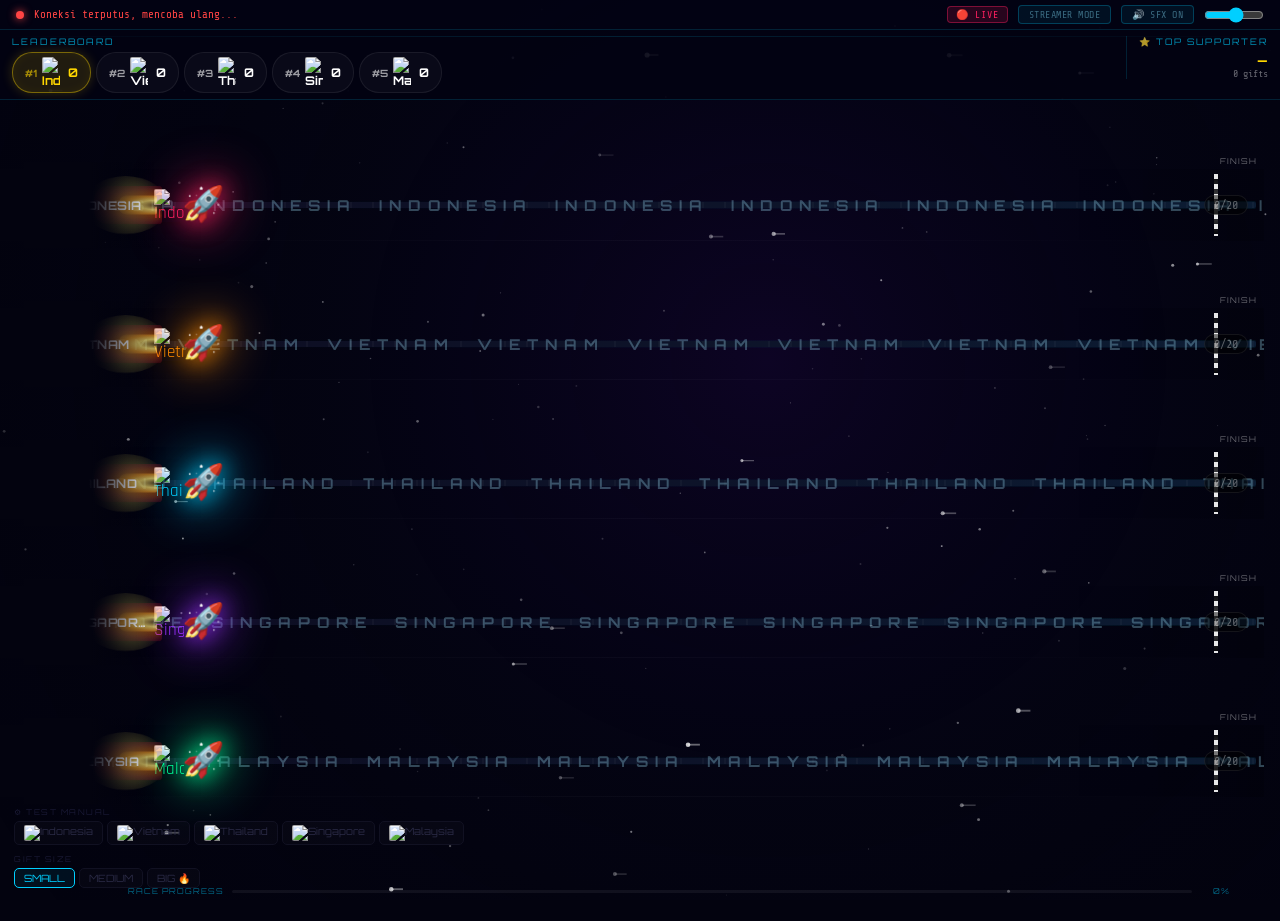
==== commit cff54a7b: "Halo" ====
--- a/index.html
+++ b/index.html
@@ -110,8 +110,9 @@
   </div><!-- end shake-root -->
 
   <script src="sound.js"></script>
-  <script src="script.js"></script>
-  <script src="motion.js"></script>
-  <script src="racing.js"></script>
+<script src="script.js"></script>
+<script src="motion.js"></script>
+<script src="racing.js"></script>
+<script src="comment-engine.js"></script>  ← HARUS ADA DI PALING BAWAH
 </body>
 </html>
